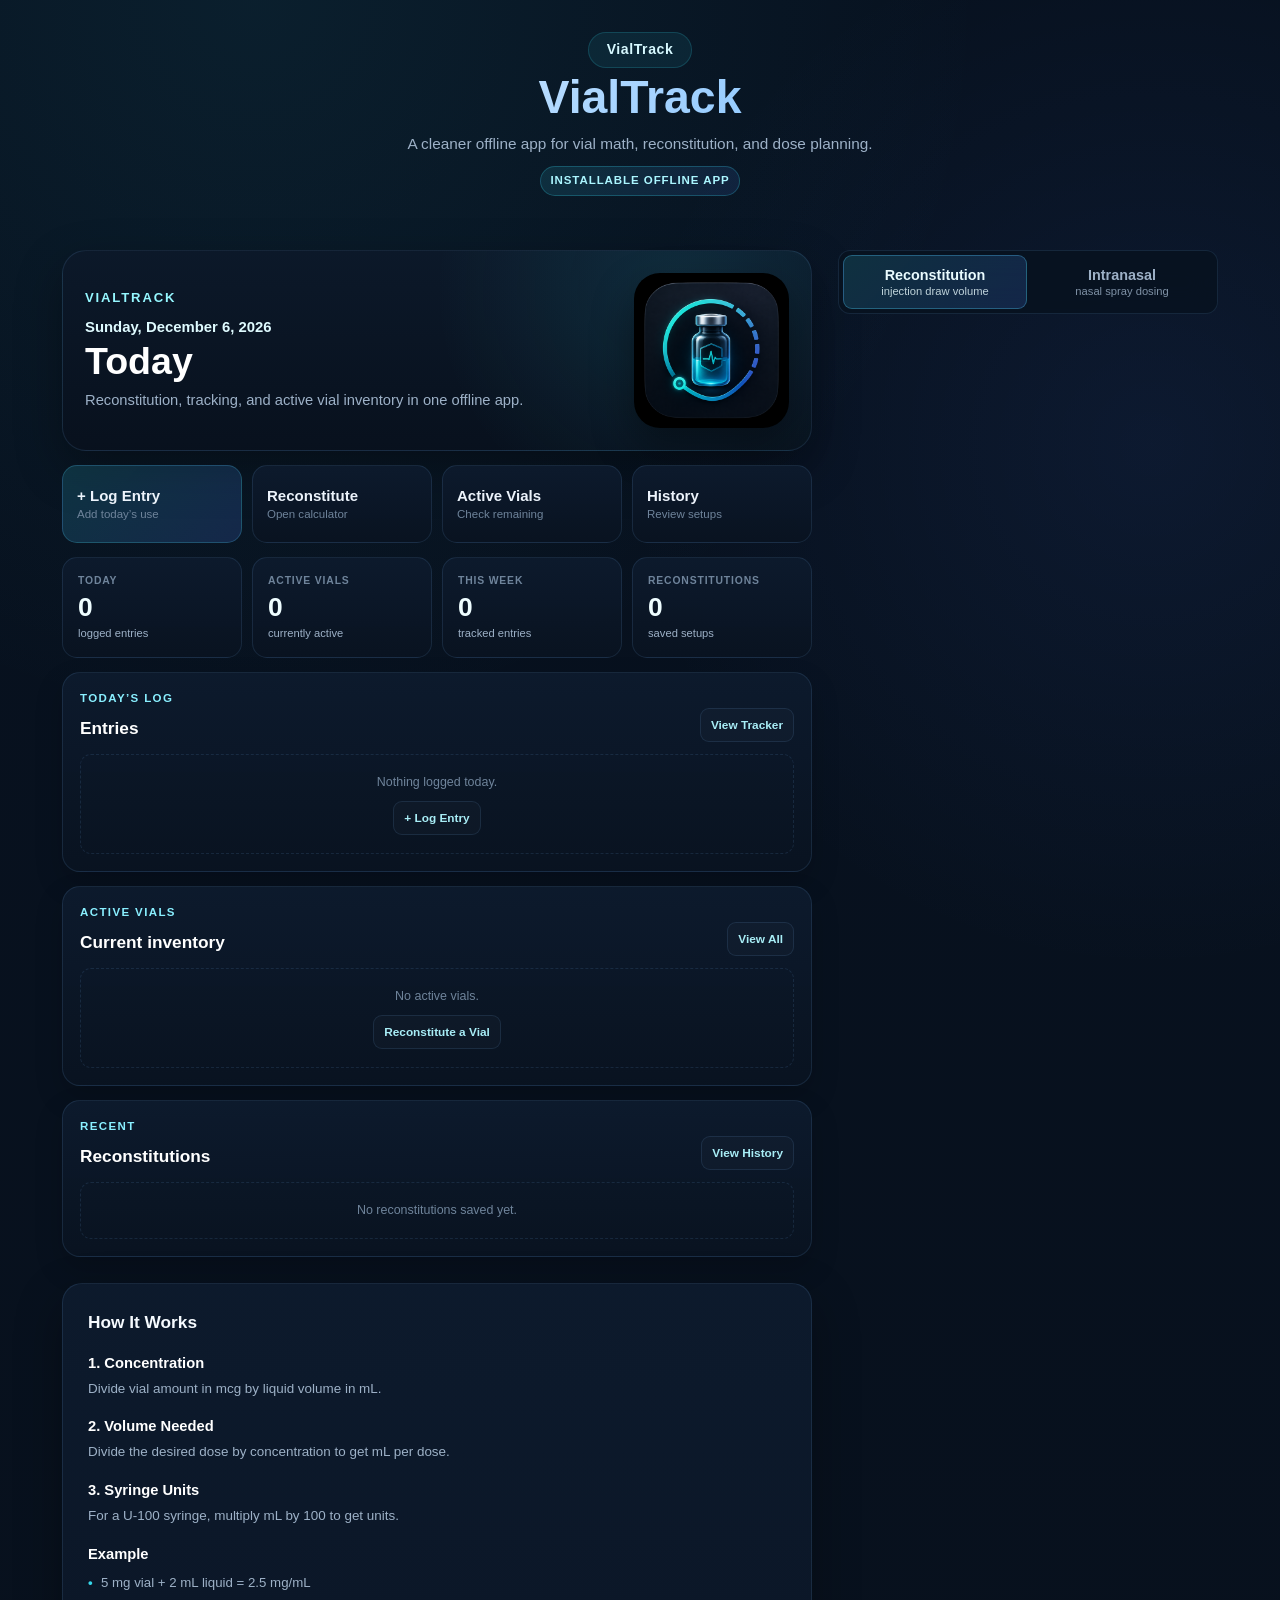
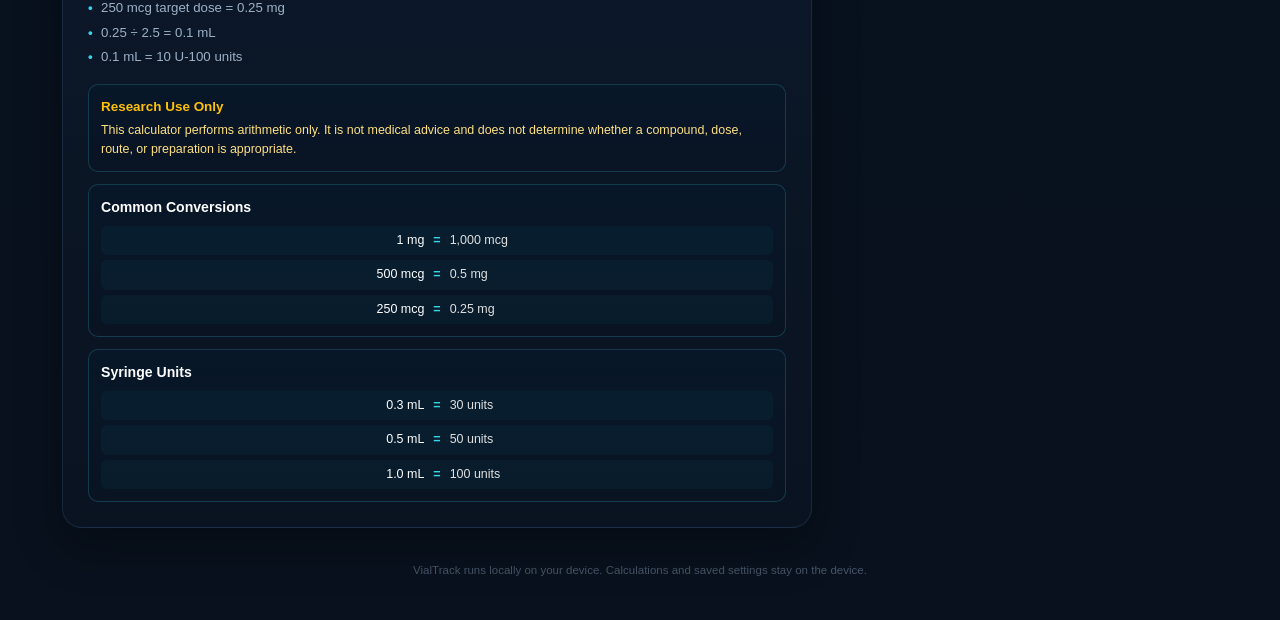
==== VialTrack.html @ d27c04f9 "Add files via upload" ====
<!DOCTYPE html>
<html lang="en">
<head>
<meta charset="UTF-8">
<meta name="viewport" content="width=device-width, initial-scale=1.0, viewport-fit=cover">

<meta name="theme-color" content="#0a0f1e">
<meta name="mobile-web-app-capable" content="yes">
<meta name="apple-mobile-web-app-capable" content="yes">
<meta name="apple-mobile-web-app-status-bar-style" content="black-translucent">
<meta name="apple-mobile-web-app-title" content="VialTrack">
<link rel="manifest" href="./manifest.json">
<link rel="apple-touch-icon" href="./icon-192.png">

<title>VialTrack</title>
<meta name="description" content="Offline peptide reconstitution and intranasal calculator.">
<style>
*{box-sizing:border-box;margin:0;padding:0}
:root{
  --bg:#0a0f1e;--panel:#0d1f35;--panel2:#0a1929;--border:rgba(255,255,255,.10);
  --cyan:#06b6d4;--text:#f1f5f9;--muted:#94a3b8;--muted2:#64748b;--orange:#ff6b35;
  --warn:#f59e0b;
}
body{
  font-family:-apple-system,BlinkMacSystemFont,"Segoe UI",Roboto,Arial,sans-serif;
  background:var(--bg);color:#fff;min-height:100vh;line-height:1.55;
}
.container{
  max-width:1200px;margin:0 auto;padding:22px;
  display:grid;grid-template-columns:minmax(0,1fr) 380px;gap:36px;align-items:start;
}
.header{grid-column:1/-1;text-align:center;margin:4px 0 2px}
.brand{font-size:1rem;font-weight:600;color:var(--orange);letter-spacing:.4px;margin-bottom:4px}
h1{
  font-size:2.35rem;line-height:1.1;margin-bottom:9px;
  background:linear-gradient(135deg,#e2e8f0,#94a3b8);
  -webkit-background-clip:text;background-clip:text;color:transparent;
}
.subtitle{font-size:.96rem;color:var(--muted)}
.offline-badge{
  display:inline-block;margin-top:10px;padding:5px 9px;border-radius:999px;
  border:1px solid rgba(6,182,212,.35);color:var(--cyan);font-size:.72rem;font-weight:700;
  letter-spacing:.08em;text-transform:uppercase;background:rgba(6,182,212,.07)
}
.tabbar,.subtabs{
  display:flex;background:var(--panel2);border:1px solid var(--border);border-radius:12px;
  padding:4px;gap:4px;margin-bottom:22px
}
.tab,.subtab{
  flex:1;border:0;border-radius:9px;background:transparent;color:#8e8e93;
  padding:11px 12px;font-weight:650;cursor:pointer;transition:.18s;font-size:.9rem;
}
.tab small{display:block;font-weight:400;font-size:.7rem;opacity:.8;margin-top:2px}
.tab.active,.subtab.active{
  background:rgba(6,182,212,.15);color:var(--cyan);border:1px solid rgba(6,182,212,.5);
  box-shadow:0 0 14px rgba(6,182,212,.16)
}
.tab:hover:not(.active),.subtab:hover:not(.active){background:rgba(6,182,212,.07);color:#fff}
.card{
  background:var(--panel);border:1px solid var(--border);border-radius:20px;padding:27px;
}
.sectionhead{display:flex;justify-content:space-between;align-items:center;margin-bottom:20px}
.sectiontitle{font-size:1.1rem;font-weight:750;letter-spacing:.06em}
.reset{
  border:1px solid #1e3a5f;background:transparent;color:#fff;border-radius:8px;
  padding:7px 12px;cursor:pointer;font-size:.82rem
}
.reset:hover{background:rgba(255,255,255,.06)}
.inputs{display:grid;grid-template-columns:repeat(auto-fit,minmax(175px,1fr));gap:12px;margin-bottom:18px}
.inputcard{
  background:var(--panel);border:1px solid var(--border);border-radius:12px;padding:14px 15px;
  transition:.18s
}
.inputcard:focus-within,.inputcard:hover{border-color:var(--cyan);background:#0d2340}
.label{
  display:block;font-size:.67rem;color:#8e8e93;font-weight:750;letter-spacing:.1em;
  text-transform:uppercase;margin-bottom:5px
}
.inrow{display:flex;gap:7px;align-items:baseline}
input[type=number]{
  width:100%;background:transparent;border:0;outline:0;color:var(--text);
  font-size:1.5rem;font-weight:650;min-width:0;font-variant-numeric:tabular-nums
}
input[type=number]::-webkit-inner-spin-button,input[type=number]::-webkit-outer-spin-button{-webkit-appearance:none;margin:0}
.unitlabel{font-size:.8rem;color:#8e8e93;font-weight:700;text-transform:uppercase;white-space:nowrap}
.hint{font-size:.67rem;color:#6e6e73;margin-top:5px}
.unitToggle{display:flex;gap:6px;margin-top:9px}
.unitBtn{
  flex:1;padding:6px 0;border:1px solid #1e3a5f;border-radius:8px;background:transparent;
  color:#64748b;font-size:.78rem;font-weight:750;letter-spacing:.07em;cursor:pointer
}
.unitBtn.active{
  background:rgba(6,182,212,.17);border-color:rgba(6,182,212,.55);color:var(--cyan)
}
.calc{
  width:100%;padding:14px;border-radius:14px;background:rgba(6,182,212,.12);
  border:1px solid rgba(6,182,212,.45);color:var(--cyan);font-size:1rem;font-weight:650;cursor:pointer
}
.calc:hover{background:rgba(6,182,212,.22);border-color:var(--cyan);color:#fff;box-shadow:0 0 22px rgba(6,182,212,.25)}
.syringe-select{margin:4px 0 17px}
.syringe-label{font-size:.67rem;font-weight:750;color:#8e8e93;letter-spacing:.1em;text-transform:uppercase;margin-bottom:9px}
.syringes{display:grid;grid-template-columns:repeat(3,1fr);gap:9px}
.syringe-choice{
  background:var(--panel2);border:1px solid #1e3a5f;border-radius:12px;padding:11px 8px 9px;
  color:#fff;cursor:pointer;text-align:center;transition:.18s
}
.syringe-choice.active{border-color:rgba(6,182,212,.62);background:rgba(6,182,212,.10);box-shadow:0 0 12px rgba(6,182,212,.12)}
.mini-syringe{height:30px;position:relative;margin-bottom:7px}
.mini-syringe:before{content:"";position:absolute;left:8%;right:8%;top:11px;height:8px;background:#d8dde6;border:1px solid #8e9aaa;border-radius:2px}
.mini-syringe:after{content:"";position:absolute;right:1%;top:14px;width:9%;height:2px;background:#7a8494}
.syringe-choice strong{display:block;font-size:.92rem}
.syringe-choice span{font-size:.68rem;color:var(--muted2);text-transform:uppercase;font-weight:650}
.results{
  display:none;background:var(--panel);border:1px solid var(--border);border-radius:18px;
  padding:27px 23px 23px;margin-top:21px
}
.drawbox{
  text-align:center;background:rgba(6,182,212,.07);border:1px solid rgba(6,182,212,.3);
  border-radius:14px;padding:20px;margin-bottom:17px;box-shadow:0 0 24px rgba(6,182,212,.06)
}
.drawlabel{font-size:.7rem;font-weight:750;letter-spacing:.17em;text-transform:uppercase;color:var(--cyan)}
.drawval{font-size:3.55rem;line-height:1.1;color:var(--cyan);font-weight:750;letter-spacing:-.03em;text-shadow:0 0 20px rgba(6,182,212,.33)}
.drawval small{font-size:1.25rem;opacity:.78}
.syringeWrap{margin:10px 0 18px}
.syringeCanvas{width:100%;height:125px;display:block}
.metrics{display:grid;grid-template-columns:repeat(3,1fr);gap:9px;margin:14px 0}
.metric{background:var(--panel2);border:1px solid var(--border);border-radius:13px;padding:15px 10px;text-align:center}
.metric .mlabel{font-size:.66rem;font-weight:750;color:#8e8e93;letter-spacing:.06em;text-transform:uppercase}
.metric .mval{font-size:1.72rem;line-height:1.1;font-weight:750;color:#fff;margin:5px 0 2px}
.metric .munit{font-size:.67rem;color:#6e6e73;font-weight:650}
.summary{text-align:center;color:#8e8e93;font-size:.84rem;margin:12px 0}
.recommend{text-align:center;padding:11px;border-radius:10px;background:rgba(6,182,212,.08);border:1px solid rgba(6,182,212,.25);color:var(--cyan);font-size:.84rem;font-weight:550}
.bigresult{
  display:none;text-align:center;margin-top:19px;padding:20px;border-radius:14px;
  background:rgba(6,182,212,.07);border:1px solid rgba(6,182,212,.25)
}
.bigresult .rlabel{font-size:.68rem;color:var(--cyan);font-weight:750;letter-spacing:.14em;text-transform:uppercase}
.bigresult .rval{font-size:3rem;color:var(--cyan);font-weight:750;line-height:1.1}
.bigresult .runit{font-size:1rem;color:var(--cyan);font-weight:650}
.bigresult .rsub{font-size:.83rem;color:#8e8e93;margin-top:6px}
.sidebar{
  background:var(--panel);border:1px solid var(--border);border-radius:20px;padding:25px;
  position:sticky;top:18px
}
.sidebar h2{font-size:1.08rem;margin-bottom:16px}
.step{margin-bottom:16px}
.step h3{font-size:.92rem;margin-bottom:4px}
.step p{font-size:.84rem;color:var(--muted)}
.example{margin-top:16px}
.example h3{font-size:.92rem;margin-bottom:8px}
.example li{list-style:none;color:var(--muted);font-size:.83rem;margin-bottom:4px;padding-left:13px;position:relative}
.example li:before{content:"•";position:absolute;left:0;color:var(--cyan);font-weight:bold}
.warning{background:rgba(245,158,11,.07);border:1px solid rgba(245,158,11,.2);border-radius:10px;padding:12px;margin-top:16px}
.warning strong{display:block;color:#ffc107;font-size:.84rem;margin-bottom:3px}
.warning p{color:#ffe082;font-size:.78rem}
.reference{margin-top:12px;background:rgba(6,182,212,.04);border:1px solid #1e3a5f;border-radius:10px;padding:12px}
.reference h4{font-size:.88rem;margin-bottom:7px}
.refrow{display:grid;grid-template-columns:1fr auto 1fr;gap:9px;padding:5px 8px;background:rgba(6,182,212,.05);border-radius:6px;font-size:.78rem;margin-top:5px}
.refrow span:first-child{text-align:right;color:#fff}.refrow span:nth-child(2){color:var(--cyan);font-weight:700}.refrow span:last-child{color:#e0e0e0}
.specs{background:var(--panel);border:1px solid var(--border);border-radius:16px;padding:18px 20px;margin-bottom:14px}
.specs h3{font-size:.96rem;margin-bottom:8px}.specs p{font-size:.8rem;color:var(--muted);margin-bottom:12px}
.specgrid{display:grid;grid-template-columns:repeat(4,1fr);gap:7px}
.spec{background:rgba(6,182,212,.06);border-radius:9px;padding:9px 6px;text-align:center}
.spec small{display:block;font-size:.59rem;text-transform:uppercase;color:var(--muted2);font-weight:700;letter-spacing:.06em}
.spec strong{font-size:.78rem;color:var(--text)}
.verify,.tips,.detail{border-radius:14px;padding:17px 19px;margin-top:14px}
.verify{background:rgba(245,158,11,.05);border:1px solid rgba(245,158,11,.18)}
.tips{background:var(--panel);border:1px solid #1e3a5f}.detail{background:var(--panel2);border:1px solid #1e3a5f}
.verify h3,.tips h3,.detail h3{font-size:.9rem;margin-bottom:8px}
.verify ol{padding-left:20px}.verify li,.tips li,.detail p,.detail li{font-size:.78rem;color:var(--muted);margin-bottom:5px}
.tips ul,.detail ul{padding-left:18px}
.hidden{display:none!important}
.footer{grid-column:1/-1;text-align:center;color:#475569;font-size:.72rem;padding:8px 0 18px}
.fade{animation:fade .25s ease}@keyframes fade{from{opacity:.55;transform:translateY(4px)}to{opacity:1;transform:none}}
@media(max-width:900px){
  .container{grid-template-columns:1fr;gap:18px;padding:15px}
  .sidebar{position:static}
  h1{font-size:1.95rem}
}
@media(max-width:560px){
  .card{padding:18px}.metrics{grid-template-columns:1fr 1fr}.specgrid{grid-template-columns:1fr 1fr}
  .drawval{font-size:2.8rem}.syringeCanvas{height:110px}.tab{font-size:.82rem;padding:9px 6px}
}

.installArea{
  grid-column:1/-1;
  display:flex;
  align-items:center;
  justify-content:center;
  gap:10px;
  margin:-2px 0 2px;
  flex-wrap:wrap;
}
.installButton{
  appearance:none;
  border:1px solid rgba(6,182,212,.55);
  background:rgba(6,182,212,.12);
  color:var(--cyan);
  border-radius:10px;
  padding:9px 14px;
  font-weight:750;
  font-size:.84rem;
  cursor:pointer;
}
.installButton:active{transform:scale(.98)}
.iosInstallHelp{
  width:100%;
  max-width:520px;
  text-align:center;
  color:var(--muted);
  font-size:.8rem;
  padding:8px 12px;
  border-radius:10px;
  background:rgba(255,255,255,.035);
  border:1px solid var(--border);
}
@media(display-mode:standalone){
  .installArea{display:none}
  body{padding-top:env(safe-area-inset-top);padding-bottom:env(safe-area-inset-bottom)}
}
@media(max-width:560px){
  body{overscroll-behavior-y:none}
  .container{
    padding:max(12px,env(safe-area-inset-top)) 12px max(18px,env(safe-area-inset-bottom));
    gap:12px;
  }
  .header{margin-top:0}
  .brand{font-size:.8rem}
  h1{font-size:1.72rem;margin-bottom:5px}
  .subtitle{font-size:.82rem;padding:0 8px}
  .offline-badge{margin-top:7px}
  .tabbar{position:sticky;top:0;z-index:20;margin:0 0 12px;background:#0a1929eF;backdrop-filter:blur(12px)}
  .tab{min-height:52px}
  .card{padding:14px;border-radius:16px}
  .sectionhead{margin-bottom:12px}
  .sectiontitle{font-size:.95rem}
  .inputs{grid-template-columns:1fr;gap:9px;margin-bottom:12px}
  .inputcard{padding:12px 13px}
  input[type=number]{font-size:1.72rem;min-height:38px}
  .unitToggle{margin-top:7px}
  .unitBtn{min-height:36px;font-size:.82rem}
  .syringe-select{margin-bottom:12px}
  .syringes{gap:6px}
  .syringe-choice{padding:9px 4px 8px;min-height:76px}
  .syringe-choice strong{font-size:.82rem}
  .syringe-choice span{font-size:.6rem}
  .mini-syringe{height:23px}
  .calc{
    position:sticky;
    bottom:max(8px,env(safe-area-inset-bottom));
    z-index:15;
    min-height:52px;
    font-size:1.02rem;
    box-shadow:0 12px 35px rgba(0,0,0,.34);
  }
  .results{padding:17px 12px 14px;margin-top:13px;border-radius:15px}
  .drawbox{padding:15px 8px;margin-bottom:10px}
  .drawval{font-size:3.2rem}
  .syringeWrap{margin:4px 0 10px;overflow:hidden}
  .syringeCanvas{height:96px;min-width:560px;transform:scale(.68);transform-origin:left center;width:147%}
  .metrics{grid-template-columns:1fr 1fr;gap:7px}
  .metric{padding:12px 6px}
  .metric .mval{font-size:1.45rem}
  .sidebar{padding:17px;border-radius:16px}
  .sidebar h2{font-size:1rem}
  .step{margin-bottom:12px}
  .step p,.example li{font-size:.79rem}
  .specgrid{grid-template-columns:1fr 1fr}
  .bigresult .rval{font-size:2.55rem}
}


:root{
  --bg:#07111f;
  --bg2:#0b1628;
  --panel:#0d1b2d;
  --panel2:#0c1728;
  --panel3:#101e31;
  --line:rgba(120,185,255,.12);
  --line2:rgba(73,226,255,.18);
  --text:#ecf3fb;
  --muted:#9db1c7;
  --muted2:#6f849b;
  --aqua:#35d7ea;
  --blue:#4f7fff;
  --blue2:#6a77ff;
  --cyan:#35d7ea;
  --teal:#21cfc3;
  --warn:#f7b548;
  --shadow:0 18px 48px rgba(0,0,0,.32);
}
body{
  background:
    radial-gradient(circle at 20% 0%, rgba(53,215,234,.07), transparent 30%),
    radial-gradient(circle at 90% 20%, rgba(79,127,255,.08), transparent 25%),
    linear-gradient(180deg,#07111f 0%, #08111d 100%);
}
.container{
  max-width:1200px;
  gap:26px;
}
.header{
  position:relative;
  padding-top:6px;
}
.brand{
  display:inline-flex;
  align-items:center;
  justify-content:center;
  min-width:104px;
  padding:6px 12px;
  border-radius:999px;
  background:rgba(53,215,234,.08);
  border:1px solid rgba(53,215,234,.18);
  color:#d7f9ff;
  font-size:.88rem;
  letter-spacing:.04em;
}
h1{
  background:linear-gradient(135deg,#f8fbff,#8ec8ff 65%, #7ce9ff);
  -webkit-background-clip:text;
  background-clip:text;
  color:transparent;
  font-size:2.9rem;
}
.subtitle{
  max-width:760px;
  margin:0 auto;
  color:var(--muted);
}
.offline-badge{
  background:linear-gradient(135deg, rgba(53,215,234,.12), rgba(79,127,255,.12));
  color:#abf6ff;
  border-color:rgba(53,215,234,.25);
}
.card,.sidebar,.specs,.verify,.tips,.detail,.results,.roadmapCard,.dashCard{
  background:linear-gradient(180deg, rgba(13,27,45,.96), rgba(10,19,33,.98));
  border:1px solid var(--line);
  box-shadow:var(--shadow);
}
.tabbar,.subtabs{
  background:rgba(8,18,31,.84);
  border:1px solid var(--line);
  backdrop-filter:blur(14px);
}
.tab,.subtab{
  color:var(--muted);
}
.tab.active,.subtab.active{
  background:linear-gradient(135deg, rgba(53,215,234,.16), rgba(79,127,255,.18));
  border-color:rgba(83,208,255,.32);
  color:#eafcff;
  box-shadow:none;
}
.tab:hover:not(.active),.subtab:hover:not(.active){background:rgba(255,255,255,.04)}
.inputcard,.metric,.spec{
  background:linear-gradient(180deg, rgba(10,23,40,.95), rgba(9,18,30,.95));
  border:1px solid var(--line);
}
.inputcard:focus-within,.inputcard:hover{
  border-color:rgba(53,215,234,.38);
  background:linear-gradient(180deg, rgba(12,30,50,.96), rgba(9,20,34,.98));
}
.calc,.heroBtn.primary{
  background:linear-gradient(135deg, rgba(53,215,234,.22), rgba(79,127,255,.22));
  border:1px solid rgba(82,196,255,.34);
  color:#e9fbff;
}
.calc:hover,.heroBtn.primary:hover{
  background:linear-gradient(135deg, rgba(53,215,234,.30), rgba(79,127,255,.30));
  box-shadow:0 0 0 1px rgba(83,223,255,.16), 0 16px 36px rgba(4,12,24,.38);
}
.drawbox,.bigresult,.recommend,.warning,.reference{
  background:linear-gradient(180deg, rgba(8,24,41,.92), rgba(10,20,35,.92));
  border-color:var(--line2);
}
.drawval,.bigresult .rval,.drawlabel,.bigresult .rlabel,.recommend{
  color:#93f4ff;
}
.homeHero{
  display:grid;
  grid-template-columns:1.4fr .9fr;
  gap:18px;
  align-items:center;
  background:linear-gradient(180deg, rgba(10,20,35,.86), rgba(8,17,30,.95));
  border:1px solid var(--line);
  border-radius:24px;
  padding:24px;
  box-shadow:var(--shadow);
}
.heroEyebrow{
  color:#95f7ff;
  font-size:.82rem;
  text-transform:uppercase;
  letter-spacing:.14em;
  font-weight:800;
  margin-bottom:8px;
}
.homeHero h2{
  font-size:2rem;
  line-height:1.08;
  margin:0 0 10px;
}
.homeHero p{
  color:var(--muted);
  font-size:.98rem;
  max-width:620px;
}
.heroActions{
  display:flex;
  gap:10px;
  flex-wrap:wrap;
  margin-top:16px;
}
.heroBtn{
  appearance:none;
  padding:12px 16px;
  border-radius:12px;
  background:rgba(255,255,255,.03);
  border:1px solid var(--line);
  color:var(--text);
  font-weight:700;
  cursor:pointer;
}
.heroBtn:hover{
  background:rgba(255,255,255,.06);
}
.heroIconWrap{
  display:flex;
  justify-content:center;
}
.heroIcon{
  width:min(320px, 72%);
  aspect-ratio:1/1;
  border-radius:28px;
  box-shadow:0 20px 60px rgba(0,0,0,.45);
}
.dashboardGrid{
  display:grid;
  grid-template-columns:repeat(3, minmax(0,1fr));
  gap:14px;
  margin-top:16px;
}
.dashCard{
  border-radius:18px;
  padding:18px 18px 16px;
}
.dashLabel{
  color:#89efff;
  font-size:.72rem;
  font-weight:800;
  letter-spacing:.12em;
  text-transform:uppercase;
  margin-bottom:7px;
}
.dashValue{
  font-size:1.08rem;
  font-weight:760;
  margin-bottom:6px;
}
.dashNote{
  color:var(--muted);
  font-size:.86rem;
}
.roadmapCard{
  margin-top:16px;
  border-radius:20px;
  padding:20px;
}
.roadmapHeader{
  display:flex;
  align-items:center;
  justify-content:space-between;
  gap:12px;
}
.roadmapHeader h3{
  margin:4px 0 0;
  font-size:1.25rem;
}
.roadmapPill{
  padding:8px 12px;
  border-radius:999px;
  background:linear-gradient(135deg, rgba(53,215,234,.13), rgba(79,127,255,.13));
  border:1px solid rgba(83,214,255,.22);
  color:#c7f8ff;
  font-weight:800;
}
.roadmapList{
  margin:16px 0 0;
  padding-left:18px;
  color:var(--muted);
}
.roadmapList li{margin-bottom:8px}
.appView.hidden{display:none!important}
.bottomNav{
  display:none;
}
.sectiontitle,.sidebar h2,.specs h3,.verify h3,.tips h3,.detail h3{
  color:#f6fbff;
}
@media(max-width:900px){
  .homeHero{
    grid-template-columns:1fr;
    text-align:left;
  }
  .heroIcon{width:min(300px,64vw)}
  .dashboardGrid{
    grid-template-columns:1fr;
  }
}
@media(max-width:560px){
  h1{font-size:2.15rem}
  .homeHero{
    padding:18px 16px;
    border-radius:18px;
  }
  .homeHero h2{font-size:1.45rem}
  .heroActions{
    flex-direction:column;
  }
  .heroBtn{
    min-height:48px;
  }
  .dashboardGrid{
    gap:10px;
  }
  .bottomNav{
    display:grid;
    grid-template-columns:repeat(3,1fr);
    gap:8px;
    position:fixed;
    left:12px;
    right:12px;
    bottom:max(10px, env(safe-area-inset-bottom));
    padding:10px;
    border-radius:18px;
    background:rgba(7,17,31,.88);
    border:1px solid var(--line);
    backdrop-filter:blur(16px);
    box-shadow:0 12px 36px rgba(0,0,0,.38);
    z-index:40;
  }
  .navBtn{
    min-height:44px;
    border-radius:12px;
    border:1px solid transparent;
    background:transparent;
    color:var(--muted);
    font-weight:700;
  }
  .navBtn.active{
    background:linear-gradient(135deg, rgba(53,215,234,.16), rgba(79,127,255,.16));
    border-color:rgba(83,214,255,.22);
    color:#eefcff;
  }
  .footer{
    padding-bottom:92px;
  }
}


.saveReconstitution{
  margin-top:18px;
  padding-top:18px;
  border-top:1px solid var(--line);
}
.saveHeader{
  display:flex;
  align-items:center;
  justify-content:space-between;
  gap:12px;
  margin-bottom:12px;
}
.saveHeader h3{
  font-size:1.04rem;
  margin:2px 0 0;
}
.saveGrid{
  display:grid;
  grid-template-columns:1fr 1fr;
  gap:10px;
  margin-bottom:10px;
}
.textInput{
  width:100%;
  border:0;
  outline:0;
  background:transparent;
  color:var(--text);
  font-size:1rem;
  font-weight:600;
  min-height:34px;
}
.textInput::placeholder{color:#5e738a}
.saveBtn{
  width:100%;
  min-height:48px;
  border-radius:12px;
  border:1px solid rgba(83,214,255,.30);
  background:linear-gradient(135deg, rgba(53,215,234,.20), rgba(79,127,255,.22));
  color:#effcff;
  font-weight:800;
  cursor:pointer;
}
.saveBtn:hover{
  background:linear-gradient(135deg, rgba(53,215,234,.28), rgba(79,127,255,.30));
}
.saveConfirmation{
  margin-top:9px;
  padding:10px 12px;
  border-radius:10px;
  background:rgba(33,207,195,.08);
  border:1px solid rgba(33,207,195,.18);
  color:#aef9ef;
  font-size:.82rem;
  text-align:center;
}
.historyHeader{
  display:flex;
  align-items:flex-end;
  justify-content:space-between;
  gap:18px;
  background:linear-gradient(180deg, rgba(10,20,35,.86), rgba(8,17,30,.95));
  border:1px solid var(--line);
  border-radius:22px;
  padding:22px;
  box-shadow:var(--shadow);
}
.historyHeader h2{
  font-size:1.8rem;
  margin:2px 0 6px;
}
.historyHeader p{
  color:var(--muted);
  max-width:680px;
  font-size:.9rem;
}
.historyActions{
  display:flex;
  gap:8px;
  flex-wrap:wrap;
}
.importLabel{
  display:inline-flex;
  align-items:center;
  justify-content:center;
  cursor:pointer;
}
.importLabel input{display:none}
.historyToolbar{
  display:grid;
  grid-template-columns:1fr 180px;
  gap:10px;
  margin:14px 0;
}
.historySearch,.historySelect{
  min-height:46px;
  border-radius:12px;
  border:1px solid var(--line);
  background:rgba(8,18,31,.86);
  color:var(--text);
  padding:0 14px;
  outline:none;
}
.historySearch:focus,.historySelect:focus{
  border-color:rgba(53,215,234,.32);
}
.historyList{
  display:grid;
  gap:11px;
}
.historyCard{
  background:linear-gradient(180deg, rgba(13,27,45,.96), rgba(10,19,33,.98));
  border:1px solid var(--line);
  border-radius:17px;
  padding:16px;
  box-shadow:0 12px 28px rgba(0,0,0,.20);
}
.historyCardTop{
  display:flex;
  align-items:flex-start;
  justify-content:space-between;
  gap:12px;
}
.historyName{
  font-size:1.08rem;
  font-weight:800;
  color:#f2fbff;
  margin-bottom:3px;
}
.historyDate{
  font-size:.75rem;
  color:var(--muted2);
}
.historyDose{
  font-size:1.25rem;
  font-weight:850;
  color:#95f7ff;
  white-space:nowrap;
}
.historyMeta{
  display:grid;
  grid-template-columns:repeat(4,minmax(0,1fr));
  gap:8px;
  margin-top:12px;
}
.historyStat{
  background:rgba(255,255,255,.025);
  border:1px solid rgba(255,255,255,.045);
  border-radius:10px;
  padding:10px;
}
.historyStat span{
  display:block;
  color:var(--muted2);
  font-size:.62rem;
  font-weight:800;
  letter-spacing:.07em;
  text-transform:uppercase;
  margin-bottom:3px;
}
.historyStat strong{
  font-size:.88rem;
  color:var(--text);
}
.historyNotes{
  margin-top:10px;
  color:var(--muted);
  font-size:.82rem;
  padding:9px 10px;
  border-radius:9px;
  background:rgba(255,255,255,.02);
}
.historyCardActions{
  display:flex;
  gap:8px;
  margin-top:12px;
}
.historyActionBtn{
  flex:1;
  min-height:40px;
  border-radius:10px;
  border:1px solid var(--line);
  background:rgba(255,255,255,.025);
  color:var(--text);
  font-weight:750;
  cursor:pointer;
}
.historyActionBtn.primary{
  background:linear-gradient(135deg, rgba(53,215,234,.13), rgba(79,127,255,.16));
  border-color:rgba(83,214,255,.22);
}
.historyActionBtn.danger{
  color:#ffb6b6;
}
.emptyState{
  text-align:center;
  padding:42px 18px;
  border:1px dashed rgba(120,185,255,.16);
  border-radius:18px;
  background:rgba(255,255,255,.015);
}
.emptyIcon{
  width:56px;
  height:56px;
  margin:0 auto 12px;
  border-radius:16px;
  display:grid;
  place-items:center;
  background:linear-gradient(135deg, rgba(53,215,234,.16), rgba(79,127,255,.18));
  border:1px solid rgba(83,214,255,.22);
  color:#c9f9ff;
  font-weight:900;
}
.emptyState h3{margin-bottom:5px}
.emptyState p{
  color:var(--muted);
  font-size:.86rem;
  margin-bottom:14px;
}
.historyShortcut{cursor:pointer}
.historyShortcut:hover{border-color:rgba(53,215,234,.22)}
@media(max-width:760px){
  .historyHeader{
    align-items:flex-start;
    flex-direction:column;
  }
  .historyActions{width:100%}
  .historyActions .heroBtn{flex:1}
  .historyToolbar{
    grid-template-columns:1fr;
  }
  .historyMeta{
    grid-template-columns:1fr 1fr;
  }
}
@media(max-width:560px){
  .saveGrid{grid-template-columns:1fr}
  .historyHeader{padding:17px 15px;border-radius:17px}
  .historyHeader h2{font-size:1.45rem}
  .historyCard{padding:14px}
  .historyMeta{grid-template-columns:1fr 1fr}
  .historyCardActions{flex-direction:column}
  .bottomNav{grid-template-columns:repeat(4,1fr)}
  .navBtn{font-size:.74rem;padding:0 4px}
}


.trackerHeader{
  display:flex;
  align-items:flex-end;
  justify-content:space-between;
  gap:18px;
  background:linear-gradient(180deg, rgba(10,20,35,.86), rgba(8,17,30,.95));
  border:1px solid var(--line);
  border-radius:22px;
  padding:22px;
  box-shadow:var(--shadow);
}
.trackerHeader h2{
  font-size:1.8rem;
  margin:2px 0 6px;
}
.trackerHeader p{
  color:var(--muted);
  max-width:680px;
  font-size:.9rem;
}
.trackerComposer{
  margin-top:14px;
  padding:18px;
  border-radius:18px;
  background:linear-gradient(180deg, rgba(13,27,45,.98), rgba(9,19,33,.98));
  border:1px solid rgba(83,214,255,.18);
  box-shadow:var(--shadow);
}
.composerHeader{
  display:flex;
  align-items:center;
  justify-content:space-between;
  gap:12px;
  margin-bottom:14px;
}
.composerHeader h3{
  margin:2px 0 0;
  font-size:1.15rem;
}
.iconTextBtn{
  min-height:38px;
  padding:0 12px;
  border-radius:10px;
  border:1px solid var(--line);
  background:rgba(255,255,255,.025);
  color:var(--muted);
  cursor:pointer;
}
.trackerFormGrid{
  display:grid;
  grid-template-columns:1.35fr .8fr .8fr .8fr;
  gap:10px;
}
.trackerNotesCard{
  grid-column:1/-1;
}
.dateTimeInput{
  min-height:38px;
  font-size:1rem!important;
}
.trackerComposerActions{
  display:flex;
  justify-content:flex-end;
  gap:8px;
  margin-top:12px;
}
.trackerControls{
  display:flex;
  align-items:center;
  justify-content:space-between;
  gap:12px;
  margin:14px 0;
}
.viewToggle{
  display:flex;
  gap:5px;
  padding:4px;
  background:rgba(8,18,31,.84);
  border:1px solid var(--line);
  border-radius:12px;
}
.viewToggleBtn{
  min-height:38px;
  padding:0 14px;
  border-radius:9px;
  border:1px solid transparent;
  background:transparent;
  color:var(--muted);
  font-weight:750;
  cursor:pointer;
}
.viewToggleBtn.active{
  background:linear-gradient(135deg, rgba(53,215,234,.14), rgba(79,127,255,.17));
  border-color:rgba(83,214,255,.18);
  color:#effcff;
}
.dateControls{
  display:flex;
  align-items:center;
  gap:6px;
}
.dateNavBtn,.todayBtn{
  min-height:40px;
  padding:0 12px;
  border-radius:10px;
  border:1px solid var(--line);
  background:rgba(8,18,31,.84);
  color:var(--text);
  cursor:pointer;
}
.dateNavBtn{
  width:40px;
  font-size:1.2rem;
}
.trackerDatePicker{
  min-height:40px;
  border-radius:10px;
  border:1px solid var(--line);
  background:rgba(8,18,31,.84);
  color:var(--text);
  padding:0 10px;
}
.trackerSummary{
  display:grid;
  grid-template-columns:repeat(3,minmax(0,1fr));
  gap:10px;
  margin-bottom:12px;
}
.trackerSummaryCard{
  background:linear-gradient(180deg, rgba(13,27,45,.96), rgba(10,19,33,.98));
  border:1px solid var(--line);
  border-radius:14px;
  padding:14px;
}
.trackerSummaryCard span{
  display:block;
  color:var(--muted2);
  text-transform:uppercase;
  font-size:.64rem;
  font-weight:800;
  letter-spacing:.08em;
  margin-bottom:4px;
}
.trackerSummaryCard strong{
  font-size:1.12rem;
  color:#effcff;
}
.dayLog{
  display:grid;
  gap:10px;
}
.dayHeader{
  display:flex;
  justify-content:space-between;
  align-items:center;
  gap:12px;
  margin:4px 0 8px;
}
.dayHeader h3{
  font-size:1.12rem;
}
.dayHeader span{
  color:var(--muted);
  font-size:.8rem;
}
.logCard{
  background:linear-gradient(180deg, rgba(13,27,45,.96), rgba(10,19,33,.98));
  border:1px solid var(--line);
  border-radius:15px;
  padding:14px;
}
.logCardTop{
  display:flex;
  justify-content:space-between;
  gap:12px;
  align-items:flex-start;
}
.logPeptide{
  font-size:1.02rem;
  font-weight:800;
  color:#f4fbff;
}
.logTime{
  margin-top:2px;
  color:var(--muted2);
  font-size:.74rem;
}
.logAmount{
  color:#94f7ff;
  font-weight:850;
  font-size:1.08rem;
  white-space:nowrap;
}
.logNotes{
  margin-top:9px;
  padding:8px 9px;
  border-radius:8px;
  background:rgba(255,255,255,.02);
  color:var(--muted);
  font-size:.8rem;
}
.logActions{
  display:flex;
  gap:7px;
  margin-top:10px;
}
.logActionBtn{
  min-height:35px;
  padding:0 12px;
  border-radius:9px;
  border:1px solid var(--line);
  background:rgba(255,255,255,.02);
  color:var(--text);
  font-size:.78rem;
  font-weight:750;
  cursor:pointer;
}
.logActionBtn.danger{
  color:#ffb9b9;
}
.weekGrid{
  display:grid;
  grid-template-columns:repeat(7,minmax(0,1fr));
  gap:8px;
}
.weekDay{
  min-width:0;
  background:linear-gradient(180deg, rgba(13,27,45,.94), rgba(10,19,33,.98));
  border:1px solid var(--line);
  border-radius:13px;
  padding:10px;
}
.weekDay.today{
  border-color:rgba(53,215,234,.35);
  box-shadow:inset 0 0 0 1px rgba(53,215,234,.06);
}
.weekDayHeader{
  margin-bottom:8px;
}
.weekDow{
  color:#91f2ff;
  font-size:.65rem;
  font-weight:850;
  letter-spacing:.08em;
  text-transform:uppercase;
}
.weekDate{
  color:var(--text);
  font-size:1.08rem;
  font-weight:800;
}
.weekEntry{
  padding:8px;
  border-radius:9px;
  background:rgba(255,255,255,.025);
  border:1px solid rgba(255,255,255,.035);
  margin-top:6px;
  cursor:pointer;
}
.weekEntryName{
  white-space:nowrap;
  overflow:hidden;
  text-overflow:ellipsis;
  font-size:.72rem;
  font-weight:750;
}
.weekEntryAmount{
  color:#a3f5ff;
  font-size:.68rem;
  margin-top:2px;
}
.weekEmpty{
  color:#52677e;
  font-size:.7rem;
  padding:7px 0;
}
.allLogGroup{
  margin-bottom:18px;
}
.trackerEmpty{
  text-align:center;
  padding:36px 18px;
  border:1px dashed rgba(120,185,255,.16);
  border-radius:18px;
  background:rgba(255,255,255,.015);
}
.trackerEmpty h3{margin-bottom:5px}
.trackerEmpty p{color:var(--muted);font-size:.84rem;margin-bottom:12px}
.trackerShortcut{cursor:pointer}
.trackerShortcut:hover{border-color:rgba(53,215,234,.22)}
@media(max-width:900px){
  .trackerFormGrid{grid-template-columns:1fr 1fr}
  .trackerNotesCard{grid-column:1/-1}
  .weekGrid{
    grid-template-columns:1fr;
  }
  .weekDay{
    display:grid;
    grid-template-columns:72px 1fr;
    gap:8px;
  }
  .weekDayHeader{margin:0}
}
@media(max-width:640px){
  .trackerHeader{
    flex-direction:column;
    align-items:flex-start;
    padding:17px 15px;
    border-radius:17px;
  }
  .trackerHeader .heroBtn{
    width:100%;
  }
  .trackerHeader h2{font-size:1.45rem}
  .trackerComposer{padding:14px}
  .trackerFormGrid{grid-template-columns:1fr}
  .trackerNotesCard{grid-column:auto}
  .trackerControls{
    flex-direction:column;
    align-items:stretch;
  }
  .viewToggle{width:100%}
  .viewToggleBtn{flex:1}
  .dateControls{
    width:100%;
  }
  .trackerDatePicker{flex:1;min-width:0}
  .trackerSummary{grid-template-columns:1fr}
  .bottomNav{grid-template-columns:repeat(5,1fr)}
  .navBtn{font-size:.67rem;padding:0 2px}
}


.saveButtonGrid{
  display:grid;
  grid-template-columns:1fr 1fr;
  gap:9px;
}
.secondarySave{
  background:rgba(255,255,255,.025);
  border-color:var(--line);
  color:var(--text);
}
.secondarySave:hover{
  background:rgba(255,255,255,.055);
}
.inventoryHeader{
  display:flex;
  align-items:flex-end;
  justify-content:space-between;
  gap:18px;
  background:linear-gradient(180deg, rgba(10,20,35,.86), rgba(8,17,30,.95));
  border:1px solid var(--line);
  border-radius:22px;
  padding:22px;
  box-shadow:var(--shadow);
}
.inventoryHeader h2{
  font-size:1.8rem;
  margin:2px 0 6px;
}
.inventoryHeader p{
  color:var(--muted);
  max-width:760px;
  font-size:.9rem;
}
.inventoryControls{
  display:flex;
  align-items:center;
  justify-content:space-between;
  gap:12px;
  margin:14px 0;
}
.inventoryLegend{
  color:var(--muted2);
  font-size:.76rem;
}
.inventoryList{
  display:grid;
  grid-template-columns:repeat(2,minmax(0,1fr));
  gap:12px;
}
.vialCard{
  background:linear-gradient(180deg, rgba(13,27,45,.98), rgba(9,19,33,.98));
  border:1px solid var(--line);
  border-radius:18px;
  padding:17px;
  box-shadow:0 13px 30px rgba(0,0,0,.22);
}
.vialCard.archived{
  opacity:.68;
}
.vialCardTop{
  display:flex;
  align-items:flex-start;
  justify-content:space-between;
  gap:12px;
}
.vialName{
  font-size:1.08rem;
  font-weight:850;
  color:#f4fbff;
}
.vialSub{
  color:var(--muted2);
  font-size:.74rem;
  margin-top:3px;
}
.vialStatus{
  padding:6px 9px;
  border-radius:999px;
  font-size:.66rem;
  font-weight:850;
  letter-spacing:.06em;
  text-transform:uppercase;
  background:rgba(33,207,195,.09);
  border:1px solid rgba(33,207,195,.16);
  color:#aef9ef;
}
.vialStatus.archived{
  background:rgba(255,255,255,.035);
  border-color:var(--line);
  color:var(--muted);
}
.vialRemainingBlock{
  margin-top:15px;
  padding:14px;
  border-radius:13px;
  background:linear-gradient(135deg, rgba(53,215,234,.08), rgba(79,127,255,.08));
  border:1px solid rgba(83,214,255,.12);
}
.vialRemainingLabel{
  color:var(--muted2);
  font-size:.64rem;
  font-weight:850;
  letter-spacing:.09em;
  text-transform:uppercase;
}
.vialRemainingValue{
  margin-top:2px;
  font-size:1.75rem;
  font-weight:900;
  color:#a2f7ff;
}
.vialProgress{
  height:8px;
  margin-top:10px;
  overflow:hidden;
  border-radius:999px;
  background:rgba(255,255,255,.055);
}
.vialProgressFill{
  height:100%;
  border-radius:999px;
  background:linear-gradient(90deg,#2ed5d3,#4f7fff);
}
.vialProgressMeta{
  display:flex;
  justify-content:space-between;
  gap:8px;
  margin-top:6px;
  color:var(--muted2);
  font-size:.68rem;
}
.vialStats{
  display:grid;
  grid-template-columns:repeat(2,minmax(0,1fr));
  gap:8px;
  margin-top:10px;
}
.vialStat{
  padding:9px;
  border-radius:10px;
  background:rgba(255,255,255,.022);
  border:1px solid rgba(255,255,255,.035);
}
.vialStat span{
  display:block;
  color:var(--muted2);
  font-size:.6rem;
  text-transform:uppercase;
  letter-spacing:.07em;
  font-weight:800;
  margin-bottom:3px;
}
.vialStat strong{
  color:var(--text);
  font-size:.84rem;
}
.vialNotes{
  margin-top:9px;
  color:var(--muted);
  font-size:.78rem;
}
.vialActions{
  display:flex;
  gap:8px;
  margin-top:12px;
}
.vialActionBtn{
  flex:1;
  min-height:39px;
  border-radius:10px;
  border:1px solid var(--line);
  background:rgba(255,255,255,.025);
  color:var(--text);
  font-weight:750;
  cursor:pointer;
}
.vialActionBtn.primary{
  background:linear-gradient(135deg, rgba(53,215,234,.12), rgba(79,127,255,.15));
  border-color:rgba(83,214,255,.18);
}
.vialActionBtn.warn{
  color:#f5d89a;
}
.inventoryShortcut{cursor:pointer}
.inventoryShortcut:hover{border-color:rgba(53,215,234,.22)}
.trackerVialSelect{
  min-height:38px;
  font-size:.92rem;
}
.vialRemainingHint{
  color:var(--muted2);
  font-size:.68rem;
  margin-top:5px;
}
.linkedVialBadge{
  display:inline-flex;
  align-items:center;
  gap:5px;
  margin-top:7px;
  padding:5px 7px;
  border-radius:8px;
  background:rgba(53,215,234,.06);
  border:1px solid rgba(53,215,234,.11);
  color:#9eeef8;
  font-size:.68rem;
  font-weight:700;
}
.historyActionBtn.activate{
  color:#9ef7ee;
}
@media(max-width:900px){
  .inventoryList{grid-template-columns:1fr}
}
@media(max-width:640px){
  .saveButtonGrid{grid-template-columns:1fr}
  .inventoryHeader{
    flex-direction:column;
    align-items:flex-start;
    padding:17px 15px;
    border-radius:17px;
  }
  .inventoryHeader .heroBtn{width:100%}
  .inventoryHeader h2{font-size:1.45rem}
  .inventoryControls{
    align-items:flex-start;
    flex-direction:column;
  }
  .vialRemainingValue{font-size:1.55rem}
}


.todayHero{
  display:grid;
  grid-template-columns:1.35fr .55fr;
  align-items:center;
  gap:18px;
  padding:22px;
  border-radius:24px;
  background:
    radial-gradient(circle at 82% 20%, rgba(53,215,234,.11), transparent 38%),
    linear-gradient(180deg, rgba(12,25,42,.98), rgba(8,17,30,.98));
  border:1px solid var(--line);
  box-shadow:var(--shadow);
}
.todayHeroText h2{
  font-size:2.35rem;
  line-height:1;
  margin:4px 0 8px;
}
.todayHeroText p{
  color:var(--muted);
  max-width:580px;
  font-size:.92rem;
}
.todayDate{
  color:#dffbff;
  font-size:.93rem;
  font-weight:700;
  margin-top:3px;
}
.todayHeroIcon{
  display:flex;
  justify-content:flex-end;
  align-items:center;
}
.todayHeroIcon .heroIcon{
  width:min(155px,100%);
  border-radius:26px;
  box-shadow:0 18px 42px rgba(0,0,0,.38);
}
.quickActions{
  display:grid;
  grid-template-columns:repeat(4,minmax(0,1fr));
  gap:10px;
  margin-top:14px;
}
.quickAction{
  min-height:78px;
  padding:13px 14px;
  text-align:left;
  border-radius:15px;
  border:1px solid var(--line);
  background:linear-gradient(180deg, rgba(13,27,45,.96), rgba(9,19,33,.98));
  color:var(--text);
  cursor:pointer;
}
.quickAction.primary{
  background:linear-gradient(135deg, rgba(53,215,234,.16), rgba(79,127,255,.18));
  border-color:rgba(83,214,255,.22);
}
.quickAction:hover{
  border-color:rgba(83,214,255,.23);
  transform:translateY(-1px);
}
.quickActionTitle{
  display:block;
  font-size:.94rem;
  font-weight:820;
}
.quickActionSub{
  display:block;
  color:var(--muted2);
  font-size:.72rem;
  margin-top:4px;
}
.todayStats{
  display:grid;
  grid-template-columns:repeat(4,minmax(0,1fr));
  gap:10px;
  margin-top:14px;
}
.todayStatCard{
  padding:15px;
  border-radius:15px;
  background:linear-gradient(180deg, rgba(13,27,45,.96), rgba(9,19,33,.98));
  border:1px solid var(--line);
  cursor:pointer;
}
.todayStatCard span{
  display:block;
  color:var(--muted2);
  font-size:.65rem;
  font-weight:850;
  letter-spacing:.08em;
  text-transform:uppercase;
}
.todayStatCard strong{
  display:block;
  color:#eefdff;
  font-size:1.65rem;
  line-height:1.1;
  margin-top:4px;
}
.todayStatCard small{
  display:block;
  color:var(--muted);
  font-size:.7rem;
  margin-top:3px;
}
.homeSection{
  margin-top:14px;
  padding:17px;
  border-radius:18px;
  background:linear-gradient(180deg, rgba(13,27,45,.96), rgba(9,19,33,.98));
  border:1px solid var(--line);
  box-shadow:0 12px 28px rgba(0,0,0,.17);
}
.homeSectionHeader{
  display:flex;
  align-items:flex-end;
  justify-content:space-between;
  gap:12px;
  margin-bottom:12px;
}
.homeSectionHeader h3{
  font-size:1.08rem;
  margin:2px 0 0;
}
.homeTextBtn{
  min-height:34px;
  padding:0 10px;
  border-radius:9px;
  border:1px solid var(--line);
  background:rgba(255,255,255,.02);
  color:#a8edf6;
  font-size:.74rem;
  font-weight:750;
  cursor:pointer;
}
.homeList{
  display:grid;
  gap:8px;
}
.homeEntry{
  display:flex;
  justify-content:space-between;
  align-items:center;
  gap:10px;
  padding:11px 12px;
  border-radius:11px;
  background:rgba(255,255,255,.024);
  border:1px solid rgba(255,255,255,.035);
  cursor:pointer;
}
.homeEntry:hover{background:rgba(255,255,255,.04)}
.homeEntryMain{
  min-width:0;
}
.homeEntryTitle{
  font-weight:780;
  font-size:.88rem;
  white-space:nowrap;
  overflow:hidden;
  text-overflow:ellipsis;
}
.homeEntrySub{
  color:var(--muted2);
  font-size:.7rem;
  margin-top:2px;
}
.homeEntryValue{
  color:#9af4ff;
  font-size:.84rem;
  font-weight:820;
  white-space:nowrap;
}
.homeEmptyMini{
  padding:18px 12px;
  text-align:center;
  color:var(--muted2);
  font-size:.78rem;
  border:1px dashed rgba(120,185,255,.12);
  border-radius:11px;
}
.homeEmptyMini button{
  margin-top:9px;
}
.homeVialGrid{
  display:grid;
  grid-template-columns:repeat(3,minmax(0,1fr));
  gap:8px;
}
.homeVialMini{
  padding:12px;
  border-radius:12px;
  background:rgba(255,255,255,.024);
  border:1px solid rgba(255,255,255,.04);
  cursor:pointer;
}
.homeVialMini:hover{border-color:rgba(83,214,255,.18)}
.homeVialMiniName{
  font-size:.84rem;
  font-weight:800;
  white-space:nowrap;
  overflow:hidden;
  text-overflow:ellipsis;
}
.homeVialMiniRemaining{
  color:#9af4ff;
  font-size:1.12rem;
  font-weight:900;
  margin-top:5px;
}
.homeVialMiniProgress{
  height:6px;
  margin-top:8px;
  border-radius:999px;
  overflow:hidden;
  background:rgba(255,255,255,.05);
}
.homeVialMiniProgress > div{
  height:100%;
  border-radius:999px;
  background:linear-gradient(90deg,#2ed5d3,#4f7fff);
}
.homeVialMiniSub{
  color:var(--muted2);
  font-size:.67rem;
  margin-top:6px;
}
@media(max-width:900px){
  .quickActions{grid-template-columns:1fr 1fr}
  .todayStats{grid-template-columns:1fr 1fr}
  .homeVialGrid{grid-template-columns:1fr}
}
@media(max-width:640px){
  .todayHero{
    grid-template-columns:1fr 88px;
    padding:17px 15px;
    border-radius:18px;
  }
  .todayHeroText h2{font-size:1.8rem}
  .todayHeroText p{font-size:.79rem}
  .todayHeroIcon .heroIcon{
    width:82px;
    border-radius:18px;
  }
  .quickActions{
    grid-template-columns:1fr 1fr;
    gap:8px;
  }
  .quickAction{
    min-height:70px;
    padding:11px;
  }
  .todayStats{
    grid-template-columns:1fr 1fr;
    gap:8px;
  }
  .todayStatCard{padding:12px}
  .todayStatCard strong{font-size:1.42rem}
  .homeSection{padding:14px}
}

</style>
</head>
<body>
<div class="container">
  <header class="header">
    <div class="brand">VialTrack</div>
    <h1>VialTrack</h1>
    <div class="subtitle">A cleaner offline app for vial math, reconstitution, and dose planning.</div>
    <div class="offline-badge">Installable Offline App</div>
  </header>

  <div id="installArea" class="installArea">
    <button id="installButton" class="installButton hidden" type="button">Install VialTrack</button>
    <button id="iosInstallButton" class="installButton hidden" type="button">Install on iPhone</button>
    <div id="iosInstallHelp" class="iosInstallHelp hidden">
      In Safari, tap Share, then choose <strong>Add to Home Screen</strong>.
    </div>
  </div>


  
  <section id="homePanel" class="homePanel appView">
    <div class="todayHero">
      <div class="todayHeroText">
        <div class="heroEyebrow">VialTrack</div>
        <div id="homeTodayDate" class="todayDate"></div>
        <h2>Today</h2>
        <p>Reconstitution, tracking, and active vial inventory in one offline app.</p>
      </div>
      <div class="todayHeroIcon">
        <img src="./icon-512.png" alt="VialTrack app icon" class="heroIcon">
      </div>
    </div>

    <div class="quickActions">
      <button class="quickAction primary" type="button" onclick="homeQuickLog()">
        <span class="quickActionTitle">+ Log Entry</span>
        <span class="quickActionSub">Add today’s use</span>
      </button>
      <button class="quickAction" type="button" onclick="showView('calculator')">
        <span class="quickActionTitle">Reconstitute</span>
        <span class="quickActionSub">Open calculator</span>
      </button>
      <button class="quickAction" type="button" onclick="showView('inventory')">
        <span class="quickActionTitle">Active Vials</span>
        <span class="quickActionSub">Check remaining</span>
      </button>
      <button class="quickAction" type="button" onclick="showView('history')">
        <span class="quickActionTitle">History</span>
        <span class="quickActionSub">Review setups</span>
      </button>
    </div>

    <div class="todayStats">
      <div class="todayStatCard" onclick="showView('tracker')">
        <span>Today</span>
        <strong id="homeTodayEntryCount">0</strong>
        <small>logged entries</small>
      </div>
      <div class="todayStatCard" onclick="showView('inventory')">
        <span>Active Vials</span>
        <strong id="homeActiveVialCount">0</strong>
        <small>currently active</small>
      </div>
      <div class="todayStatCard" onclick="showView('tracker')">
        <span>This Week</span>
        <strong id="homeWeekEntryCount">0</strong>
        <small>tracked entries</small>
      </div>
      <div class="todayStatCard" onclick="showView('history')">
        <span>Reconstitutions</span>
        <strong id="homeHistoryCount">0</strong>
        <small>saved setups</small>
      </div>
    </div>

    <div class="homeSection">
      <div class="homeSectionHeader">
        <div>
          <div class="dashLabel">Today’s Log</div>
          <h3>Entries</h3>
        </div>
        <button class="homeTextBtn" type="button" onclick="openTrackerToday()">View Tracker</button>
      </div>
      <div id="homeTodayEntries" class="homeList"></div>
    </div>

    <div class="homeSection">
      <div class="homeSectionHeader">
        <div>
          <div class="dashLabel">Active Vials</div>
          <h3>Current inventory</h3>
        </div>
        <button class="homeTextBtn" type="button" onclick="showView('inventory')">View All</button>
      </div>
      <div id="homeVialCards" class="homeVialGrid"></div>
    </div>

    <div class="homeSection">
      <div class="homeSectionHeader">
        <div>
          <div class="dashLabel">Recent</div>
          <h3>Reconstitutions</h3>
        </div>
        <button class="homeTextBtn" type="button" onclick="showView('history')">View History</button>
      </div>
      <div id="homeRecentHistory" class="homeList"></div>
    </div>
  </section>




  <section id="trackerPanel" class="trackerPanel appView hidden">
    <div class="trackerHeader">
      <div>
        <div class="heroEyebrow">Peptide Tracker</div>
        <h2>Daily and weekly log</h2>
        <p>Log what you used and when. Entries stay on this device unless you export a backup.</p>
      </div>
      <button class="heroBtn primary" type="button" onclick="openTrackerComposer()">+ Log Entry</button>
    </div>

    <div id="trackerComposer" class="trackerComposer hidden">
      <div class="composerHeader">
        <div>
          <div class="dashLabel">New Log Entry</div>
          <h3 id="trackerComposerTitle">Log peptide</h3>
        </div>
        <button class="iconTextBtn" type="button" onclick="closeTrackerComposer()">Close</button>
      </div>

      <input id="trackerEditingId" type="hidden" value="">

      <div class="trackerFormGrid">
        <div class="inputcard">
          <label class="label">Peptide / Vial</label>
          <input id="trackerPeptideName" class="textInput" type="text" list="trackerPeptideSuggestions" placeholder="Example: Retatrutide">
          <datalist id="trackerPeptideSuggestions"></datalist>
        </div>

        <div class="inputcard">
          <label class="label">Use From Active Vial</label>
          <select id="trackerActiveVialId" class="textInput trackerVialSelect" onchange="trackerVialChanged()">
            <option value="">Not linked to a vial</option>
          </select>
          <div id="trackerVialRemaining" class="vialRemainingHint">Optional. Linking an entry lets VialTrack calculate remaining quantity.</div>
        </div>

        <div class="inputcard">
          <label class="label">Amount</label>
          <div class="inrow">
            <input id="trackerAmount" type="number" min="0" step="0.01" value="2">
            <span id="trackerAmountDisplayUnit" class="unitlabel">MG</span>
          </div>
          <div class="unitToggle">
            <button class="unitBtn active" data-tracker-unit="mg" type="button" onclick="setTrackerUnit('mg',this)">MG</button>
            <button class="unitBtn" data-tracker-unit="mcg" type="button" onclick="setTrackerUnit('mcg',this)">MCG</button>
          </div>
          <input id="trackerAmountUnit" type="hidden" value="mg">
        </div>

        <div class="inputcard">
          <label class="label">Date</label>
          <input id="trackerDate" class="textInput dateTimeInput" type="date">
        </div>

        <div class="inputcard">
          <label class="label">Time</label>
          <input id="trackerTime" class="textInput dateTimeInput" type="time">
        </div>

        <div class="inputcard trackerNotesCard">
          <label class="label">Notes</label>
          <input id="trackerNotes" class="textInput" type="text" placeholder="Optional note">
        </div>
      </div>

      <div class="trackerComposerActions">
        <button class="heroBtn" type="button" onclick="closeTrackerComposer()">Cancel</button>
        <button id="trackerSaveButton" class="heroBtn primary" type="button" onclick="saveTrackerEntry()">Save Entry</button>
      </div>
    </div>

    <div class="trackerControls">
      <div class="viewToggle">
        <button id="trackerDayBtn" class="viewToggleBtn active" type="button" onclick="setTrackerView('day')">Day</button>
        <button id="trackerWeekBtn" class="viewToggleBtn" type="button" onclick="setTrackerView('week')">Week</button>
        <button id="trackerAllBtn" class="viewToggleBtn" type="button" onclick="setTrackerView('all')">All</button>
      </div>

      <div id="trackerDateControls" class="dateControls">
        <button class="dateNavBtn" type="button" onclick="shiftTrackerDate(-1)">‹</button>
        <input id="trackerSelectedDate" type="date" class="trackerDatePicker" onchange="renderTracker()">
        <button class="dateNavBtn" type="button" onclick="shiftTrackerDate(1)">›</button>
        <button class="todayBtn" type="button" onclick="trackerGoToday()">Today</button>
      </div>
    </div>

    <div id="trackerSummary" class="trackerSummary"></div>
    <div id="trackerContent"></div>
  </section>


  <section id="inventoryPanel" class="inventoryPanel appView hidden">
    <div class="inventoryHeader">
      <div>
        <div class="heroEyebrow">Active Vials</div>
        <h2>Inventory</h2>
        <p>Calculated remaining quantity is based on tracker entries linked to each vial. It does not account for unlogged use, transfer loss, priming, or waste.</p>
      </div>
      <button class="heroBtn primary" type="button" onclick="showView('calculator')">+ Reconstitute Vial</button>
    </div>

    <div class="inventoryControls">
      <div class="viewToggle">
        <button id="inventoryActiveBtn" class="viewToggleBtn active" type="button" onclick="setInventoryFilter('active')">Active</button>
        <button id="inventoryAllBtn" class="viewToggleBtn" type="button" onclick="setInventoryFilter('all')">All</button>
      </div>
      <div class="inventoryLegend">Remaining is calculated, not measured.</div>
    </div>

    <div id="inventorySummary" class="trackerSummary"></div>

    <div id="inventoryEmpty" class="emptyState hidden">
      <div class="emptyIcon">VT</div>
      <h3>No active vials yet</h3>
      <p>Run a reconstitution calculation and choose Save + Add to Vials, or add one from Reconstitution History.</p>
      <button class="heroBtn primary" type="button" onclick="showView('calculator')">Open Calculator</button>
    </div>

    <div id="inventoryList" class="inventoryList"></div>
  </section>

  <section id="historyPanel" class="historyPanel appView hidden">
    <div class="historyHeader">
      <div>
        <div class="heroEyebrow">Reconstitution History</div>
        <h2>Saved vial setups</h2>
        <p>Saved locally on this device. Reuse a prior setup to load it back into the calculator.</p>
      </div>
      <div class="historyActions">
        <button class="heroBtn" type="button" onclick="exportHistory()">Export</button>
        <label class="heroBtn importLabel">
          Import
          <input id="historyImportInput" type="file" accept="application/json,.json" onchange="importHistoryFile(event)">
        </label>
      </div>
    </div>

    <div class="historyToolbar">
      <input id="historySearch" class="historySearch" type="search" placeholder="Search peptide or notes" oninput="renderHistory()">
      <select id="historySort" class="historySelect" onchange="renderHistory()">
        <option value="newest">Newest first</option>
        <option value="oldest">Oldest first</option>
        <option value="name">Peptide name</option>
      </select>
    </div>

    <div id="historyEmpty" class="emptyState">
      <div class="emptyIcon">VT</div>
      <h3>No saved reconstitutions yet</h3>
      <p>Run a calculation, add a peptide name, and tap Save Reconstitution.</p>
      <button class="heroBtn primary" type="button" onclick="showView('calculator')">Open Calculator</button>
    </div>

    <div id="historyList" class="historyList"></div>
  </section>

  <nav class="bottomNav" aria-label="Primary">
    <button id="navHome" class="navBtn active" type="button" onclick="showView('home')">Home</button>
    <button id="navCalc" class="navBtn" type="button" onclick="showView('calculator')">Calc</button>
    <button id="navTracker" class="navBtn" type="button" onclick="showView('tracker')">Tracker</button>
    <button id="navInventory" class="navBtn" type="button" onclick="showView('inventory')">Vials</button>
    <button id="navHistory" class="navBtn" type="button" onclick="showView('history')">History</button>
  </nav>

  <main id="mainContent">

    <div class="tabbar">
      <button id="tabRecon" class="tab active" onclick="switchTab('recon')">Reconstitution<small>injection draw volume</small></button>
      <button id="tabNasal" class="tab" onclick="switchTab('nasal')">Intranasal<small>nasal spray dosing</small></button>
    </div>

    <section id="panelRecon" class="appView hidden">
      <div class="card">
        <div class="sectionhead"><span class="sectiontitle">INPUTS</span><button class="reset" onclick="resetRecon()">RESET</button></div>
        <div class="inputs">
          <div class="inputcard">
            <label class="label">Vial Size</label>
            <div class="inrow"><input id="vialAmount" type="number" min="0" step="0.1" value="20"><span id="vialDisplayUnit" class="unitlabel">MG</span></div>
            <div class="unitToggle"><button class="unitBtn active" data-group="vialUnit" onclick="setUnit('vialUnit','mg',this)">MG</button><button class="unitBtn" data-group="vialUnit" onclick="setUnit('vialUnit','mcg',this)">MCG</button></div>
            <input id="vialUnit" type="hidden" value="mg">
          </div>
          <div class="inputcard">
            <label class="label">BAC Water</label>
            <div class="inrow"><input id="waterVolume" type="number" min="0" step="0.1" value="2"><span class="unitlabel">ML</span></div>
          </div>
          <div class="inputcard">
            <label class="label">Target Dose</label>
            <div class="inrow"><input id="desiredDose" type="number" min="0" step="0.1" value="2"><span id="doseDisplayUnit" class="unitlabel">MG</span></div>
            <div class="unitToggle"><button class="unitBtn" data-group="doseUnit" onclick="setUnit('doseUnit','mcg',this)">MCG</button><button class="unitBtn active" data-group="doseUnit" onclick="setUnit('doseUnit','mg',this)">MG</button></div>
            <input id="doseUnit" type="hidden" value="mg">
          </div>
        </div>

        <div class="syringe-select">
          <div class="syringe-label">Syringe Size</div>
          <div class="syringes">
            <button class="syringe-choice" data-units="30" onclick="selectSyringe(30,this)"><div class="mini-syringe"></div><strong>0.3 mL</strong><span>30 units</span></button>
            <button class="syringe-choice" data-units="50" onclick="selectSyringe(50,this)"><div class="mini-syringe"></div><strong>0.5 mL</strong><span>50 units</span></button>
            <button class="syringe-choice active" data-units="100" onclick="selectSyringe(100,this)"><div class="mini-syringe"></div><strong>1.0 mL</strong><span>100 units</span></button>
          </div>
        </div>
        <button class="calc" onclick="calculateRecon()">Calculate Dosage</button>

        <div id="reconResults" class="results">
          <div class="drawbox">
            <div class="drawlabel">DRAW TO</div>
            <div class="drawval"><span id="drawUnits">—</span> <small>IU</small></div>
          </div>

          <div class="syringeWrap">
            <svg id="syringeSvg" class="syringeCanvas" viewBox="0 0 720 150" aria-label="Syringe visualization">
              <defs>
                <linearGradient id="barrelGrad" x1="0" y1="0" x2="0" y2="1">
                  <stop offset="0%" stop-color="#d8dde6"/><stop offset="100%" stop-color="#eef0f4"/>
                </linearGradient>
                <linearGradient id="fluidGrad" x1="0" y1="0" x2="0" y2="1">
                  <stop offset="0%" stop-color="#22d3ee"/><stop offset="100%" stop-color="#0891b2"/>
                </linearGradient>
              </defs>
              <rect x="22" y="56" width="30" height="30" rx="3" fill="#94a3b8"/>
              <rect x="52" y="66" width="82" height="10" fill="#64748b"/>
              <rect x="116" y="42" width="7" height="58" rx="1" fill="#94a3b8"/>
              <rect x="140" y="56" width="470" height="30" fill="url(#barrelGrad)" stroke="#c8cdd6" stroke-width="2"/>
              <rect id="fluid" x="610" y="58" width="0" height="26" fill="url(#fluidGrad)" opacity=".9"/>
              <g id="ticks"></g>
              <rect id="plunger" x="604" y="52" width="8" height="38" rx="1" fill="#64748b"/>
              <polygon points="610,56 630,67 630,75 610,86" fill="#eef0f4" stroke="#c8cdd6" stroke-width="1.2"/>
              <rect x="630" y="66" width="10" height="10" rx="1" fill="#94a3b8"/>
              <line x1="640" y1="71" x2="700" y2="71" stroke="#7a8494" stroke-width="2"/>
              <polygon points="700,69 710,71 700,73" fill="#7a8494"/>
              <line id="pointerLine" x1="610" y1="30" x2="610" y2="54" stroke="#06b6d4" stroke-width="2"/>
              <text id="pointerText" x="610" y="22" fill="#06b6d4" font-size="15" font-weight="700" text-anchor="middle">0 IU</text>
            </svg>
          </div>

          <div class="metrics">
            <div class="metric"><div class="mlabel">Concentration</div><div id="concVal" class="mval">—</div><div id="concUnit" class="munit">mg/mL</div></div>
            <div class="metric"><div class="mlabel">Total Doses</div><div id="totalDoses" class="mval">—</div><div class="munit">per vial</div></div>
            <div class="metric"><div class="mlabel">Per Injection</div><div id="perDose" class="mval">—</div><div id="perDoseUnit" class="munit">mcg</div></div>
          </div>
          <div id="summary" class="summary"></div>
          <div id="recommend" class="recommend"></div>

          <div class="saveReconstitution">
            <div class="saveHeader">
              <div>
                <div class="dashLabel">Save to VialTrack</div>
                <h3>Save this reconstitution</h3>
              </div>
            </div>
            <div class="saveGrid">
              <div class="inputcard">
                <label class="label">Peptide / Vial Name</label>
                <input id="savePeptideName" class="textInput" type="text" placeholder="Example: Retatrutide">
              </div>
              <div class="inputcard">
                <label class="label">Notes</label>
                <input id="saveReconstitutionNotes" class="textInput" type="text" placeholder="Optional note">
              </div>
            </div>
            <div class="saveButtonGrid">
              <button id="saveReconstitutionButton" class="saveBtn secondarySave" type="button" onclick="saveCurrentReconstitution(false)">Save History Only</button>
              <button id="saveAndActivateButton" class="saveBtn" type="button" onclick="saveCurrentReconstitution(true)">Save + Add to Vials</button>
            </div>
            <div id="saveConfirmation" class="saveConfirmation hidden"></div>
          </div>

        </div>
      </div>
    </section>

    <section id="panelNasal" class="appView hidden">
      <div class="specs">
        <h3>Standard Nasal Spray Pump Specs</h3>
        <p>Standard metered pumps commonly deliver about <strong style="color:#06b6d4">0.1 mL (100 µL)</strong> per actuation. Calibrate your actual device before relying on a calculated amount.</p>
        <div class="specgrid">
          <div class="spec"><small>Pump Volume</small><strong>0.1 mL/spray</strong></div>
          <div class="spec"><small>5 mL Bottle</small><strong>50 sprays</strong></div>
          <div class="spec"><small>10 mL Bottle</small><strong>100 sprays</strong></div>
          <div class="spec"><small>Both Nostrils</small><strong>0.2 mL/dose</strong></div>
        </div>
      </div>

      <div class="card">
        <div class="subtabs">
          <button id="subVial" class="subtab active" onclick="switchNasal('vial')">DIY Vial Version</button>
          <button id="subBottle" class="subtab" onclick="switchNasal('bottle')">Premixed Bottle Version</button>
        </div>

        <div id="nasalVial">
          <div class="sectionhead"><span class="sectiontitle">INPUTS</span><button class="reset" onclick="resetNasalVial()">RESET</button></div>
          <div class="inputs">
            <div class="inputcard">
              <label class="label">Vial Size</label>
              <div class="inrow"><input id="nasalMass" type="number" min="0" step="0.1" value="10"><span id="nasalMassDisplay" class="unitlabel">MG</span></div>
              <div class="unitToggle"><button class="unitBtn active" data-group="nasalMassUnit" onclick="setUnit('nasalMassUnit','mg',this)">MG</button><button class="unitBtn" data-group="nasalMassUnit" onclick="setUnit('nasalMassUnit','mcg',this)">MCG</button></div>
              <input id="nasalMassUnit" type="hidden" value="mg">
            </div>
            <div class="inputcard">
              <label class="label">Target Dose</label>
              <div class="inrow"><input id="nasalDose" type="number" min="0" step="0.1" value="250"><span id="nasalDoseDisplay" class="unitlabel">MCG</span></div>
              <div class="unitToggle"><button class="unitBtn active" data-group="nasalDoseUnit" onclick="setUnit('nasalDoseUnit','mcg',this)">MCG</button><button class="unitBtn" data-group="nasalDoseUnit" onclick="setUnit('nasalDoseUnit','mg',this)">MG</button></div>
              <input id="nasalDoseUnit" type="hidden" value="mcg">
            </div>
            <div class="inputcard">
              <label class="label">Spray Volume</label>
              <div class="inrow"><input id="nasalSprayVol" type="number" min="0.01" step="0.01" value="0.10"><span class="unitlabel">ML</span></div>
              <div class="hint">Common: 0.05–0.14 mL per spray</div>
            </div>
          </div>
          <button class="calc" onclick="calculateNasalVial()">Calculate — Vial Version</button>
          <div id="nasalVialResult" class="bigresult">
            <div class="rlabel">Recommended: Add</div><div id="nasalAddVol" class="rval">—</div><div class="runit">mL of liquid to vial</div>
            <div id="nasalVialSummary" class="rsub"></div>
          </div>
          <div id="nasalVialMetrics" class="metrics hidden">
            <div class="metric"><div class="mlabel">Concentration</div><div id="nasalConc" class="mval">—</div><div id="nasalConcUnit" class="munit">mcg/mL</div></div>
            <div class="metric"><div class="mlabel">Vol per Dose</div><div id="nasalVolDose" class="mval">—</div><div class="munit">mL</div></div>
            <div class="metric"><div class="mlabel">Total Doses</div><div id="nasalDoses" class="mval">—</div><div class="munit">per vial</div></div>
          </div>
        </div>

        <div id="nasalBottle" class="hidden">
          <div class="sectionhead"><span class="sectiontitle">INPUTS</span><button class="reset" onclick="resetBottle()">RESET</button></div>
          <div class="inputs">
            <div class="inputcard">
              <label class="label">Mass in Bottle</label>
              <div class="inrow"><input id="bottleMass" type="number" min="0" step="0.1" value="10"><span id="bottleMassDisplay" class="unitlabel">MG</span></div>
              <div class="unitToggle"><button class="unitBtn active" data-group="bottleMassUnit" onclick="setUnit('bottleMassUnit','mg',this)">MG</button><button class="unitBtn" data-group="bottleMassUnit" onclick="setUnit('bottleMassUnit','mcg',this)">MCG</button></div>
              <input id="bottleMassUnit" type="hidden" value="mg">
            </div>
            <div class="inputcard">
              <label class="label">Bottle Volume</label>
              <div class="inrow"><input id="bottleVolume" type="number" min="0" step="0.1" value="10"><span class="unitlabel">ML</span></div>
              <div class="hint">Common sizes: 10, 15, 30 mL</div>
            </div>
            <div class="inputcard">
              <label class="label">Spray Volume</label>
              <div class="inrow"><input id="bottleSprayVol" type="number" min="0.01" step="0.01" value="0.10"><span class="unitlabel">ML</span></div>
              <div class="hint">Common: 0.05–0.14 mL per spray</div>
            </div>
            <div class="inputcard">
              <label class="label">Sprays per Dose</label>
              <div class="inrow"><input id="spraysPerDose" type="number" min="1" step="1" value="1"><span class="unitlabel">sprays</span></div>
            </div>
          </div>
          <button class="calc" onclick="calculateBottle()">Calculate — Bottle Version</button>
          <div id="bottleResult" class="bigresult">
            <div class="rlabel">Dose per Administration</div><div id="bottleDose" class="rval">—</div>
            <div id="bottleSummary" class="rsub"></div>
          </div>
          <div id="bottleMetrics" class="metrics hidden">
            <div class="metric"><div class="mlabel">Total Doses</div><div id="bottleDoses" class="mval">—</div><div class="munit">available</div></div>
            <div class="metric"><div class="mlabel">Concentration</div><div id="bottleConc" class="mval">—</div><div id="bottleConcUnit" class="munit">mcg/mL</div></div>
            <div class="metric"><div class="mlabel">Dose per Spray</div><div id="dosePerSpray" class="mval">—</div><div id="dosePerSprayUnit" class="munit">mcg</div></div>
            <div class="metric"><div class="mlabel">Total Sprays</div><div id="totalSprays" class="mval">—</div><div class="munit">available</div></div>
          </div>
        </div>

        <div class="verify">
          <h3>How to Verify Your Spray Volume</h3>
          <ol>
            <li>Fill with a known volume of plain water.</li>
            <li>Prime the pump, then spray 10 actuations into a container.</li>
            <li>Measure the collected liquid accurately.</li>
            <li>Divide the measured volume by 10 for actual mL per spray.</li>
          </ol>
        </div>
        <div class="tips">
          <h3>Typical Spray Volumes</h3>
          <ul><li>Standard metered pump: about 0.10 mL</li><li>Fine mist: about 0.05–0.07 mL</li><li>Large actuator: about 0.12–0.14 mL</li></ul>
        </div>
      </div>
    </section>
  </main>

  <aside class="sidebar">
    <div id="infoRecon">
      <h2>How It Works</h2>
      <div class="step"><h3>1. Concentration</h3><p>Divide vial amount in mcg by liquid volume in mL.</p></div>
      <div class="step"><h3>2. Volume Needed</h3><p>Divide the desired dose by concentration to get mL per dose.</p></div>
      <div class="step"><h3>3. Syringe Units</h3><p>For a U-100 syringe, multiply mL by 100 to get units.</p></div>
      <div class="example"><h3>Example</h3><ul><li>5 mg vial + 2 mL liquid = 2.5 mg/mL</li><li>250 mcg target dose = 0.25 mg</li><li>0.25 ÷ 2.5 = 0.1 mL</li><li>0.1 mL = 10 U-100 units</li></ul></div>
      <div class="warning"><strong>Research Use Only</strong><p>This calculator performs arithmetic only. It is not medical advice and does not determine whether a compound, dose, route, or preparation is appropriate.</p></div>
      <div class="reference"><h4>Common Conversions</h4><div class="refrow"><span>1 mg</span><span>=</span><span>1,000 mcg</span></div><div class="refrow"><span>500 mcg</span><span>=</span><span>0.5 mg</span></div><div class="refrow"><span>250 mcg</span><span>=</span><span>0.25 mg</span></div></div>
      <div class="reference"><h4>Syringe Units</h4><div class="refrow"><span>0.3 mL</span><span>=</span><span>30 units</span></div><div class="refrow"><span>0.5 mL</span><span>=</span><span>50 units</span></div><div class="refrow"><span>1.0 mL</span><span>=</span><span>100 units</span></div></div>
    </div>
    <div id="infoNasal" class="hidden">
      <h2>Intranasal Math</h2>
      <div class="step"><h3>Vial Version</h3><p>Calculates the liquid volume needed so one spray equals the selected target dose.</p></div>
      <div class="step"><h3>Bottle Version</h3><p>Calculates concentration, dose per spray, dose per administration, and estimated total sprays.</p></div>
      <div class="warning"><strong>Research Use Only</strong><p>Pump output varies by device. Measure your actual spray volume before relying on any calculation.</p></div>
    </div>
  </aside>

  <div class="footer">VialTrack runs locally on your device. Calculations and saved settings stay on the device.</div>
</div>

<script>
let syringeMax = 100;

function q(id){return document.getElementById(id)}
function val(id){return parseFloat(q(id).value)}
function validPositive(n){return Number.isFinite(n)&&n>0}
function animate(el){el.classList.remove('fade');void el.offsetWidth;el.classList.add('fade')}


let currentView = 'home';
function showView(view){
  currentView = view;
  const home = q('homePanel');
  const recon = q('panelRecon');
  const tracker = q('trackerPanel');
  const inventory = q('inventoryPanel');
  const history = q('historyPanel');
  const nasal = q('panelNasal');
  if(home) home.classList.toggle('hidden', view !== 'home');
  if(recon) recon.classList.toggle('hidden', view !== 'calculator');
  if(tracker) tracker.classList.toggle('hidden', view !== 'tracker');
  if(inventory) inventory.classList.toggle('hidden', view !== 'inventory');
  if(history) history.classList.toggle('hidden', view !== 'history');
  if(nasal) nasal.classList.toggle('hidden', view !== 'nasal');

  const navMap = {home:'navHome', calculator:'navCalc', tracker:'navTracker', inventory:'navInventory', history:'navHistory'};
  ['navHome','navCalc','navTracker','navInventory','navHistory'].forEach(id => {
    const el = q(id);
    if(el) el.classList.toggle('active', id === navMap[view]);
  });

  if(view === 'calculator'){
    q('tabRecon').classList.add('active');
    q('tabNasal').classList.remove('active');
  }else if(view === 'nasal'){
    q('tabRecon').classList.remove('active');
    q('tabNasal').classList.add('active');
  }else if(view === 'history'){
    renderHistory();
  }else if(view === 'tracker'){
    prepareTracker();
  }else if(view === 'inventory'){
    renderInventory();
  }else if(view === 'home'){
    refreshHomeDashboard();
  }
}

function switchTab(tab){
  q('infoRecon').classList.toggle('hidden',tab!=='recon');
  q('infoNasal').classList.toggle('hidden',tab!=='nasal');
  q('tabRecon').classList.toggle('active',tab==='recon');
  q('tabNasal').classList.toggle('active',tab==='nasal');
  showView(tab==='recon' ? 'calculator' : 'nasal');
}
function switchNasal(mode){
  q('nasalVial').classList.toggle('hidden',mode!=='vial');
  q('nasalBottle').classList.toggle('hidden',mode!=='bottle');
  q('subVial').classList.toggle('active',mode==='vial');
  q('subBottle').classList.toggle('active',mode==='bottle');
}
function setUnit(hiddenId,unit,btn){
  q(hiddenId).value=unit;
  btn.parentElement.querySelectorAll('.unitBtn').forEach(b=>b.classList.remove('active'));
  btn.classList.add('active');
  const displayMap={
    vialUnit:'vialDisplayUnit',doseUnit:'doseDisplayUnit',
    nasalMassUnit:'nasalMassDisplay',nasalDoseUnit:'nasalDoseDisplay',
    bottleMassUnit:'bottleMassDisplay'
  };
  if(displayMap[hiddenId]) q(displayMap[hiddenId]).textContent=unit.toUpperCase();
  if(['vialUnit','doseUnit'].includes(hiddenId)) calculateRecon(false);
  if(['nasalMassUnit','nasalDoseUnit'].includes(hiddenId)) calculateNasalVial(false);
  if(hiddenId==='bottleMassUnit') calculateBottle(false);
}
function selectSyringe(maxU,btn){
  syringeMax=maxU;
  document.querySelectorAll('.syringe-choice').forEach(b=>b.classList.remove('active'));
  btn.classList.add('active');
  buildTicks();
  calculateRecon(false,true);
}
function setSyringeByUnits(maxU){
  syringeMax=maxU;
  document.querySelectorAll('.syringe-choice').forEach(b=>b.classList.toggle('active',Number(b.dataset.units)===maxU));
  buildTicks();
}
function buildTicks(){
  const g=q('ticks');g.innerHTML='';
  const left=140,right=610,NS='http://www.w3.org/2000/svg';
  const major=syringeMax===30?5:10;
  const minor=syringeMax===30?1:(syringeMax===50?2:5);
  for(let u=0;u<=syringeMax;u+=minor){
    const x=right-(u/syringeMax)*(right-left);
    const line=document.createElementNS(NS,'line');
    const maj=u%major===0;
    line.setAttribute('x1',x);line.setAttribute('x2',x);
    line.setAttribute('y1','56');line.setAttribute('y2',maj?'70':'64');
    line.setAttribute('stroke',maj?'#475569':'#94a3b8');
    line.setAttribute('stroke-width',maj?'1.4':'1');
    g.appendChild(line);
    if(maj){
      const t=document.createElementNS(NS,'text');
      t.setAttribute('x',x);t.setAttribute('y','108');t.setAttribute('font-size','14');
      t.setAttribute('font-weight','650');t.setAttribute('fill','#7a8494');t.setAttribute('text-anchor','middle');
      t.textContent=u;g.appendChild(t);
    }
  }
}
function updateSyringe(units){
  const left=140,right=610;
  const clamped=Math.max(0,Math.min(syringeMax,units));
  const x=right-(clamped/syringeMax)*(right-left);
  q('fluid').setAttribute('x',x);q('fluid').setAttribute('width',Math.max(0,right-x));
  q('plunger').setAttribute('x',x-4);
  q('pointerLine').setAttribute('x1',x);q('pointerLine').setAttribute('x2',x);
  q('pointerText').setAttribute('x',x);q('pointerText').textContent=units.toFixed(1)+' IU';
}

function resetRecon(){
  q('vialAmount').value=20;q('waterVolume').value=2;q('desiredDose').value=2;
  q('vialUnit').value='mg';q('doseUnit').value='mg';q('vialDisplayUnit').textContent='MG';q('doseDisplayUnit').textContent='MG';
  document.querySelectorAll('[data-group="vialUnit"]').forEach(b=>b.classList.toggle('active',b.textContent==='MG'));
  document.querySelectorAll('[data-group="doseUnit"]').forEach(b=>b.classList.toggle('active',b.textContent==='MG'));
  setSyringeByUnits(100);calculateRecon();
}
function calculateRecon(showAlerts=true,userSyringe=false){
  const vialAmt=val('vialAmount'),water=val('waterVolume'),dose=val('desiredDose');
  if(!validPositive(vialAmt)||!validPositive(water)||!validPositive(dose)){
    if(showAlerts) alert('Enter positive values for vial size, liquid volume, and target dose.');
    return;
  }
  const vialMcg=q('vialUnit').value==='mg'?vialAmt*1000:vialAmt;
  const doseMcg=q('doseUnit').value==='mg'?dose*1000:dose;
  const concMcgMl=vialMcg/water,concMgMl=concMcgMl/1000;
  const injMl=doseMcg/concMcgMl;
  const units=injMl*100;
  const doses=Math.floor(vialMcg/doseMcg);

  // Keep the currently selected syringe. Calculating a new dose must not
  // automatically switch syringe size.
  updateSyringe(units);
  q('drawUnits').textContent=units.toFixed(1);
  if(concMgMl>=1){q('concVal').textContent=concMgMl.toFixed(2);q('concUnit').textContent='mg/mL'}
  else{q('concVal').textContent=concMcgMl.toFixed(1);q('concUnit').textContent='mcg/mL'}
  q('totalDoses').textContent=doses;
  if(doseMcg>=1000){q('perDose').textContent=(doseMcg/1000).toFixed(2);q('perDoseUnit').textContent='mg'}
  else{q('perDose').textContent=Number.isInteger(doseMcg)?doseMcg:doseMcg.toFixed(1);q('perDoseUnit').textContent='mcg'}
  const ctxt=concMgMl>=1?concMgMl.toFixed(2)+' mg/mL':concMcgMl.toFixed(1)+' mcg/mL';
  q('summary').textContent='≈ '+injMl.toFixed(3)+' mL per dose · '+doses+' doses per vial · concentration '+ctxt;
  if(units>100){
    q('recommend').textContent='Check inputs: the calculated draw is '+units.toFixed(1)+' U ('+injMl.toFixed(3)+' mL), which exceeds a single 1.0 mL / 100-unit U-100 syringe.';
  }else if(syringeMax<units){
    q('recommend').textContent='Selected syringe is too small: calculated draw is '+units.toFixed(1)+' U, but this syringe holds '+syringeMax+' U. Select a larger syringe.';
  }else{
    q('recommend').textContent=units<=30?'Recommended display: 0.3 mL syringe (30-unit)':units<=50?'Recommended display: 0.5 mL syringe (50-unit)':'Recommended display: 1.0 mL syringe (100-unit)';
  }
  q('reconResults').style.display='block';animate(q('reconResults'));
}

function resetNasalVial(){
  q('nasalMass').value=10;q('nasalDose').value=250;q('nasalSprayVol').value=.10;
  q('nasalMassUnit').value='mg';q('nasalDoseUnit').value='mcg';
  q('nasalMassDisplay').textContent='MG';q('nasalDoseDisplay').textContent='MCG';
  document.querySelectorAll('[data-group="nasalMassUnit"]').forEach(b=>b.classList.toggle('active',b.textContent==='MG'));
  document.querySelectorAll('[data-group="nasalDoseUnit"]').forEach(b=>b.classList.toggle('active',b.textContent==='MCG'));
  q('nasalVialResult').style.display='none';q('nasalVialMetrics').classList.add('hidden');
}
function calculateNasalVial(showAlerts=true){
  const mass=val('nasalMass'),dose=val('nasalDose'),spray=val('nasalSprayVol');
  if(!validPositive(mass)||!validPositive(dose)||!validPositive(spray)){
    if(showAlerts)alert('Enter positive values for vial size, target dose, and spray volume.');return;
  }
  const massMcg=q('nasalMassUnit').value==='mg'?mass*1000:mass;
  const doseMcg=q('nasalDoseUnit').value==='mg'?dose*1000:dose;
  const concNeeded=doseMcg/spray;
  const addVol=massMcg/concNeeded;
  const total=Math.floor(massMcg/doseMcg);
  const concMgMl=concNeeded/1000;
  q('nasalAddVol').textContent=addVol.toFixed(2);
  q('nasalVialSummary').textContent='1 spray per dose · '+total+' total doses';
  if(concMgMl>=1){q('nasalConc').textContent=concMgMl.toFixed(2);q('nasalConcUnit').textContent='mg/mL'}
  else{q('nasalConc').textContent=concNeeded.toFixed(0);q('nasalConcUnit').textContent='mcg/mL'}
  q('nasalVolDose').textContent=spray.toFixed(3);q('nasalDoses').textContent=total;
  q('nasalVialResult').style.display='block';q('nasalVialMetrics').classList.remove('hidden');animate(q('nasalVialResult'));
}

function resetBottle(){
  q('bottleMass').value=10;q('bottleVolume').value=10;q('bottleSprayVol').value=.10;q('spraysPerDose').value=1;
  q('bottleMassUnit').value='mg';q('bottleMassDisplay').textContent='MG';
  document.querySelectorAll('[data-group="bottleMassUnit"]').forEach(b=>b.classList.toggle('active',b.textContent==='MG'));
  q('bottleResult').style.display='none';q('bottleMetrics').classList.add('hidden');
}
function calculateBottle(showAlerts=true){
  const mass=val('bottleMass'),bottleVol=val('bottleVolume'),sprayVol=val('bottleSprayVol'),sprays=Math.max(1,parseInt(q('spraysPerDose').value)||1);
  if(!validPositive(mass)||!validPositive(bottleVol)||!validPositive(sprayVol)){
    if(showAlerts)alert('Enter positive values for mass, bottle volume, and spray volume.');return;
  }
  const massMcg=q('bottleMassUnit').value==='mg'?mass*1000:mass;
  const conc=massMcg/bottleVol,concMg=conc/1000;
  const perSpray=conc*sprayVol,perAdmin=perSpray*sprays;
  const totalSprays=Math.floor(bottleVol/sprayVol),totalDoses=Math.floor(totalSprays/sprays);
  q('bottleDose').textContent=perAdmin>=1000?(perAdmin/1000).toFixed(2)+' mg':perAdmin.toFixed(2)+' mcg';
  q('bottleSummary').textContent=sprays+' spray'+(sprays>1?'s':'')+' × '+perSpray.toFixed(2)+' mcg/spray';
  q('bottleDoses').textContent=totalDoses;
  if(concMg>=1){q('bottleConc').textContent=concMg.toFixed(2);q('bottleConcUnit').textContent='mg/mL'}
  else{q('bottleConc').textContent=conc.toFixed(2);q('bottleConcUnit').textContent='mcg/mL'}
  if(perSpray>=1000){q('dosePerSpray').textContent=(perSpray/1000).toFixed(2);q('dosePerSprayUnit').textContent='mg'}
  else{q('dosePerSpray').textContent=perSpray.toFixed(2);q('dosePerSprayUnit').textContent='mcg'}
  q('totalSprays').textContent=totalSprays;
  q('bottleResult').style.display='block';q('bottleMetrics').classList.remove('hidden');animate(q('bottleResult'));
}

['vialAmount','waterVolume','desiredDose'].forEach(id=>q(id).addEventListener('input',()=>calculateRecon(false)));
['nasalMass','nasalDose','nasalSprayVol'].forEach(id=>q(id).addEventListener('input',()=>calculateNasalVial(false)));
['bottleMass','bottleVolume','bottleSprayVol','spraysPerDose'].forEach(id=>q(id).addEventListener('input',()=>calculateBottle(false)));

buildTicks();calculateRecon(false,true);showView('home');
</script>


<script>
const VT_DB_NAME = 'VialTrackDB';
const VT_DB_VERSION = 3;
const VT_HISTORY_STORE = 'reconstitutions';
let vtDbPromise = null;

function openVialTrackDB(){
  if(vtDbPromise) return vtDbPromise;
  vtDbPromise = new Promise((resolve,reject)=>{
    const req = indexedDB.open(VT_DB_NAME, VT_DB_VERSION);
    req.onupgradeneeded = () => {
      const db = req.result;
      if(!db.objectStoreNames.contains(VT_HISTORY_STORE)){
        const store = db.createObjectStore(VT_HISTORY_STORE, {keyPath:'id', autoIncrement:true});
        store.createIndex('createdAt','createdAt',{unique:false});
        store.createIndex('peptideName','peptideName',{unique:false});
      }
      if(!db.objectStoreNames.contains('trackerLogs')){
        const logStore = db.createObjectStore('trackerLogs', {keyPath:'id', autoIncrement:true});
        logStore.createIndex('date','date',{unique:false});
        logStore.createIndex('peptideName','peptideName',{unique:false});
        logStore.createIndex('createdAt','createdAt',{unique:false});
      }
      if(!db.objectStoreNames.contains('activeVials')){
        const vialStore = db.createObjectStore('activeVials', {keyPath:'id', autoIncrement:true});
        vialStore.createIndex('status','status',{unique:false});
        vialStore.createIndex('peptideName','peptideName',{unique:false});
        vialStore.createIndex('createdAt','createdAt',{unique:false});
        vialStore.createIndex('historyId','historyId',{unique:false});
      }
    };
    req.onsuccess = () => resolve(req.result);
    req.onerror = () => reject(req.error);
  });
  return vtDbPromise;
}

async function addHistoryRecord(record){
  const db = await openVialTrackDB();
  return new Promise((resolve,reject)=>{
    const tx = db.transaction(VT_HISTORY_STORE,'readwrite');
    const req = tx.objectStore(VT_HISTORY_STORE).add(record);
    req.onsuccess = () => resolve(req.result);
    req.onerror = () => reject(req.error);
  });
}

async function getAllHistoryRecords(){
  const db = await openVialTrackDB();
  return new Promise((resolve,reject)=>{
    const tx = db.transaction(VT_HISTORY_STORE,'readonly');
    const req = tx.objectStore(VT_HISTORY_STORE).getAll();
    req.onsuccess = () => resolve(req.result || []);
    req.onerror = () => reject(req.error);
  });
}

async function getHistoryRecord(id){
  const db = await openVialTrackDB();
  return new Promise((resolve,reject)=>{
    const tx = db.transaction(VT_HISTORY_STORE,'readonly');
    const req = tx.objectStore(VT_HISTORY_STORE).get(Number(id));
    req.onsuccess = () => resolve(req.result || null);
    req.onerror = () => reject(req.error);
  });
}

async function deleteHistoryRecord(id){
  const db = await openVialTrackDB();
  return new Promise((resolve,reject)=>{
    const tx = db.transaction(VT_HISTORY_STORE,'readwrite');
    const req = tx.objectStore(VT_HISTORY_STORE).delete(Number(id));
    req.onsuccess = () => resolve();
    req.onerror = () => reject(req.error);
  });
}

async function clearHistoryRecords(){
  const db = await openVialTrackDB();
  return new Promise((resolve,reject)=>{
    const tx = db.transaction(VT_HISTORY_STORE,'readwrite');
    const req = tx.objectStore(VT_HISTORY_STORE).clear();
    req.onsuccess = () => resolve();
    req.onerror = () => reject(req.error);
  });
}

async function saveCurrentReconstitution(activateVial=false){
  const vialAmt = val('vialAmount');
  const water = val('waterVolume');
  const dose = val('desiredDose');

  if(!validPositive(vialAmt) || !validPositive(water) || !validPositive(dose)){
    alert('Enter valid vial, BAC water, and target dose values first.');
    return;
  }

  calculateRecon(false,true);

  const vialUnit = q('vialUnit').value;
  const doseUnit = q('doseUnit').value;
  const vialMcg = vialUnit === 'mg' ? vialAmt * 1000 : vialAmt;
  const doseMcg = doseUnit === 'mg' ? dose * 1000 : dose;
  const concMcgMl = vialMcg / water;
  const injMl = doseMcg / concMcgMl;
  const units = injMl * 100;

  const peptideName = (q('savePeptideName').value || '').trim() || 'Unnamed vial';
  const notes = (q('saveReconstitutionNotes').value || '').trim();

  const record = {
    createdAt: new Date().toISOString(),
    peptideName,
    notes,
    vialAmount: vialAmt,
    vialUnit,
    waterVolumeMl: water,
    targetDose: dose,
    targetDoseUnit: doseUnit,
    syringeUnits: syringeMax,
    concentrationMcgMl: concMcgMl,
    drawMl: injMl,
    drawUnits: units
  };

  try{
    const historyId = await addHistoryRecord(record);
    if(activateVial){
      await activateHistoryRecord(historyId);
      q('saveConfirmation').textContent = peptideName + ' saved and added to Active Vials.';
    }else{
      q('saveConfirmation').textContent = peptideName + ' saved to Reconstitution History.';
    }
    q('saveConfirmation').classList.remove('hidden');
    setTimeout(()=>q('saveConfirmation').classList.add('hidden'), 2600);
    updateHomeHistoryCount();
    updateHomeActiveVialCount();
    refreshHomeDashboard();
  }catch(err){
    alert('Could not save this record on the device.');
  }
}

function fmtNumber(n, max=2){
  if(!Number.isFinite(Number(n))) return '—';
  return Number(n).toLocaleString(undefined,{maximumFractionDigits:max});
}

function formatRecordDate(iso){
  try{
    return new Date(iso).toLocaleString(undefined,{
      month:'short', day:'numeric', year:'numeric', hour:'numeric', minute:'2-digit'
    });
  }catch(e){ return iso || ''; }
}

function escHtml(v){
  return String(v ?? '')
    .replaceAll('&','&amp;')
    .replaceAll('<','&lt;')
    .replaceAll('>','&gt;')
    .replaceAll('"','&quot;')
    .replaceAll("'",'&#039;');
}

async function renderHistory(){
  const list = q('historyList');
  const empty = q('historyEmpty');
  if(!list || !empty) return;

  let records = [];
  try{
    records = await getAllHistoryRecords();
  }catch(err){
    list.innerHTML = '<div class="emptyState"><h3>History unavailable</h3><p>This browser could not open local history storage.</p></div>';
    empty.classList.add('hidden');
    return;
  }

  const search = (q('historySearch')?.value || '').trim().toLowerCase();
  if(search){
    records = records.filter(r =>
      String(r.peptideName || '').toLowerCase().includes(search) ||
      String(r.notes || '').toLowerCase().includes(search)
    );
  }

  const sort = q('historySort')?.value || 'newest';
  if(sort === 'oldest'){
    records.sort((a,b)=>String(a.createdAt).localeCompare(String(b.createdAt)));
  }else if(sort === 'name'){
    records.sort((a,b)=>String(a.peptideName || '').localeCompare(String(b.peptideName || '')));
  }else{
    records.sort((a,b)=>String(b.createdAt).localeCompare(String(a.createdAt)));
  }

  empty.classList.toggle('hidden', records.length > 0);
  list.innerHTML = records.map(r => {
    const concMg = Number(r.concentrationMcgMl)/1000;
    const concText = concMg >= 1
      ? fmtNumber(concMg,2) + ' mg/mL'
      : fmtNumber(r.concentrationMcgMl,0) + ' mcg/mL';

    const doseText = fmtNumber(r.targetDose,3) + ' ' + escHtml(r.targetDoseUnit);
    const vialText = fmtNumber(r.vialAmount,3) + ' ' + escHtml(r.vialUnit);

    return `
      <article class="historyCard">
        <div class="historyCardTop">
          <div>
            <div class="historyName">${escHtml(r.peptideName || 'Unnamed vial')}</div>
            <div class="historyDate">${escHtml(formatRecordDate(r.createdAt))}</div>
          </div>
          <div class="historyDose">${doseText}</div>
        </div>

        <div class="historyMeta">
          <div class="historyStat"><span>Vial</span><strong>${vialText}</strong></div>
          <div class="historyStat"><span>BAC Water</span><strong>${fmtNumber(r.waterVolumeMl,3)} mL</strong></div>
          <div class="historyStat"><span>Concentration</span><strong>${concText}</strong></div>
          <div class="historyStat"><span>Draw</span><strong>${fmtNumber(r.drawUnits,1)} U</strong></div>
        </div>

        ${r.notes ? `<div class="historyNotes">${escHtml(r.notes)}</div>` : ''}

        <div class="historyCardActions">
          <button class="historyActionBtn primary" type="button" onclick="reuseHistoryRecord(${Number(r.id)})">Reuse Setup</button>
          <button class="historyActionBtn activate" type="button" onclick="activateHistoryRecord(${Number(r.id)},true)">Add to Vials</button>
          <button class="historyActionBtn danger" type="button" onclick="removeHistoryRecord(${Number(r.id)})">Delete</button>
        </div>
      </article>
    `;
  }).join('');

  updateHomeHistoryCount();
}

async function reuseHistoryRecord(id){
  const r = await getHistoryRecord(id);
  if(!r) return;

  q('vialAmount').value = r.vialAmount;
  q('waterVolume').value = r.waterVolumeMl;
  q('desiredDose').value = r.targetDose;
  q('vialUnit').value = r.vialUnit;
  q('doseUnit').value = r.targetDoseUnit;
  q('vialDisplayUnit').textContent = String(r.vialUnit).toUpperCase();
  q('doseDisplayUnit').textContent = String(r.targetDoseUnit).toUpperCase();

  document.querySelectorAll('[data-group="vialUnit"]').forEach(
    b=>b.classList.toggle('active', b.textContent.trim().toLowerCase()===String(r.vialUnit).toLowerCase())
  );
  document.querySelectorAll('[data-group="doseUnit"]').forEach(
    b=>b.classList.toggle('active', b.textContent.trim().toLowerCase()===String(r.targetDoseUnit).toLowerCase())
  );

  if([30,50,100].includes(Number(r.syringeUnits))){
    setSyringeByUnits(Number(r.syringeUnits));
  }

  q('savePeptideName').value = r.peptideName || '';
  q('saveReconstitutionNotes').value = r.notes || '';

  calculateRecon(false,true);
  showView('calculator');
  window.scrollTo({top:0, behavior:'smooth'});
}

async function removeHistoryRecord(id){
  if(!confirm('Delete this saved reconstitution?')) return;
  await deleteHistoryRecord(id);
  renderHistory();
}

async function updateHomeHistoryCount(){
  const el = q('homeHistoryCount');
  if(!el) return;
  try{
    const records = await getAllHistoryRecords();
    el.textContent = records.length;
  }catch(e){
    el.textContent = '0';
  }
}

async function exportHistory(){
  const records = await getAllHistoryRecords();
  let trackerLogs = [];
  let activeVials = [];
  try{ trackerLogs = await getAllTrackerLogs(); }catch(e){}
  try{ activeVials = await getAllActiveVials(); }catch(e){}
  const payload = {
    app:'VialTrack',
    version:'v6',
    exportedAt:new Date().toISOString(),
    reconstitutions:records,
    activeVials,
    trackerLogs
  };
  const blob = new Blob([JSON.stringify(payload,null,2)],{type:'application/json'});
  const url = URL.createObjectURL(blob);
  const a = document.createElement('a');
  const stamp = new Date().toISOString().slice(0,10);
  a.href = url;
  a.download = 'VialTrack-Backup-' + stamp + '.json';
  document.body.appendChild(a);
  a.click();
  a.remove();
  setTimeout(()=>URL.revokeObjectURL(url), 1500);
}

async function importHistoryFile(event){
  const file = event.target.files?.[0];
  if(!file) return;
  try{
    const text = await file.text();
    const data = JSON.parse(text);
    const records = Array.isArray(data) ? data : data.reconstitutions;
    if(!Array.isArray(records)) throw new Error('No reconstitutions array');

    for(const raw of records){
      const record = {...raw};
      delete record.id;
      if(!record.createdAt) record.createdAt = new Date().toISOString();
      await addHistoryRecord(record);
    }

    const vialIdMap = new Map();
    let importedVials = 0;
    if(Array.isArray(data.activeVials)){
      for(const raw of data.activeVials){
        const vial = {...raw};
        const oldId = Number(vial.id || 0);
        delete vial.id;
        if(!vial.createdAt) vial.createdAt = new Date().toISOString();
        const newId = await addActiveVial(vial);
        if(oldId) vialIdMap.set(oldId,newId);
        importedVials++;
      }
    }

    let importedLogs = 0;
    if(Array.isArray(data.trackerLogs)){
      for(const raw of data.trackerLogs){
        const log = {...raw};
        delete log.id;
        if(log.activeVialId && vialIdMap.has(Number(log.activeVialId))){
          log.activeVialId = vialIdMap.get(Number(log.activeVialId));
        }else if(log.activeVialId && importedVials){
          log.activeVialId = null;
        }
        if(!log.createdAt) log.createdAt = new Date().toISOString();
        await addTrackerLog(log);
        importedLogs++;
      }
    }

    event.target.value = '';
    await renderHistory();
    await updateHomeWeekEntryCount();
    await updateHomeActiveVialCount();
    await refreshHomeDashboard();
    alert(records.length + ' reconstitution record' + (records.length===1?'':'s') +
      (importedVials ? ', ' + importedVials + ' vial' + (importedVials===1?'':'s') : '') +
      (importedLogs ? ', and ' + importedLogs + ' tracker entr' + (importedLogs===1?'y':'ies') : '') +
      ' imported.');
  }catch(err){
    event.target.value = '';
    alert('That file could not be imported as VialTrack history.');
  }
}

window.addEventListener('DOMContentLoaded', ()=>{
  updateHomeHistoryCount();
});
</script>



<script>
const VT_VIAL_STORE = 'activeVials';
let inventoryFilter = 'active';

async function addActiveVial(record){
  const db = await openVialTrackDB();
  return new Promise((resolve,reject)=>{
    const tx = db.transaction(VT_VIAL_STORE,'readwrite');
    const req = tx.objectStore(VT_VIAL_STORE).add(record);
    req.onsuccess = ()=>resolve(req.result);
    req.onerror = ()=>reject(req.error);
  });
}

async function updateActiveVial(record){
  const db = await openVialTrackDB();
  return new Promise((resolve,reject)=>{
    const tx = db.transaction(VT_VIAL_STORE,'readwrite');
    const req = tx.objectStore(VT_VIAL_STORE).put(record);
    req.onsuccess = ()=>resolve(req.result);
    req.onerror = ()=>reject(req.error);
  });
}

async function getActiveVial(id){
  const db = await openVialTrackDB();
  return new Promise((resolve,reject)=>{
    const tx = db.transaction(VT_VIAL_STORE,'readonly');
    const req = tx.objectStore(VT_VIAL_STORE).get(Number(id));
    req.onsuccess = ()=>resolve(req.result || null);
    req.onerror = ()=>reject(req.error);
  });
}

async function getAllActiveVials(){
  const db = await openVialTrackDB();
  return new Promise((resolve,reject)=>{
    const tx = db.transaction(VT_VIAL_STORE,'readonly');
    const req = tx.objectStore(VT_VIAL_STORE).getAll();
    req.onsuccess = ()=>resolve(req.result || []);
    req.onerror = ()=>reject(req.error);
  });
}

function amountToMcg(amount,unit){
  const n = Number(amount)||0;
  return String(unit).toLowerCase()==='mg' ? n*1000 : n;
}

function mcgDisplay(mcg){
  const n = Number(mcg)||0;
  if(Math.abs(n) >= 1000) return fmtNumber(n/1000,3) + ' mg';
  return fmtNumber(n,1) + ' mcg';
}

async function vialUsageMap(){
  const logs = await getAllTrackerLogs();
  const map = new Map();
  logs.forEach(log=>{
    const vialId = Number(log.activeVialId || 0);
    if(!vialId) return;
    map.set(vialId, (map.get(vialId)||0) + amountToMcg(log.amount,log.amountUnit));
  });
  return map;
}

async function activateHistoryRecord(historyId, openInventory=false){
  const history = await getHistoryRecord(historyId);
  if(!history){
    alert('That reconstitution record could not be found.');
    return;
  }

  const all = await getAllActiveVials();
  const existing = all.find(v=>Number(v.historyId)===Number(historyId) && v.status==='active');
  if(existing){
    if(openInventory){
      showView('inventory');
      setTimeout(()=>document.getElementById('vial-'+existing.id)?.scrollIntoView({behavior:'smooth',block:'center'}),100);
    }
    return existing.id;
  }

  const totalMcg = amountToMcg(history.vialAmount,history.vialUnit);
  const record = {
    historyId:Number(historyId),
    peptideName:history.peptideName || 'Unnamed vial',
    notes:history.notes || '',
    createdAt:new Date().toISOString(),
    reconstitutedAt:history.createdAt || new Date().toISOString(),
    vialAmount:Number(history.vialAmount)||0,
    vialUnit:history.vialUnit || 'mg',
    totalMcg,
    waterVolumeMl:Number(history.waterVolumeMl)||0,
    concentrationMcgMl:Number(history.concentrationMcgMl)||0,
    status:'active'
  };

  const id = await addActiveVial(record);
  await updateHomeActiveVialCount();
  await populateTrackerActiveVials();
  await refreshHomeDashboard();

  if(openInventory){
    showView('inventory');
  }
  return id;
}

async function setVialStatus(id,status){
  const vial = await getActiveVial(id);
  if(!vial) return;
  vial.status = status;
  vial.updatedAt = new Date().toISOString();
  await updateActiveVial(vial);
  await renderInventory();
  await updateHomeActiveVialCount();
  await populateTrackerActiveVials();
  await refreshHomeDashboard();
}

function setInventoryFilter(filter){
  inventoryFilter = filter;
  q('inventoryActiveBtn')?.classList.toggle('active',filter==='active');
  q('inventoryAllBtn')?.classList.toggle('active',filter==='all');
  renderInventory();
}

async function updateHomeActiveVialCount(){
  const el = q('homeActiveVialCount');
  if(!el) return;
  try{
    const vials = await getAllActiveVials();
    el.textContent = vials.filter(v=>v.status==='active').length;
  }catch(e){
    el.textContent = '0';
  }
}

async function renderInventory(){
  const list = q('inventoryList');
  const empty = q('inventoryEmpty');
  if(!list || !empty) return;

  let vials = [];
  let usage = new Map();
  try{
    vials = await getAllActiveVials();
    usage = await vialUsageMap();
  }catch(e){
    list.innerHTML = '<div class="emptyState"><h3>Inventory unavailable</h3><p>Local storage could not be opened.</p></div>';
    empty.classList.add('hidden');
    return;
  }

  vials.sort((a,b)=>String(b.reconstitutedAt||b.createdAt).localeCompare(String(a.reconstitutedAt||a.createdAt)));
  const activeVials = vials.filter(v=>v.status==='active');
  const shown = inventoryFilter==='active' ? activeVials : vials;

  const linkedLogs = Array.from(usage.values()).filter(v=>v>0).length;
  q('inventorySummary').innerHTML = `
    <div class="trackerSummaryCard"><span>Active Vials</span><strong>${activeVials.length}</strong></div>
    <div class="trackerSummaryCard"><span>Archived</span><strong>${vials.filter(v=>v.status==='archived').length}</strong></div>
    <div class="trackerSummaryCard"><span>Vials With Linked Use</span><strong>${linkedLogs}</strong></div>
  `;

  empty.classList.toggle('hidden', shown.length>0);
  list.innerHTML = shown.map(v=>{
    const used = usage.get(Number(v.id)) || 0;
    const total = Number(v.totalMcg)||0;
    const remaining = total-used;
    const pct = total>0 ? Math.max(0,Math.min(100,(remaining/total)*100)) : 0;
    const concentration = Number(v.concentrationMcgMl)||0;
    const concentrationText = concentration>=1000
      ? fmtNumber(concentration/1000,2)+' mg/mL'
      : fmtNumber(concentration,0)+' mcg/mL';
    const status = v.status || 'active';

    return `
      <article id="vial-${Number(v.id)}" class="vialCard ${status==='archived'?'archived':''}">
        <div class="vialCardTop">
          <div>
            <div class="vialName">${escHtml(v.peptideName || 'Unnamed vial')}</div>
            <div class="vialSub">Reconstituted ${escHtml(formatRecordDate(v.reconstitutedAt || v.createdAt))}</div>
          </div>
          <div class="vialStatus ${status==='archived'?'archived':''}">${escHtml(status)}</div>
        </div>

        <div class="vialRemainingBlock">
          <div class="vialRemainingLabel">Calculated Remaining</div>
          <div class="vialRemainingValue">${mcgDisplay(remaining)}</div>
          <div class="vialProgress"><div class="vialProgressFill" style="width:${pct.toFixed(1)}%"></div></div>
          <div class="vialProgressMeta">
            <span>${fmtNumber(pct,0)}% remaining</span>
            <span>${mcgDisplay(used)} logged</span>
          </div>
        </div>

        <div class="vialStats">
          <div class="vialStat"><span>Original</span><strong>${mcgDisplay(total)}</strong></div>
          <div class="vialStat"><span>BAC Water</span><strong>${fmtNumber(v.waterVolumeMl,3)} mL</strong></div>
          <div class="vialStat"><span>Concentration</span><strong>${concentrationText}</strong></div>
          <div class="vialStat"><span>Linked Use</span><strong>${mcgDisplay(used)}</strong></div>
        </div>

        ${v.notes ? `<div class="vialNotes">${escHtml(v.notes)}</div>` : ''}

        <div class="vialActions">
          ${status==='active'
            ? `<button class="vialActionBtn primary" type="button" onclick="logFromVial(${Number(v.id)})">Log Use</button>
               <button class="vialActionBtn warn" type="button" onclick="setVialStatus(${Number(v.id)},'archived')">Archive</button>`
            : `<button class="vialActionBtn primary" type="button" onclick="setVialStatus(${Number(v.id)},'active')">Restore</button>`}
        </div>
      </article>
    `;
  }).join('');
}

async function populateTrackerActiveVials(selectedId=null){
  const select = q('trackerActiveVialId');
  if(!select) return;
  let vials = [];
  let usage = new Map();
  try{
    vials = (await getAllActiveVials()).filter(v=>v.status==='active');
    usage = await vialUsageMap();
  }catch(e){}

  const current = selectedId!==null ? String(selectedId||'') : String(select.value||'');
  select.innerHTML = '<option value="">Not linked to a vial</option>' +
    vials.map(v=>{
      const used = usage.get(Number(v.id))||0;
      const remaining = (Number(v.totalMcg)||0)-used;
      return `<option value="${Number(v.id)}">${escHtml(v.peptideName)} · ${mcgDisplay(remaining)} remaining</option>`;
    }).join('');

  if(Array.from(select.options).some(o=>o.value===current)){
    select.value = current;
  }
  trackerVialChanged(false);
}

async function trackerVialChanged(updateName=true){
  const select = q('trackerActiveVialId');
  const hint = q('trackerVialRemaining');
  const id = Number(select?.value||0);

  if(!id){
    if(hint) hint.textContent = 'Optional. Linking an entry lets VialTrack calculate remaining quantity.';
    return;
  }

  const vial = await getActiveVial(id);
  if(!vial) return;
  const usage = await vialUsageMap();
  const remaining = (Number(vial.totalMcg)||0) - (usage.get(id)||0);

  if(updateName && q('trackerPeptideName')){
    q('trackerPeptideName').value = vial.peptideName || '';
  }
  if(hint){
    hint.textContent = 'Calculated remaining before this entry: ' + mcgDisplay(remaining);
  }
}

async function logFromVial(id){
  showView('tracker');
  await prepareTracker();
  await openTrackerComposer();
  await populateTrackerActiveVials(id);
  q('trackerActiveVialId').value = String(id);
  await trackerVialChanged(true);
}

window.addEventListener('DOMContentLoaded',()=>{
  updateHomeActiveVialCount();
});
</script>

<script>
const VT_TRACKER_STORE = 'trackerLogs';
let trackerViewMode = 'day';

function localDateString(dateObj = new Date()){
  const y = dateObj.getFullYear();
  const m = String(dateObj.getMonth()+1).padStart(2,'0');
  const d = String(dateObj.getDate()).padStart(2,'0');
  return `${y}-${m}-${d}`;
}

function currentTimeString(){
  const d = new Date();
  return `${String(d.getHours()).padStart(2,'0')}:${String(d.getMinutes()).padStart(2,'0')}`;
}

function trackerDateObj(dateString){
  const [y,m,d] = String(dateString).split('-').map(Number);
  return new Date(y, (m||1)-1, d||1);
}

function startOfWeek(dateObj){
  const d = new Date(dateObj);
  const day = d.getDay();
  const diff = day === 0 ? -6 : 1-day;
  d.setDate(d.getDate()+diff);
  d.setHours(0,0,0,0);
  return d;
}

function addDays(dateObj,n){
  const d = new Date(dateObj);
  d.setDate(d.getDate()+n);
  return d;
}

function formatShortDate(dateString){
  const d = trackerDateObj(dateString);
  return d.toLocaleDateString(undefined,{weekday:'short',month:'short',day:'numeric'});
}

function formatLongDate(dateString){
  const d = trackerDateObj(dateString);
  return d.toLocaleDateString(undefined,{weekday:'long',month:'long',day:'numeric',year:'numeric'});
}

function formatLogTime(t){
  if(!t) return '';
  const [h,m] = String(t).split(':').map(Number);
  const d = new Date();
  d.setHours(h||0,m||0,0,0);
  return d.toLocaleTimeString(undefined,{hour:'numeric',minute:'2-digit'});
}

async function addTrackerLog(record){
  const db = await openVialTrackDB();
  return new Promise((resolve,reject)=>{
    const tx = db.transaction(VT_TRACKER_STORE,'readwrite');
    const req = tx.objectStore(VT_TRACKER_STORE).add(record);
    req.onsuccess = ()=>resolve(req.result);
    req.onerror = ()=>reject(req.error);
  });
}

async function updateTrackerLog(record){
  const db = await openVialTrackDB();
  return new Promise((resolve,reject)=>{
    const tx = db.transaction(VT_TRACKER_STORE,'readwrite');
    const req = tx.objectStore(VT_TRACKER_STORE).put(record);
    req.onsuccess = ()=>resolve(req.result);
    req.onerror = ()=>reject(req.error);
  });
}

async function getTrackerLog(id){
  const db = await openVialTrackDB();
  return new Promise((resolve,reject)=>{
    const tx = db.transaction(VT_TRACKER_STORE,'readonly');
    const req = tx.objectStore(VT_TRACKER_STORE).get(Number(id));
    req.onsuccess = ()=>resolve(req.result || null);
    req.onerror = ()=>reject(req.error);
  });
}

async function getAllTrackerLogs(){
  const db = await openVialTrackDB();
  return new Promise((resolve,reject)=>{
    const tx = db.transaction(VT_TRACKER_STORE,'readonly');
    const req = tx.objectStore(VT_TRACKER_STORE).getAll();
    req.onsuccess = ()=>resolve(req.result || []);
    req.onerror = ()=>reject(req.error);
  });
}

async function deleteTrackerLog(id){
  const db = await openVialTrackDB();
  return new Promise((resolve,reject)=>{
    const tx = db.transaction(VT_TRACKER_STORE,'readwrite');
    const req = tx.objectStore(VT_TRACKER_STORE).delete(Number(id));
    req.onsuccess = ()=>resolve();
    req.onerror = ()=>reject(req.error);
  });
}

async function populateTrackerPeptideSuggestions(){
  const dl = q('trackerPeptideSuggestions');
  if(!dl) return;
  let names = new Set();
  try{
    (await getAllHistoryRecords()).forEach(r=>{
      if(r.peptideName) names.add(String(r.peptideName).trim());
    });
    (await getAllTrackerLogs()).forEach(r=>{
      if(r.peptideName) names.add(String(r.peptideName).trim());
    });
  }catch(e){}
  dl.innerHTML = Array.from(names)
    .filter(Boolean)
    .sort((a,b)=>a.localeCompare(b))
    .map(n=>`<option value="${escHtml(n)}"></option>`)
    .join('');
}

function setTrackerUnit(unit,btn){
  q('trackerAmountUnit').value = unit;
  q('trackerAmountDisplayUnit').textContent = unit.toUpperCase();
  document.querySelectorAll('[data-tracker-unit]').forEach(b=>b.classList.remove('active'));
  btn.classList.add('active');
}

function applyTrackerUnit(unit){
  q('trackerAmountUnit').value = unit;
  q('trackerAmountDisplayUnit').textContent = unit.toUpperCase();
  document.querySelectorAll('[data-tracker-unit]').forEach(
    b=>b.classList.toggle('active', b.dataset.trackerUnit===unit)
  );
}

function resetTrackerComposer(){
  q('trackerEditingId').value = '';
  q('trackerComposerTitle').textContent = 'Log peptide';
  q('trackerSaveButton').textContent = 'Save Entry';
  q('trackerPeptideName').value = '';
  q('trackerActiveVialId').value = '';
  q('trackerAmount').value = 2;
  applyTrackerUnit('mg');
  q('trackerDate').value = q('trackerSelectedDate')?.value || localDateString();
  q('trackerTime').value = currentTimeString();
  q('trackerNotes').value = '';
}

async function openTrackerComposer(id=null){
  await populateTrackerPeptideSuggestions();
  await populateTrackerActiveVials();
  q('trackerComposer').classList.remove('hidden');

  if(id){
    const r = await getTrackerLog(id);
    if(!r) return;
    q('trackerEditingId').value = r.id;
    q('trackerComposerTitle').textContent = 'Edit log entry';
    q('trackerSaveButton').textContent = 'Save Changes';
    q('trackerPeptideName').value = r.peptideName || '';
    q('trackerAmount').value = r.amount;
    applyTrackerUnit(r.amountUnit || 'mg');
    q('trackerDate').value = r.date || localDateString();
    q('trackerTime').value = r.time || '';
    q('trackerNotes').value = r.notes || '';
    await populateTrackerActiveVials(r.activeVialId || '');
    q('trackerActiveVialId').value = r.activeVialId ? String(r.activeVialId) : '';
    await trackerVialChanged(false);
  }else{
    resetTrackerComposer();
  }

  q('trackerComposer').scrollIntoView({behavior:'smooth',block:'start'});
}

function closeTrackerComposer(){
  q('trackerComposer').classList.add('hidden');
  q('trackerEditingId').value = '';
}

async function saveTrackerEntry(){
  const peptideName = (q('trackerPeptideName').value || '').trim();
  const amount = parseFloat(q('trackerAmount').value);
  const amountUnit = q('trackerAmountUnit').value;
  const date = q('trackerDate').value;
  const time = q('trackerTime').value;
  const notes = (q('trackerNotes').value || '').trim();
  const activeVialId = Number(q('trackerActiveVialId').value || 0) || null;
  const editingId = Number(q('trackerEditingId').value || 0);

  if(!peptideName){
    alert('Enter a peptide or vial name.');
    return;
  }
  if(!Number.isFinite(amount) || amount <= 0){
    alert('Enter a positive amount.');
    return;
  }
  if(!date){
    alert('Choose a date.');
    return;
  }

  if(activeVialId){
    const vial = await getActiveVial(activeVialId);
    if(vial){
      const usage = await vialUsageMap();
      let usedMcg = usage.get(activeVialId) || 0;

      if(editingId){
        const existingLog = await getTrackerLog(editingId);
        if(existingLog && Number(existingLog.activeVialId)===activeVialId){
          usedMcg -= amountToMcg(existingLog.amount,existingLog.amountUnit);
        }
      }

      const remainingMcg = (Number(vial.totalMcg)||0) - usedMcg;
      const entryMcg = amountToMcg(amount,amountUnit);

      if(entryMcg > remainingMcg + 0.0001){
        const proceed = confirm(
          'This entry is larger than the calculated remaining amount for this vial (' +
          mcgDisplay(remainingMcg) +
          '). VialTrack inventory is only an estimate based on linked logs. Save anyway?'
        );
        if(!proceed) return;
      }
    }
  }

  const record = {
    peptideName,
    amount,
    amountUnit,
    date,
    time,
    notes,
    activeVialId,
    activeVialName: activeVialId ? (await getActiveVial(activeVialId))?.peptideName || '' : '',
    createdAt:new Date().toISOString(),
    updatedAt:new Date().toISOString()
  };

  try{
    if(editingId){
      const existing = await getTrackerLog(editingId);
      record.id = editingId;
      record.createdAt = existing?.createdAt || record.createdAt;
      await updateTrackerLog(record);
    }else{
      await addTrackerLog(record);
    }
    q('trackerSelectedDate').value = date;
    closeTrackerComposer();
    await renderTracker();
    await updateHomeWeekEntryCount();
    await updateHomeActiveVialCount();
    await refreshHomeDashboard();
    if(currentView==='inventory') await renderInventory();
  }catch(e){
    alert('Could not save this tracker entry.');
  }
}

async function removeTrackerEntry(id){
  if(!confirm('Delete this tracker entry?')) return;
  await deleteTrackerLog(id);
  await renderTracker();
  await updateHomeWeekEntryCount();
  await updateHomeActiveVialCount();
  await refreshHomeDashboard();
  await populateTrackerActiveVials();
  await refreshHomeDashboard();
}

function setTrackerView(mode){
  trackerViewMode = mode;
  ['day','week','all'].forEach(m=>{
    const id = m==='day'?'trackerDayBtn':m==='week'?'trackerWeekBtn':'trackerAllBtn';
    q(id)?.classList.toggle('active',m===mode);
  });
  q('trackerDateControls')?.classList.toggle('hidden', mode==='all');
  renderTracker();
}

function trackerGoToday(){
  q('trackerSelectedDate').value = localDateString();
  renderTracker();
}

function shiftTrackerDate(direction){
  const input = q('trackerSelectedDate');
  const base = trackerDateObj(input.value || localDateString());
  const amount = trackerViewMode === 'week' ? 7 : 1;
  input.value = localDateString(addDays(base,direction*amount));
  renderTracker();
}

function logCardHtml(r){
  return `
    <article class="logCard">
      <div class="logCardTop">
        <div>
          <div class="logPeptide">${escHtml(r.peptideName)}</div>
          <div class="logTime">${escHtml(formatLogTime(r.time))}</div>
        </div>
        <div class="logAmount">${fmtNumber(r.amount,3)} ${escHtml(r.amountUnit)}</div>
      </div>
      ${r.activeVialId ? `<div class="linkedVialBadge">Linked vial · ${escHtml(r.activeVialName || r.peptideName)}</div>` : ''}
      ${r.notes ? `<div class="logNotes">${escHtml(r.notes)}</div>` : ''}
      <div class="logActions">
        <button class="logActionBtn" type="button" onclick="openTrackerComposer(${Number(r.id)})">Edit</button>
        <button class="logActionBtn danger" type="button" onclick="removeTrackerEntry(${Number(r.id)})">Delete</button>
      </div>
    </article>
  `;
}

function summarizeLogs(logs){
  const unique = new Set(logs.map(r=>String(r.peptideName||'').toLowerCase()).filter(Boolean));
  const mgEquivalent = logs.reduce((sum,r)=>{
    const amount = Number(r.amount)||0;
    return sum + (r.amountUnit==='mcg' ? amount/1000 : amount);
  },0);
  return {entries:logs.length, unique:unique.size, mgEquivalent};
}

function renderTrackerSummary(logs,label){
  const s = summarizeLogs(logs);
  q('trackerSummary').innerHTML = `
    <div class="trackerSummaryCard"><span>${escHtml(label)}</span><strong>${s.entries} entr${s.entries===1?'y':'ies'}</strong></div>
    <div class="trackerSummaryCard"><span>Peptides</span><strong>${s.unique}</strong></div>
    <div class="trackerSummaryCard"><span>Logged Amount</span><strong>${fmtNumber(s.mgEquivalent,3)} mg eq.</strong></div>
  `;
}

async function renderTracker(){
  const content = q('trackerContent');
  if(!content) return;
  let logs = [];
  try{
    logs = await getAllTrackerLogs();
  }catch(e){
    content.innerHTML = '<div class="trackerEmpty"><h3>Tracker unavailable</h3><p>Local storage could not be opened.</p></div>';
    return;
  }

  logs.sort((a,b)=>{
    const ad = `${a.date||''}T${a.time||'00:00'}`;
    const bd = `${b.date||''}T${b.time||'00:00'}`;
    return bd.localeCompare(ad);
  });

  const selected = q('trackerSelectedDate').value || localDateString();

  if(trackerViewMode === 'day'){
    const dayLogs = logs.filter(r=>r.date===selected);
    renderTrackerSummary(dayLogs,'Selected Day');

    if(!dayLogs.length){
      content.innerHTML = `
        <div class="trackerEmpty">
          <h3>No entries for ${escHtml(formatShortDate(selected))}</h3>
          <p>Add a log entry for this day.</p>
          <button class="heroBtn primary" type="button" onclick="openTrackerComposer()">+ Log Entry</button>
        </div>`;
      return;
    }

    content.innerHTML = `
      <div class="dayHeader">
        <h3>${escHtml(formatLongDate(selected))}</h3>
        <span>${dayLogs.length} entr${dayLogs.length===1?'y':'ies'}</span>
      </div>
      <div class="dayLog">${dayLogs.map(logCardHtml).join('')}</div>`;
    return;
  }

  if(trackerViewMode === 'week'){
    const base = trackerDateObj(selected);
    const weekStart = startOfWeek(base);
    const weekDates = Array.from({length:7},(_,i)=>localDateString(addDays(weekStart,i)));
    const weekLogs = logs.filter(r=>weekDates.includes(r.date));
    renderTrackerSummary(weekLogs,'Selected Week');

    const today = localDateString();
    content.innerHTML = `
      <div class="weekGrid">
        ${weekDates.map(ds=>{
          const d = trackerDateObj(ds);
          const entries = weekLogs.filter(r=>r.date===ds).sort((a,b)=>String(a.time||'').localeCompare(String(b.time||'')));
          return `
            <div class="weekDay ${ds===today?'today':''}">
              <div class="weekDayHeader">
                <div class="weekDow">${d.toLocaleDateString(undefined,{weekday:'short'})}</div>
                <div class="weekDate">${d.getDate()}</div>
              </div>
              <div>
                ${entries.length
                  ? entries.map(r=>`
                    <div class="weekEntry" onclick="openTrackerComposer(${Number(r.id)})">
                      <div class="weekEntryName">${escHtml(r.peptideName)}</div>
                      <div class="weekEntryAmount">${fmtNumber(r.amount,3)} ${escHtml(r.amountUnit)}</div>
                    </div>`).join('')
                  : '<div class="weekEmpty">No entries</div>'}
              </div>
            </div>`;
        }).join('')}
      </div>`;
    return;
  }

  // All history
  renderTrackerSummary(logs,'All History');
  if(!logs.length){
    content.innerHTML = `
      <div class="trackerEmpty">
        <h3>No tracker entries yet</h3>
        <p>Your daily and weekly log will appear here.</p>
        <button class="heroBtn primary" type="button" onclick="openTrackerComposer()">+ Log Entry</button>
      </div>`;
    return;
  }

  const grouped = {};
  logs.forEach(r=>{
    if(!grouped[r.date]) grouped[r.date]=[];
    grouped[r.date].push(r);
  });
  content.innerHTML = Object.keys(grouped)
    .sort((a,b)=>b.localeCompare(a))
    .map(ds=>`
      <section class="allLogGroup">
        <div class="dayHeader">
          <h3>${escHtml(formatLongDate(ds))}</h3>
          <span>${grouped[ds].length} entr${grouped[ds].length===1?'y':'ies'}</span>
        </div>
        <div class="dayLog">${grouped[ds].map(logCardHtml).join('')}</div>
      </section>`)
    .join('');
}

async function prepareTracker(){
  if(!q('trackerSelectedDate').value){
    q('trackerSelectedDate').value = localDateString();
  }
  await populateTrackerPeptideSuggestions();
  await populateTrackerActiveVials();
  await renderTracker();
}

async function updateHomeWeekEntryCount(){
  const el = q('homeWeekEntryCount');
  if(!el) return;
  try{
    const logs = await getAllTrackerLogs();
    const start = startOfWeek(new Date());
    const dates = Array.from({length:7},(_,i)=>localDateString(addDays(start,i)));
    el.textContent = logs.filter(r=>dates.includes(r.date)).length;
  }catch(e){
    el.textContent = '0';
  }
}

window.addEventListener('DOMContentLoaded',()=>{
  const selected = q('trackerSelectedDate');
  if(selected && !selected.value) selected.value = localDateString();
  updateHomeWeekEntryCount();
});
</script>


<script>
async function homeQuickLog(){
  showView('tracker');
  await prepareTracker();
  q('trackerSelectedDate').value = localDateString();
  await openTrackerComposer();
  q('trackerDate').value = localDateString();
}

async function openTrackerToday(){
  showView('tracker');
  q('trackerSelectedDate').value = localDateString();
  setTrackerView('day');
  await renderTracker();
}

async function refreshHomeDashboard(){
  const dateEl = q('homeTodayDate');
  if(dateEl){
    dateEl.textContent = new Date().toLocaleDateString(undefined,{
      weekday:'long', month:'long', day:'numeric', year:'numeric'
    });
  }

  let logs = [];
  let vials = [];
  let history = [];
  let usage = new Map();

  try{ logs = await getAllTrackerLogs(); }catch(e){}
  try{ vials = await getAllActiveVials(); }catch(e){}
  try{ history = await getAllHistoryRecords(); }catch(e){}
  try{ usage = await vialUsageMap(); }catch(e){}

  const today = localDateString();
  const todayLogs = logs
    .filter(r=>r.date===today)
    .sort((a,b)=>String(a.time||'').localeCompare(String(b.time||'')));

  const weekStart = startOfWeek(new Date());
  const weekDates = Array.from({length:7},(_,i)=>localDateString(addDays(weekStart,i)));
  const weekLogs = logs.filter(r=>weekDates.includes(r.date));

  const activeVials = vials
    .filter(v=>v.status==='active')
    .sort((a,b)=>String(b.reconstitutedAt||b.createdAt).localeCompare(String(a.reconstitutedAt||a.createdAt)));

  history.sort((a,b)=>String(b.createdAt||'').localeCompare(String(a.createdAt||'')));

  if(q('homeTodayEntryCount')) q('homeTodayEntryCount').textContent = todayLogs.length;
  if(q('homeWeekEntryCount')) q('homeWeekEntryCount').textContent = weekLogs.length;
  if(q('homeActiveVialCount')) q('homeActiveVialCount').textContent = activeVials.length;
  if(q('homeHistoryCount')) q('homeHistoryCount').textContent = history.length;

  const todayContainer = q('homeTodayEntries');
  if(todayContainer){
    if(!todayLogs.length){
      todayContainer.innerHTML = `
        <div class="homeEmptyMini">
          Nothing logged today.
          <br>
          <button class="homeTextBtn" type="button" onclick="homeQuickLog()">+ Log Entry</button>
        </div>`;
    }else{
      todayContainer.innerHTML = todayLogs.map(r=>`
        <div class="homeEntry" onclick="openTrackerComposer(${Number(r.id)});showView('tracker')">
          <div class="homeEntryMain">
            <div class="homeEntryTitle">${escHtml(r.peptideName)}</div>
            <div class="homeEntrySub">${escHtml(formatLogTime(r.time))}${r.activeVialId?' · linked vial':''}</div>
          </div>
          <div class="homeEntryValue">${fmtNumber(r.amount,3)} ${escHtml(r.amountUnit)}</div>
        </div>
      `).join('');
    }
  }

  const vialContainer = q('homeVialCards');
  if(vialContainer){
    if(!activeVials.length){
      vialContainer.innerHTML = `
        <div class="homeEmptyMini" style="grid-column:1/-1">
          No active vials.
          <br>
          <button class="homeTextBtn" type="button" onclick="showView('calculator')">Reconstitute a Vial</button>
        </div>`;
    }else{
      vialContainer.innerHTML = activeVials.slice(0,3).map(v=>{
        const used = usage.get(Number(v.id)) || 0;
        const total = Number(v.totalMcg)||0;
        const remaining = total-used;
        const pct = total>0 ? Math.max(0,Math.min(100,(remaining/total)*100)) : 0;
        return `
          <div class="homeVialMini" onclick="showView('inventory');setTimeout(()=>document.getElementById('vial-${Number(v.id)}')?.scrollIntoView({behavior:'smooth',block:'center'}),80)">
            <div class="homeVialMiniName">${escHtml(v.peptideName || 'Unnamed vial')}</div>
            <div class="homeVialMiniRemaining">${mcgDisplay(remaining)}</div>
            <div class="homeVialMiniProgress"><div style="width:${pct.toFixed(1)}%"></div></div>
            <div class="homeVialMiniSub">${fmtNumber(pct,0)}% calculated remaining</div>
          </div>
        `;
      }).join('');
    }
  }

  const recentContainer = q('homeRecentHistory');
  if(recentContainer){
    if(!history.length){
      recentContainer.innerHTML = `
        <div class="homeEmptyMini">
          No reconstitutions saved yet.
        </div>`;
    }else{
      recentContainer.innerHTML = history.slice(0,3).map(r=>{
        const conc = Number(r.concentrationMcgMl)||0;
        const concText = conc>=1000 ? fmtNumber(conc/1000,2)+' mg/mL' : fmtNumber(conc,0)+' mcg/mL';
        return `
          <div class="homeEntry" onclick="reuseHistoryRecord(${Number(r.id)})">
            <div class="homeEntryMain">
              <div class="homeEntryTitle">${escHtml(r.peptideName || 'Unnamed vial')}</div>
              <div class="homeEntrySub">${escHtml(formatRecordDate(r.createdAt))} · ${fmtNumber(r.waterVolumeMl,3)} mL BAC</div>
            </div>
            <div class="homeEntryValue">${concText}</div>
          </div>
        `;
      }).join('');
    }
  }
}

window.addEventListener('DOMContentLoaded',()=>{
  refreshHomeDashboard();
});
</script>

<script>
(function(){
  const STATE_KEY = 'vialTrackState_v7';
  let deferredInstallPrompt = null;

  function byId(id){ return document.getElementById(id); }

  function syncUnitButtons(group, unit){
    document.querySelectorAll('[data-group="'+group+'"]').forEach(function(btn){
      btn.classList.toggle('active', btn.textContent.trim().toLowerCase() === unit);
    });
    const displays = {
      vialUnit:'vialDisplayUnit',
      doseUnit:'doseDisplayUnit',
      nasalMassUnit:'nasalMassDisplay',
      nasalDoseUnit:'nasalDoseDisplay',
      bottleMassUnit:'bottleMassDisplay'
    };
    if(displays[group] && byId(displays[group])){
      byId(displays[group]).textContent = unit.toUpperCase();
    }
  }

  function collectState(){
    const ids = [
      'vialAmount','waterVolume','desiredDose','vialUnit','doseUnit',
      'nasalMass','nasalDose','nasalSprayVol','nasalMassUnit','nasalDoseUnit',
      'bottleMass','bottleVolume','bottleSprayVol','spraysPerDose','bottleMassUnit'
    ];
    const state = {};
    ids.forEach(function(id){
      const el = byId(id);
      if(el) state[id] = el.value;
    });
    state.syringeMax = typeof syringeMax !== 'undefined' ? syringeMax : 100;
    state.currentView = typeof currentView !== 'undefined' ? currentView : 'home';
    return state;
  }

  function saveState(){
    try { localStorage.setItem(STATE_KEY, JSON.stringify(collectState())); } catch(e) {}
  }

  function restoreState(){
    let state;
    try { state = JSON.parse(localStorage.getItem(STATE_KEY) || 'null'); } catch(e) { state = null; }
    if(!state) return false;

    Object.keys(state).forEach(function(id){
      if(id === 'syringeMax' || id === 'currentView') return;
      const el = byId(id);
      if(el && state[id] !== undefined && state[id] !== null) el.value = state[id];
    });

    ['vialUnit','doseUnit','nasalMassUnit','nasalDoseUnit','bottleMassUnit'].forEach(function(group){
      const el = byId(group);
      if(el) syncUnitButtons(group, el.value);
    });

    if(state.syringeMax && [30,50,100].includes(Number(state.syringeMax))){
      setSyringeByUnits(Number(state.syringeMax));
    }

    calculateRecon(false, true);
    if(state.currentView && ['home','calculator','tracker','inventory','history','nasal'].includes(state.currentView)){
      showView(state.currentView);
    }
    return true;
  }

  // Save any calculator input change.
  document.querySelectorAll('input').forEach(function(el){
    el.addEventListener('change', saveState);
    el.addEventListener('input', saveState);
  });
  document.querySelectorAll('.unitBtn,.syringe-choice,.reset').forEach(function(el){
    el.addEventListener('click', function(){ setTimeout(saveState, 0); });
  });

  // Restore saved state on subsequent launches.
  if(!restoreState()){ showView('home'); }

  // PWA service worker.
  if('serviceWorker' in navigator && location.protocol !== 'file:'){
    window.addEventListener('load', function(){
      navigator.serviceWorker.register('./sw.js').catch(function(){});
    });
  }

  // Android/Chromium installation.
  window.addEventListener('beforeinstallprompt', function(e){
    e.preventDefault();
    deferredInstallPrompt = e;
    const btn = byId('installButton');
    if(btn) btn.classList.remove('hidden');
  });

  const installBtn = byId('installButton');
  if(installBtn){
    installBtn.addEventListener('click', async function(){
      if(!deferredInstallPrompt) return;
      deferredInstallPrompt.prompt();
      try { await deferredInstallPrompt.userChoice; } catch(e) {}
      deferredInstallPrompt = null;
      installBtn.classList.add('hidden');
    });
  }

  window.addEventListener('appinstalled', function(){
    if(installBtn) installBtn.classList.add('hidden');
  });

  // iPhone/iPad installation guidance.
  const isIOS = /iphone|ipad|ipod/i.test(navigator.userAgent);
  const isStandalone = window.matchMedia('(display-mode: standalone)').matches || window.navigator.standalone === true;
  const iosBtn = byId('iosInstallButton');
  const iosHelp = byId('iosInstallHelp');
  if(isIOS && !isStandalone && iosBtn){
    iosBtn.classList.remove('hidden');
    iosBtn.addEventListener('click', function(){
      if(iosHelp) iosHelp.classList.toggle('hidden');
    });
  }
})();
</script>

</body>
</html>
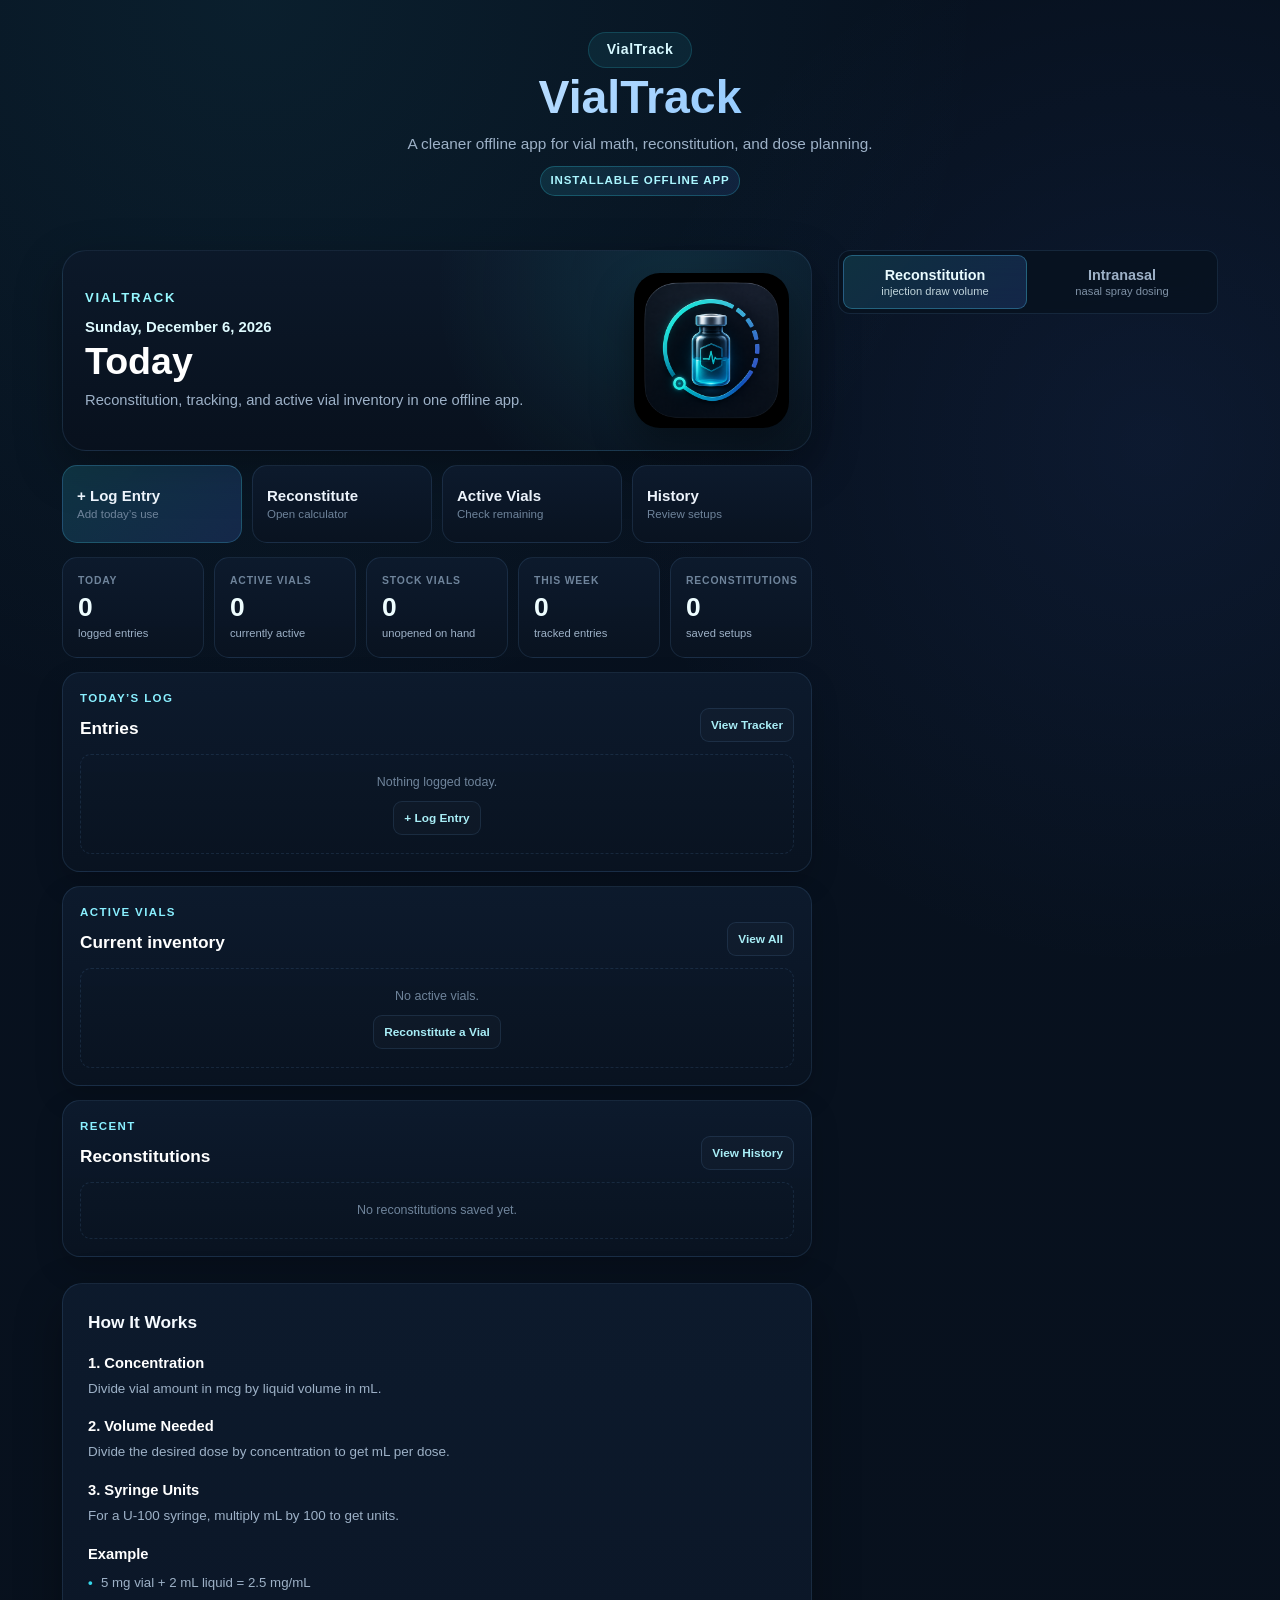
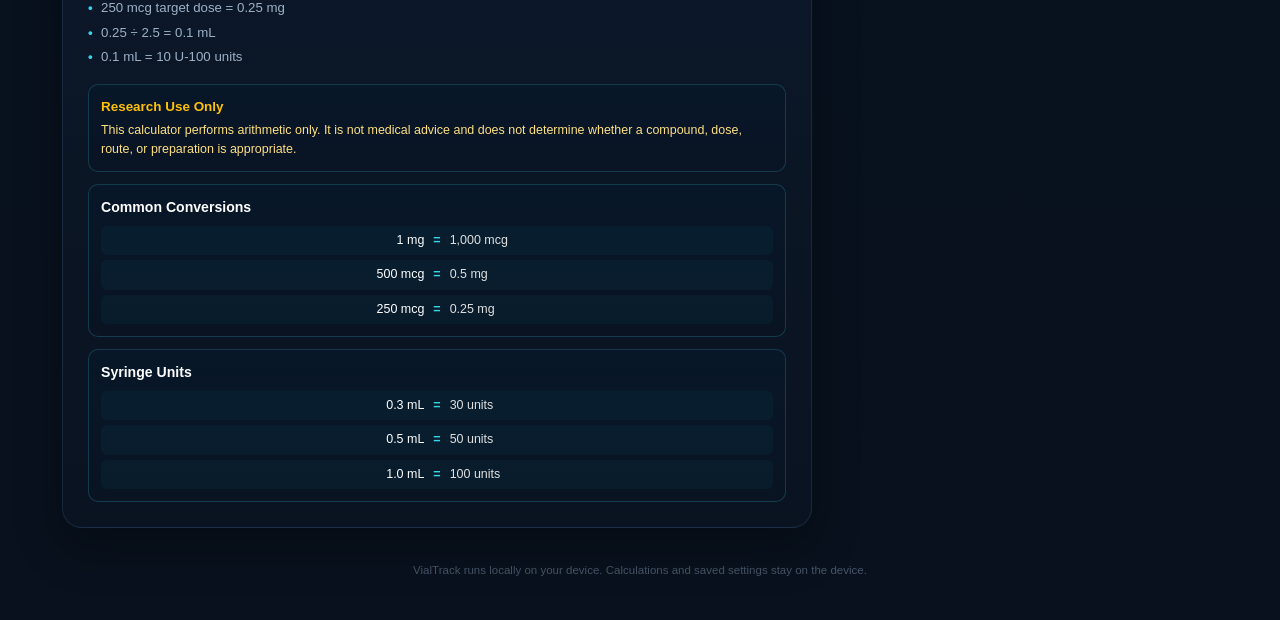
==== commit 0dbadd55: "VialTrack v8 Peptide calculator with added tracking features" ====
--- a/VialTrack.html
+++ b/VialTrack.html
@@ -1446,7 +1446,7 @@
 }
 .todayStats{
   display:grid;
-  grid-template-columns:repeat(4,minmax(0,1fr));
+  grid-template-columns:repeat(5,minmax(0,1fr));
   gap:10px;
   margin-top:14px;
 }
@@ -1632,6 +1632,33 @@
   .todayStatCard strong{font-size:1.42rem}
   .homeSection{padding:14px}
 }
+
+
+.inventoryHeaderActions{display:flex;gap:8px;flex-wrap:wrap;justify-content:flex-end}
+.stockFormGrid{display:grid;grid-template-columns:1.4fr .8fr .7fr .9fr;gap:10px}
+.stockNotesCard{grid-column:1/-1}
+.stockCard{background:linear-gradient(180deg,rgba(13,27,45,.98),rgba(9,19,33,.98));border:1px solid var(--line);border-radius:18px;padding:17px;box-shadow:0 13px 30px rgba(0,0,0,.22)}
+.stockCardTop{display:flex;align-items:flex-start;justify-content:space-between;gap:12px}
+.stockName{font-size:1.08rem;font-weight:850;color:#f4fbff}
+.stockSub{color:var(--muted2);font-size:.74rem;margin-top:3px}
+.stockQtyBadge{min-width:66px;text-align:center;padding:8px 10px;border-radius:12px;background:linear-gradient(135deg,rgba(53,215,234,.11),rgba(79,127,255,.12));border:1px solid rgba(83,214,255,.16)}
+.stockQtyBadge strong{display:block;color:#a7f8ff;font-size:1.25rem;line-height:1}
+.stockQtyBadge span{display:block;color:var(--muted2);font-size:.58rem;font-weight:800;text-transform:uppercase;letter-spacing:.07em;margin-top:3px}
+.stockStats{display:grid;grid-template-columns:repeat(3,minmax(0,1fr));gap:8px;margin-top:12px}
+.stockStat{padding:9px;border-radius:10px;background:rgba(255,255,255,.022);border:1px solid rgba(255,255,255,.035)}
+.stockStat span{display:block;color:var(--muted2);font-size:.6rem;text-transform:uppercase;letter-spacing:.07em;font-weight:800;margin-bottom:3px}
+.stockStat strong{color:var(--text);font-size:.84rem;word-break:break-word}
+.stockNotes{margin-top:9px;color:var(--muted);font-size:.78rem}
+.stockActions{display:flex;gap:8px;margin-top:12px;flex-wrap:wrap}
+.stockActionBtn{flex:1;min-width:105px;min-height:39px;border-radius:10px;border:1px solid var(--line);background:rgba(255,255,255,.025);color:var(--text);font-weight:750;cursor:pointer}
+.stockActionBtn.primary{background:linear-gradient(135deg,rgba(53,215,234,.12),rgba(79,127,255,.15));border-color:rgba(83,214,255,.18)}
+.stockActionBtn.danger{color:#ffb9b9}
+.stockActionBtn:disabled{opacity:.4;cursor:not-allowed}
+.pendingStockNotice{margin-bottom:12px;padding:11px 12px;border-radius:12px;background:linear-gradient(135deg,rgba(53,215,234,.08),rgba(79,127,255,.08));border:1px solid rgba(83,214,255,.16);color:#c7f8ff;font-size:.82rem}
+.pendingStockNotice strong{color:#f1fdff}
+.pendingStockNotice button{float:right;border:0;background:transparent;color:var(--muted);cursor:pointer;font-weight:700}
+@media(max-width:900px){.stockFormGrid{grid-template-columns:1fr 1fr}.stockNotesCard{grid-column:1/-1}}
+@media(max-width:640px){.inventoryHeaderActions{width:100%}.inventoryHeaderActions .heroBtn{flex:1}.stockFormGrid{grid-template-columns:1fr}.stockNotesCard{grid-column:auto}.stockStats{grid-template-columns:1fr 1fr}.stockActions{flex-direction:column}.stockActionBtn{width:100%}}
 
 </style>
 </head>
@@ -1697,6 +1724,11 @@
         <strong id="homeActiveVialCount">0</strong>
         <small>currently active</small>
       </div>
+      <div class="todayStatCard" onclick="showView('inventory')">
+        <span>Stock Vials</span>
+        <strong id="homeStockVialCount">0</strong>
+        <small>unopened on hand</small>
+      </div>
       <div class="todayStatCard" onclick="showView('tracker')">
         <span>This Week</span>
         <strong id="homeWeekEntryCount">0</strong>
@@ -1837,35 +1869,124 @@
   </section>
 
 
+  
   <section id="inventoryPanel" class="inventoryPanel appView hidden">
     <div class="inventoryHeader">
       <div>
-        <div class="heroEyebrow">Active Vials</div>
+        <div class="heroEyebrow">Vial Inventory</div>
         <h2>Inventory</h2>
-        <p>Calculated remaining quantity is based on tracker entries linked to each vial. It does not account for unlogged use, transfer loss, priming, or waste.</p>
+        <p>Track unopened stock and active reconstituted vials. Remaining active-vial quantity is calculated from linked tracker entries.</p>
       </div>
-      <button class="heroBtn primary" type="button" onclick="showView('calculator')">+ Reconstitute Vial</button>
+      <div class="inventoryHeaderActions">
+        <button class="heroBtn" type="button" onclick="openAddActiveVial()">+ Add Active Vial</button>
+        <button class="heroBtn primary" type="button" onclick="openStockComposer()">+ Add Stock</button>
+      </div>
+    </div>
+
+    <div id="stockComposer" class="trackerComposer hidden">
+      <div class="composerHeader">
+        <div><div class="dashLabel">Stock Inventory</div><h3 id="stockComposerTitle">Add unopened vials</h3></div>
+        <button class="iconTextBtn" type="button" onclick="closeStockComposer()">Close</button>
+      </div>
+      <input id="stockEditingId" type="hidden" value="">
+      <div class="stockFormGrid">
+        <div class="inputcard">
+          <label class="label">Peptide / Vial Name</label>
+          <input id="stockPeptideName" class="textInput" type="text" placeholder="Example: Retatrutide">
+        </div>
+        <div class="inputcard">
+          <label class="label">Vial Strength</label>
+          <div class="inrow"><input id="stockStrength" type="number" min="0" step="0.1" value="20"><span id="stockStrengthDisplayUnit" class="unitlabel">MG</span></div>
+          <div class="unitToggle">
+            <button class="unitBtn active" data-stock-unit="mg" type="button" onclick="setStockUnit('mg',this)">MG</button>
+            <button class="unitBtn" data-stock-unit="mcg" type="button" onclick="setStockUnit('mcg',this)">MCG</button>
+          </div>
+          <input id="stockStrengthUnit" type="hidden" value="mg">
+        </div>
+        <div class="inputcard">
+          <label class="label">Quantity</label>
+          <div class="inrow"><input id="stockQuantity" type="number" min="0" step="1" value="1"><span class="unitlabel">VIALS</span></div>
+        </div>
+        <div class="inputcard">
+          <label class="label">Date Received</label>
+          <input id="stockReceivedDate" class="textInput dateTimeInput" type="date">
+        </div>
+        <div class="inputcard">
+          <label class="label">Source / Vendor</label>
+          <input id="stockSource" class="textInput" type="text" placeholder="Optional">
+        </div>
+        <div class="inputcard">
+          <label class="label">Lot / Batch</label>
+          <input id="stockLot" class="textInput" type="text" placeholder="Optional">
+        </div>
+        <div class="inputcard stockNotesCard">
+          <label class="label">Notes</label>
+          <input id="stockNotes" class="textInput" type="text" placeholder="Optional note">
+        </div>
+      </div>
+      <div class="trackerComposerActions">
+        <button class="heroBtn" type="button" onclick="closeStockComposer()">Cancel</button>
+        <button id="stockSaveButton" class="heroBtn primary" type="button" onclick="saveStockItem()">Save Stock</button>
+      </div>
+    </div>
+
+    <div id="manualActiveComposer" class="trackerComposer hidden">
+      <div class="composerHeader">
+        <div><div class="dashLabel">Active Vial</div><h3>Add an already-reconstituted vial</h3></div>
+        <button class="iconTextBtn" type="button" onclick="closeManualActiveVial()">Close</button>
+      </div>
+      <div class="stockFormGrid">
+        <div class="inputcard">
+          <label class="label">Peptide / Vial Name</label>
+          <input id="manualActiveName" class="textInput" type="text" placeholder="Example: Retatrutide">
+        </div>
+        <div class="inputcard">
+          <label class="label">Vial Strength</label>
+          <div class="inrow"><input id="manualActiveStrength" type="number" min="0" step="0.1" value="20"><span id="manualActiveStrengthDisplayUnit" class="unitlabel">MG</span></div>
+          <div class="unitToggle">
+            <button class="unitBtn active" data-manual-active-unit="mg" type="button" onclick="setManualActiveUnit('mg',this)">MG</button>
+            <button class="unitBtn" data-manual-active-unit="mcg" type="button" onclick="setManualActiveUnit('mcg',this)">MCG</button>
+          </div>
+          <input id="manualActiveStrengthUnit" type="hidden" value="mg">
+        </div>
+        <div class="inputcard">
+          <label class="label">BAC Water</label>
+          <div class="inrow"><input id="manualActiveWater" type="number" min="0" step="0.1" value="2"><span class="unitlabel">ML</span></div>
+        </div>
+        <div class="inputcard">
+          <label class="label">Reconstituted Date</label>
+          <input id="manualActiveDate" class="textInput dateTimeInput" type="date">
+        </div>
+        <div class="inputcard stockNotesCard">
+          <label class="label">Notes</label>
+          <input id="manualActiveNotes" class="textInput" type="text" placeholder="Optional note">
+        </div>
+      </div>
+      <div class="trackerComposerActions">
+        <button class="heroBtn" type="button" onclick="closeManualActiveVial()">Cancel</button>
+        <button class="heroBtn primary" type="button" onclick="saveManualActiveVial()">Add Active Vial</button>
+      </div>
     </div>
 
     <div class="inventoryControls">
       <div class="viewToggle">
-        <button id="inventoryActiveBtn" class="viewToggleBtn active" type="button" onclick="setInventoryFilter('active')">Active</button>
+        <button id="inventoryStockBtn" class="viewToggleBtn active" type="button" onclick="setInventoryFilter('stock')">Stock</button>
+        <button id="inventoryActiveBtn" class="viewToggleBtn" type="button" onclick="setInventoryFilter('active')">Active</button>
         <button id="inventoryAllBtn" class="viewToggleBtn" type="button" onclick="setInventoryFilter('all')">All</button>
       </div>
-      <div class="inventoryLegend">Remaining is calculated, not measured.</div>
+      <div class="inventoryLegend">Stock = unopened vials. Active = reconstituted vials.</div>
     </div>
 
     <div id="inventorySummary" class="trackerSummary"></div>
-
     <div id="inventoryEmpty" class="emptyState hidden">
       <div class="emptyIcon">VT</div>
-      <h3>No active vials yet</h3>
-      <p>Run a reconstitution calculation and choose Save + Add to Vials, or add one from Reconstitution History.</p>
-      <button class="heroBtn primary" type="button" onclick="showView('calculator')">Open Calculator</button>
+      <h3>No inventory yet</h3>
+      <p>Add unopened stock or an active vial to get started.</p>
+      <button class="heroBtn primary" type="button" onclick="openStockComposer()">+ Add Stock</button>
     </div>
-
     <div id="inventoryList" class="inventoryList"></div>
   </section>
+
 
   <section id="historyPanel" class="historyPanel appView hidden">
     <div class="historyHeader">
@@ -1989,6 +2110,7 @@
           <div id="summary" class="summary"></div>
           <div id="recommend" class="recommend"></div>
 
+          <div id="pendingStockNotice" class="pendingStockNotice hidden"></div>
           <div class="saveReconstitution">
             <div class="saveHeader">
               <div>
@@ -2367,7 +2489,7 @@
 
 <script>
 const VT_DB_NAME = 'VialTrackDB';
-const VT_DB_VERSION = 3;
+const VT_DB_VERSION = 4;
 const VT_HISTORY_STORE = 'reconstitutions';
 let vtDbPromise = null;
 
@@ -2395,6 +2517,11 @@
         vialStore.createIndex('createdAt','createdAt',{unique:false});
         vialStore.createIndex('historyId','historyId',{unique:false});
       }
+      if(!db.objectStoreNames.contains('stockInventory')){
+        const stockStore = db.createObjectStore('stockInventory', {keyPath:'id', autoIncrement:true});
+        stockStore.createIndex('peptideName','peptideName',{unique:false});
+        stockStore.createIndex('createdAt','createdAt',{unique:false});
+      }
     };
     req.onsuccess = () => resolve(req.result);
     req.onerror = () => reject(req.error);
@@ -2493,8 +2620,10 @@
   try{
     const historyId = await addHistoryRecord(record);
     if(activateVial){
-      await activateHistoryRecord(historyId);
-      q('saveConfirmation').textContent = peptideName + ' saved and added to Active Vials.';
+      let sourceStockId = null;
+      if(pendingStockId) sourceStockId = await consumePendingStock();
+      await activateHistoryRecord(historyId,false,sourceStockId);
+      q('saveConfirmation').textContent = peptideName + ' saved and added to Active Vials.' + (sourceStockId ? ' Stock reduced by 1 vial.' : '');
     }else{
       q('saveConfirmation').textContent = peptideName + ' saved to Reconstitution History.';
     }
@@ -2654,13 +2783,16 @@
   const records = await getAllHistoryRecords();
   let trackerLogs = [];
   let activeVials = [];
+  let stockInventory = [];
   try{ trackerLogs = await getAllTrackerLogs(); }catch(e){}
   try{ activeVials = await getAllActiveVials(); }catch(e){}
+  try{ stockInventory = await getAllStockItems(); }catch(e){}
   const payload = {
     app:'VialTrack',
-    version:'v6',
+    version:'v8',
     exportedAt:new Date().toISOString(),
     reconstitutions:records,
+    stockInventory,
     activeVials,
     trackerLogs
   };
@@ -2692,6 +2824,20 @@
       await addHistoryRecord(record);
     }
 
+    const stockIdMap = new Map();
+    let importedStock = 0;
+    if(Array.isArray(data.stockInventory)){
+      for(const raw of data.stockInventory){
+        const stock = {...raw};
+        const oldStockId = Number(stock.id || 0);
+        delete stock.id;
+        if(!stock.createdAt) stock.createdAt = new Date().toISOString();
+        const newStockId = await addStockItem(stock);
+        if(oldStockId) stockIdMap.set(oldStockId,newStockId);
+        importedStock++;
+      }
+    }
+
     const vialIdMap = new Map();
     let importedVials = 0;
     if(Array.isArray(data.activeVials)){
@@ -2699,6 +2845,11 @@
         const vial = {...raw};
         const oldId = Number(vial.id || 0);
         delete vial.id;
+        if(vial.sourceStockId && stockIdMap.has(Number(vial.sourceStockId))){
+          vial.sourceStockId = stockIdMap.get(Number(vial.sourceStockId));
+        }else if(vial.sourceStockId){
+          vial.sourceStockId = null;
+        }
         if(!vial.createdAt) vial.createdAt = new Date().toISOString();
         const newId = await addActiveVial(vial);
         if(oldId) vialIdMap.set(oldId,newId);
@@ -2726,9 +2877,11 @@
     await renderHistory();
     await updateHomeWeekEntryCount();
     await updateHomeActiveVialCount();
+    await updateHomeStockVialCount();
     await refreshHomeDashboard();
     alert(records.length + ' reconstitution record' + (records.length===1?'':'s') +
-      (importedVials ? ', ' + importedVials + ' vial' + (importedVials===1?'':'s') : '') +
+      (importedStock ? ', ' + importedStock + ' stock item' + (importedStock===1?'':'s') : '') +
+      (importedVials ? ', ' + importedVials + ' active vial' + (importedVials===1?'':'s') : '') +
       (importedLogs ? ', and ' + importedLogs + ' tracker entr' + (importedLogs===1?'y':'ies') : '') +
       ' imported.');
   }catch(err){
@@ -2746,281 +2899,258 @@
 
 <script>
 const VT_VIAL_STORE = 'activeVials';
-let inventoryFilter = 'active';
+const VT_STOCK_STORE = 'stockInventory';
+let inventoryFilter = 'stock';
+let pendingStockId = null;
 
 async function addActiveVial(record){
   const db = await openVialTrackDB();
   return new Promise((resolve,reject)=>{
     const tx = db.transaction(VT_VIAL_STORE,'readwrite');
     const req = tx.objectStore(VT_VIAL_STORE).add(record);
-    req.onsuccess = ()=>resolve(req.result);
-    req.onerror = ()=>reject(req.error);
+    req.onsuccess = ()=>resolve(req.result); req.onerror = ()=>reject(req.error);
   });
 }
-
 async function updateActiveVial(record){
   const db = await openVialTrackDB();
   return new Promise((resolve,reject)=>{
     const tx = db.transaction(VT_VIAL_STORE,'readwrite');
     const req = tx.objectStore(VT_VIAL_STORE).put(record);
-    req.onsuccess = ()=>resolve(req.result);
-    req.onerror = ()=>reject(req.error);
+    req.onsuccess = ()=>resolve(req.result); req.onerror = ()=>reject(req.error);
   });
 }
-
 async function getActiveVial(id){
   const db = await openVialTrackDB();
   return new Promise((resolve,reject)=>{
     const tx = db.transaction(VT_VIAL_STORE,'readonly');
     const req = tx.objectStore(VT_VIAL_STORE).get(Number(id));
-    req.onsuccess = ()=>resolve(req.result || null);
-    req.onerror = ()=>reject(req.error);
+    req.onsuccess = ()=>resolve(req.result || null); req.onerror = ()=>reject(req.error);
   });
 }
-
 async function getAllActiveVials(){
   const db = await openVialTrackDB();
   return new Promise((resolve,reject)=>{
     const tx = db.transaction(VT_VIAL_STORE,'readonly');
     const req = tx.objectStore(VT_VIAL_STORE).getAll();
-    req.onsuccess = ()=>resolve(req.result || []);
-    req.onerror = ()=>reject(req.error);
+    req.onsuccess = ()=>resolve(req.result || []); req.onerror = ()=>reject(req.error);
   });
 }
+async function addStockItem(record){
+  const db = await openVialTrackDB();
+  return new Promise((resolve,reject)=>{
+    const tx = db.transaction(VT_STOCK_STORE,'readwrite');
+    const req = tx.objectStore(VT_STOCK_STORE).add(record);
+    req.onsuccess = ()=>resolve(req.result); req.onerror = ()=>reject(req.error);
+  });
+}
+async function updateStockItem(record){
+  const db = await openVialTrackDB();
+  return new Promise((resolve,reject)=>{
+    const tx = db.transaction(VT_STOCK_STORE,'readwrite');
+    const req = tx.objectStore(VT_STOCK_STORE).put(record);
+    req.onsuccess = ()=>resolve(req.result); req.onerror = ()=>reject(req.error);
+  });
+}
+async function getStockItem(id){
+  const db = await openVialTrackDB();
+  return new Promise((resolve,reject)=>{
+    const tx = db.transaction(VT_STOCK_STORE,'readonly');
+    const req = tx.objectStore(VT_STOCK_STORE).get(Number(id));
+    req.onsuccess = ()=>resolve(req.result || null); req.onerror = ()=>reject(req.error);
+  });
+}
+async function getAllStockItems(){
+  const db = await openVialTrackDB();
+  return new Promise((resolve,reject)=>{
+    const tx = db.transaction(VT_STOCK_STORE,'readonly');
+    const req = tx.objectStore(VT_STOCK_STORE).getAll();
+    req.onsuccess = ()=>resolve(req.result || []); req.onerror = ()=>reject(req.error);
+  });
+}
+async function deleteStockItem(id){
+  const db = await openVialTrackDB();
+  return new Promise((resolve,reject)=>{
+    const tx = db.transaction(VT_STOCK_STORE,'readwrite');
+    const req = tx.objectStore(VT_STOCK_STORE).delete(Number(id));
+    req.onsuccess = ()=>resolve(); req.onerror = ()=>reject(req.error);
+  });
+}
 
 function amountToMcg(amount,unit){
-  const n = Number(amount)||0;
+  const n=Number(amount)||0;
   return String(unit).toLowerCase()==='mg' ? n*1000 : n;
 }
-
 function mcgDisplay(mcg){
-  const n = Number(mcg)||0;
-  if(Math.abs(n) >= 1000) return fmtNumber(n/1000,3) + ' mg';
-  return fmtNumber(n,1) + ' mcg';
-}
-
+  const n=Number(mcg)||0;
+  return Math.abs(n)>=1000 ? fmtNumber(n/1000,3)+' mg' : fmtNumber(n,1)+' mcg';
+}
 async function vialUsageMap(){
-  const logs = await getAllTrackerLogs();
-  const map = new Map();
+  const logs=await getAllTrackerLogs(); const map=new Map();
   logs.forEach(log=>{
-    const vialId = Number(log.activeVialId || 0);
-    if(!vialId) return;
-    map.set(vialId, (map.get(vialId)||0) + amountToMcg(log.amount,log.amountUnit));
+    const id=Number(log.activeVialId||0); if(!id)return;
+    map.set(id,(map.get(id)||0)+amountToMcg(log.amount,log.amountUnit));
   });
   return map;
 }
 
-async function activateHistoryRecord(historyId, openInventory=false){
-  const history = await getHistoryRecord(historyId);
-  if(!history){
-    alert('That reconstitution record could not be found.');
-    return;
-  }
-
-  const all = await getAllActiveVials();
-  const existing = all.find(v=>Number(v.historyId)===Number(historyId) && v.status==='active');
-  if(existing){
-    if(openInventory){
-      showView('inventory');
-      setTimeout(()=>document.getElementById('vial-'+existing.id)?.scrollIntoView({behavior:'smooth',block:'center'}),100);
-    }
-    return existing.id;
-  }
-
-  const totalMcg = amountToMcg(history.vialAmount,history.vialUnit);
-  const record = {
-    historyId:Number(historyId),
-    peptideName:history.peptideName || 'Unnamed vial',
-    notes:history.notes || '',
-    createdAt:new Date().toISOString(),
-    reconstitutedAt:history.createdAt || new Date().toISOString(),
-    vialAmount:Number(history.vialAmount)||0,
-    vialUnit:history.vialUnit || 'mg',
-    totalMcg,
-    waterVolumeMl:Number(history.waterVolumeMl)||0,
-    concentrationMcgMl:Number(history.concentrationMcgMl)||0,
-    status:'active'
-  };
-
-  const id = await addActiveVial(record);
-  await updateHomeActiveVialCount();
-  await populateTrackerActiveVials();
-  await refreshHomeDashboard();
-
-  if(openInventory){
-    showView('inventory');
-  }
-  return id;
-}
-
+function setStockUnit(unit,btn){
+  q('stockStrengthUnit').value=unit; q('stockStrengthDisplayUnit').textContent=unit.toUpperCase();
+  document.querySelectorAll('[data-stock-unit]').forEach(b=>b.classList.remove('active')); btn.classList.add('active');
+}
+function applyStockUnit(unit){
+  q('stockStrengthUnit').value=unit; q('stockStrengthDisplayUnit').textContent=unit.toUpperCase();
+  document.querySelectorAll('[data-stock-unit]').forEach(b=>b.classList.toggle('active',b.dataset.stockUnit===unit));
+}
+function openStockComposer(id=null){
+  q('stockComposer').classList.remove('hidden'); q('manualActiveComposer').classList.add('hidden');
+  if(!id){
+    q('stockEditingId').value=''; q('stockComposerTitle').textContent='Add unopened vials'; q('stockSaveButton').textContent='Save Stock';
+    q('stockPeptideName').value=''; q('stockStrength').value=20; applyStockUnit('mg'); q('stockQuantity').value=1;
+    q('stockReceivedDate').value=localDateString(); q('stockSource').value=''; q('stockLot').value=''; q('stockNotes').value='';
+  }else loadStockForEdit(id);
+  q('stockComposer').scrollIntoView({behavior:'smooth',block:'start'});
+}
+async function loadStockForEdit(id){
+  const s=await getStockItem(id); if(!s)return;
+  q('stockEditingId').value=s.id; q('stockComposerTitle').textContent='Edit stock item'; q('stockSaveButton').textContent='Save Changes';
+  q('stockPeptideName').value=s.peptideName||''; q('stockStrength').value=s.strength; applyStockUnit(s.strengthUnit||'mg');
+  q('stockQuantity').value=s.quantity; q('stockReceivedDate').value=s.receivedDate||''; q('stockSource').value=s.source||'';
+  q('stockLot').value=s.lot||''; q('stockNotes').value=s.notes||'';
+}
+function closeStockComposer(){q('stockComposer').classList.add('hidden');q('stockEditingId').value='';}
+async function saveStockItem(){
+  const peptideName=(q('stockPeptideName').value||'').trim(), strength=parseFloat(q('stockStrength').value),
+    strengthUnit=q('stockStrengthUnit').value, quantity=Math.floor(parseFloat(q('stockQuantity').value)),
+    receivedDate=q('stockReceivedDate').value, source=(q('stockSource').value||'').trim(),
+    lot=(q('stockLot').value||'').trim(), notes=(q('stockNotes').value||'').trim(),
+    editingId=Number(q('stockEditingId').value||0);
+  if(!peptideName){alert('Enter a peptide or vial name.');return;}
+  if(!Number.isFinite(strength)||strength<=0){alert('Enter a positive vial strength.');return;}
+  if(!Number.isFinite(quantity)||quantity<0){alert('Enter a valid vial quantity.');return;}
+  const record={peptideName,strength,strengthUnit,quantity,receivedDate,source,lot,notes,createdAt:new Date().toISOString(),updatedAt:new Date().toISOString()};
+  if(editingId){const existing=await getStockItem(editingId);record.id=editingId;record.createdAt=existing?.createdAt||record.createdAt;await updateStockItem(record);}
+  else await addStockItem(record);
+  closeStockComposer(); await renderInventory(); await updateHomeStockVialCount(); await refreshHomeDashboard();
+}
+async function removeStockItem(id){
+  if(!confirm('Delete this stock inventory item?'))return;
+  await deleteStockItem(id); await renderInventory(); await updateHomeStockVialCount(); await refreshHomeDashboard();
+}
+
+function setManualActiveUnit(unit,btn){
+  q('manualActiveStrengthUnit').value=unit;q('manualActiveStrengthDisplayUnit').textContent=unit.toUpperCase();
+  document.querySelectorAll('[data-manual-active-unit]').forEach(b=>b.classList.remove('active'));btn.classList.add('active');
+}
+function openAddActiveVial(){
+  q('manualActiveComposer').classList.remove('hidden'); q('stockComposer').classList.add('hidden');
+  q('manualActiveName').value=''; q('manualActiveStrength').value=20; q('manualActiveStrengthUnit').value='mg';
+  q('manualActiveStrengthDisplayUnit').textContent='MG';
+  document.querySelectorAll('[data-manual-active-unit]').forEach(b=>b.classList.toggle('active',b.dataset.manualActiveUnit==='mg'));
+  q('manualActiveWater').value=2;q('manualActiveDate').value=localDateString();q('manualActiveNotes').value='';
+  q('manualActiveComposer').scrollIntoView({behavior:'smooth',block:'start'});
+}
+function closeManualActiveVial(){q('manualActiveComposer').classList.add('hidden');}
+async function saveManualActiveVial(){
+  const peptideName=(q('manualActiveName').value||'').trim(), strength=parseFloat(q('manualActiveStrength').value),
+    strengthUnit=q('manualActiveStrengthUnit').value, water=parseFloat(q('manualActiveWater').value),
+    date=q('manualActiveDate').value||localDateString(), notes=(q('manualActiveNotes').value||'').trim();
+  if(!peptideName){alert('Enter a peptide or vial name.');return;}
+  if(!Number.isFinite(strength)||strength<=0||!Number.isFinite(water)||water<=0){alert('Enter valid vial strength and BAC water values.');return;}
+  const totalMcg=amountToMcg(strength,strengthUnit), concentrationMcgMl=totalMcg/water, iso=new Date(date+'T12:00:00').toISOString();
+  await addActiveVial({historyId:null,peptideName,notes,createdAt:new Date().toISOString(),reconstitutedAt:iso,vialAmount:strength,vialUnit:strengthUnit,totalMcg,waterVolumeMl:water,concentrationMcgMl,status:'active',sourceStockId:null,manualActive:true});
+  closeManualActiveVial(); inventoryFilter='active'; setInventoryFilter('active');
+  await updateHomeActiveVialCount(); await refreshHomeDashboard();
+}
+
+async function activateHistoryRecord(historyId,openInventory=false,sourceStockId=null){
+  const h=await getHistoryRecord(historyId); if(!h){alert('That reconstitution record could not be found.');return;}
+  const all=await getAllActiveVials();
+  const existing=all.find(v=>Number(v.historyId)===Number(historyId)&&v.status==='active');
+  if(existing){if(openInventory){showView('inventory');setTimeout(()=>document.getElementById('vial-'+existing.id)?.scrollIntoView({behavior:'smooth',block:'center'}),100);}return existing.id;}
+  const totalMcg=amountToMcg(h.vialAmount,h.vialUnit);
+  const id=await addActiveVial({historyId:Number(historyId),peptideName:h.peptideName||'Unnamed vial',notes:h.notes||'',createdAt:new Date().toISOString(),reconstitutedAt:h.createdAt||new Date().toISOString(),vialAmount:Number(h.vialAmount)||0,vialUnit:h.vialUnit||'mg',totalMcg,waterVolumeMl:Number(h.waterVolumeMl)||0,concentrationMcgMl:Number(h.concentrationMcgMl)||0,status:'active',sourceStockId:sourceStockId?Number(sourceStockId):null});
+  await updateHomeActiveVialCount(); await populateTrackerActiveVials(); await refreshHomeDashboard();
+  if(openInventory)showView('inventory'); return id;
+}
 async function setVialStatus(id,status){
-  const vial = await getActiveVial(id);
-  if(!vial) return;
-  vial.status = status;
-  vial.updatedAt = new Date().toISOString();
-  await updateActiveVial(vial);
-  await renderInventory();
-  await updateHomeActiveVialCount();
-  await populateTrackerActiveVials();
-  await refreshHomeDashboard();
-}
-
+  const v=await getActiveVial(id);if(!v)return;v.status=status;v.updatedAt=new Date().toISOString();await updateActiveVial(v);
+  await renderInventory();await updateHomeActiveVialCount();await populateTrackerActiveVials();await refreshHomeDashboard();
+}
 function setInventoryFilter(filter){
-  inventoryFilter = filter;
-  q('inventoryActiveBtn')?.classList.toggle('active',filter==='active');
-  q('inventoryAllBtn')?.classList.toggle('active',filter==='all');
+  inventoryFilter=filter;
+  q('inventoryStockBtn')?.classList.toggle('active',filter==='stock');q('inventoryActiveBtn')?.classList.toggle('active',filter==='active');q('inventoryAllBtn')?.classList.toggle('active',filter==='all');
   renderInventory();
 }
-
 async function updateHomeActiveVialCount(){
-  const el = q('homeActiveVialCount');
-  if(!el) return;
-  try{
-    const vials = await getAllActiveVials();
-    el.textContent = vials.filter(v=>v.status==='active').length;
-  }catch(e){
-    el.textContent = '0';
-  }
+  const el=q('homeActiveVialCount');if(!el)return;
+  try{el.textContent=(await getAllActiveVials()).filter(v=>v.status==='active').length}catch(e){el.textContent='0'}
+}
+async function updateHomeStockVialCount(){
+  const el=q('homeStockVialCount');if(!el)return;
+  try{el.textContent=(await getAllStockItems()).reduce((sum,s)=>sum+Math.max(0,Number(s.quantity)||0),0)}catch(e){el.textContent='0'}
+}
+
+async function startReconstitutionFromStock(id){
+  const s=await getStockItem(id);if(!s||Number(s.quantity)<=0){alert('There are no unopened vials remaining in this stock item.');return;}
+  pendingStockId=Number(id); q('vialAmount').value=s.strength;q('vialUnit').value=s.strengthUnit||'mg';q('vialDisplayUnit').textContent=String(s.strengthUnit||'mg').toUpperCase();
+  document.querySelectorAll('[data-group="vialUnit"]').forEach(b=>b.classList.toggle('active',b.textContent.trim().toLowerCase()===String(s.strengthUnit||'mg').toLowerCase()));
+  q('waterVolume').value=2; q('desiredDose').value=2; q('doseUnit').value='mg'; q('doseDisplayUnit').textContent='MG';
+  document.querySelectorAll('[data-group="doseUnit"]').forEach(b=>b.classList.toggle('active',b.textContent.trim().toLowerCase()==='mg'));
+  setSyringeByUnits(100);
+  q('savePeptideName').value=s.peptideName||'';q('saveReconstitutionNotes').value=s.notes||'';showPendingStockNotice(s);calculateRecon(false,true);showView('calculator');window.scrollTo({top:0,behavior:'smooth'});
+}
+function showPendingStockNotice(s){
+  const n=q('pendingStockNotice');if(!n)return;
+  n.innerHTML=`<button type="button" onclick="cancelPendingStock()">Cancel</button><strong>Using stock:</strong> ${escHtml(s.peptideName)} · ${fmtNumber(s.strength,3)} ${escHtml(s.strengthUnit)} · ${Math.max(0,Number(s.quantity)||0)} vial(s) currently on hand. Saving as an active vial will reduce stock by 1.`;
+  n.classList.remove('hidden');
+}
+function cancelPendingStock(){pendingStockId=null;q('pendingStockNotice')?.classList.add('hidden');}
+async function consumePendingStock(){
+  if(!pendingStockId)return null;const s=await getStockItem(pendingStockId);if(!s||Number(s.quantity)<=0)return null;
+  s.quantity=Math.max(0,Number(s.quantity)-1);s.updatedAt=new Date().toISOString();await updateStockItem(s);
+  const id=pendingStockId;pendingStockId=null;q('pendingStockNotice')?.classList.add('hidden');await updateHomeStockVialCount();return id;
 }
 
 async function renderInventory(){
-  const list = q('inventoryList');
-  const empty = q('inventoryEmpty');
-  if(!list || !empty) return;
-
-  let vials = [];
-  let usage = new Map();
-  try{
-    vials = await getAllActiveVials();
-    usage = await vialUsageMap();
-  }catch(e){
-    list.innerHTML = '<div class="emptyState"><h3>Inventory unavailable</h3><p>Local storage could not be opened.</p></div>';
-    empty.classList.add('hidden');
-    return;
-  }
-
+  const list=q('inventoryList'),empty=q('inventoryEmpty');if(!list||!empty)return;
+  let stock=[],vials=[],usage=new Map();
+  try{stock=await getAllStockItems();vials=await getAllActiveVials();usage=await vialUsageMap();}catch(e){list.innerHTML='<div class="emptyState"><h3>Inventory unavailable</h3><p>Local storage could not be opened.</p></div>';empty.classList.add('hidden');return;}
+  stock.sort((a,b)=>String(b.receivedDate||b.createdAt).localeCompare(String(a.receivedDate||a.createdAt)));
   vials.sort((a,b)=>String(b.reconstitutedAt||b.createdAt).localeCompare(String(a.reconstitutedAt||a.createdAt)));
-  const activeVials = vials.filter(v=>v.status==='active');
-  const shown = inventoryFilter==='active' ? activeVials : vials;
-
-  const linkedLogs = Array.from(usage.values()).filter(v=>v>0).length;
-  q('inventorySummary').innerHTML = `
-    <div class="trackerSummaryCard"><span>Active Vials</span><strong>${activeVials.length}</strong></div>
-    <div class="trackerSummaryCard"><span>Archived</span><strong>${vials.filter(v=>v.status==='archived').length}</strong></div>
-    <div class="trackerSummaryCard"><span>Vials With Linked Use</span><strong>${linkedLogs}</strong></div>
-  `;
-
-  empty.classList.toggle('hidden', shown.length>0);
-  list.innerHTML = shown.map(v=>{
-    const used = usage.get(Number(v.id)) || 0;
-    const total = Number(v.totalMcg)||0;
-    const remaining = total-used;
-    const pct = total>0 ? Math.max(0,Math.min(100,(remaining/total)*100)) : 0;
-    const concentration = Number(v.concentrationMcgMl)||0;
-    const concentrationText = concentration>=1000
-      ? fmtNumber(concentration/1000,2)+' mg/mL'
-      : fmtNumber(concentration,0)+' mcg/mL';
-    const status = v.status || 'active';
-
-    return `
-      <article id="vial-${Number(v.id)}" class="vialCard ${status==='archived'?'archived':''}">
-        <div class="vialCardTop">
-          <div>
-            <div class="vialName">${escHtml(v.peptideName || 'Unnamed vial')}</div>
-            <div class="vialSub">Reconstituted ${escHtml(formatRecordDate(v.reconstitutedAt || v.createdAt))}</div>
-          </div>
-          <div class="vialStatus ${status==='archived'?'archived':''}">${escHtml(status)}</div>
-        </div>
-
-        <div class="vialRemainingBlock">
-          <div class="vialRemainingLabel">Calculated Remaining</div>
-          <div class="vialRemainingValue">${mcgDisplay(remaining)}</div>
-          <div class="vialProgress"><div class="vialProgressFill" style="width:${pct.toFixed(1)}%"></div></div>
-          <div class="vialProgressMeta">
-            <span>${fmtNumber(pct,0)}% remaining</span>
-            <span>${mcgDisplay(used)} logged</span>
-          </div>
-        </div>
-
-        <div class="vialStats">
-          <div class="vialStat"><span>Original</span><strong>${mcgDisplay(total)}</strong></div>
-          <div class="vialStat"><span>BAC Water</span><strong>${fmtNumber(v.waterVolumeMl,3)} mL</strong></div>
-          <div class="vialStat"><span>Concentration</span><strong>${concentrationText}</strong></div>
-          <div class="vialStat"><span>Linked Use</span><strong>${mcgDisplay(used)}</strong></div>
-        </div>
-
-        ${v.notes ? `<div class="vialNotes">${escHtml(v.notes)}</div>` : ''}
-
-        <div class="vialActions">
-          ${status==='active'
-            ? `<button class="vialActionBtn primary" type="button" onclick="logFromVial(${Number(v.id)})">Log Use</button>
-               <button class="vialActionBtn warn" type="button" onclick="setVialStatus(${Number(v.id)},'archived')">Archive</button>`
-            : `<button class="vialActionBtn primary" type="button" onclick="setVialStatus(${Number(v.id)},'active')">Restore</button>`}
-        </div>
-      </article>
-    `;
-  }).join('');
+  const active=vials.filter(v=>v.status==='active'), totalStock=stock.reduce((sum,s)=>sum+Math.max(0,Number(s.quantity)||0),0);
+  q('inventorySummary').innerHTML=`<div class="trackerSummaryCard"><span>Unopened Stock</span><strong>${totalStock} vial${totalStock===1?'':'s'}</strong></div><div class="trackerSummaryCard"><span>Active Vials</span><strong>${active.length}</strong></div><div class="trackerSummaryCard"><span>Archived Active</span><strong>${vials.filter(v=>v.status==='archived').length}</strong></div>`;
+  const parts=[];
+  if(inventoryFilter==='stock'||inventoryFilter==='all'){
+    stock.forEach(s=>parts.push(`<article class="stockCard"><div class="stockCardTop"><div><div class="stockName">${escHtml(s.peptideName||'Unnamed vial')}</div><div class="stockSub">${fmtNumber(s.strength,3)} ${escHtml(s.strengthUnit)} per vial${s.receivedDate?' · received '+escHtml(formatShortDate(s.receivedDate)):''}</div></div><div class="stockQtyBadge"><strong>${Math.max(0,Number(s.quantity)||0)}</strong><span>vials</span></div></div><div class="stockStats"><div class="stockStat"><span>Strength</span><strong>${fmtNumber(s.strength,3)} ${escHtml(s.strengthUnit)}</strong></div><div class="stockStat"><span>Source</span><strong>${escHtml(s.source||'—')}</strong></div><div class="stockStat"><span>Lot / Batch</span><strong>${escHtml(s.lot||'—')}</strong></div></div>${s.notes?`<div class="stockNotes">${escHtml(s.notes)}</div>`:''}<div class="stockActions"><button class="stockActionBtn primary" type="button" onclick="startReconstitutionFromStock(${Number(s.id)})" ${Number(s.quantity)<=0?'disabled':''}>Reconstitute 1</button><button class="stockActionBtn" type="button" onclick="openStockComposer(${Number(s.id)})">Edit</button><button class="stockActionBtn danger" type="button" onclick="removeStockItem(${Number(s.id)})">Delete</button></div></article>`));
+  }
+  if(inventoryFilter==='active'||inventoryFilter==='all'){
+    const shown=inventoryFilter==='active'?active:active.concat(vials.filter(v=>v.status==='archived'));
+    shown.forEach(v=>{
+      const used=usage.get(Number(v.id))||0,total=Number(v.totalMcg)||0,remaining=total-used,pct=total>0?Math.max(0,Math.min(100,(remaining/total)*100)):0,concentration=Number(v.concentrationMcgMl)||0;
+      const conc=concentration>=1000?fmtNumber(concentration/1000,2)+' mg/mL':fmtNumber(concentration,0)+' mcg/mL',status=v.status||'active';
+      parts.push(`<article id="vial-${Number(v.id)}" class="vialCard ${status==='archived'?'archived':''}"><div class="vialCardTop"><div><div class="vialName">${escHtml(v.peptideName||'Unnamed vial')}</div><div class="vialSub">Reconstituted ${escHtml(formatRecordDate(v.reconstitutedAt||v.createdAt))}</div></div><div class="vialStatus ${status==='archived'?'archived':''}">${escHtml(status)}</div></div><div class="vialRemainingBlock"><div class="vialRemainingLabel">Calculated Remaining</div><div class="vialRemainingValue">${mcgDisplay(remaining)}</div><div class="vialProgress"><div class="vialProgressFill" style="width:${pct.toFixed(1)}%"></div></div><div class="vialProgressMeta"><span>${fmtNumber(pct,0)}% remaining</span><span>${mcgDisplay(used)} logged</span></div></div><div class="vialStats"><div class="vialStat"><span>Original</span><strong>${mcgDisplay(total)}</strong></div><div class="vialStat"><span>BAC Water</span><strong>${fmtNumber(v.waterVolumeMl,3)} mL</strong></div><div class="vialStat"><span>Concentration</span><strong>${conc}</strong></div><div class="vialStat"><span>Linked Use</span><strong>${mcgDisplay(used)}</strong></div></div>${v.notes?`<div class="vialNotes">${escHtml(v.notes)}</div>`:''}<div class="vialActions">${status==='active'?`<button class="vialActionBtn primary" type="button" onclick="logFromVial(${Number(v.id)})">Log Use</button><button class="vialActionBtn warn" type="button" onclick="setVialStatus(${Number(v.id)},'archived')">Archive</button>`:`<button class="vialActionBtn primary" type="button" onclick="setVialStatus(${Number(v.id)},'active')">Restore</button>`}</div></article>`);
+    });
+  }
+  empty.classList.toggle('hidden',parts.length>0);list.innerHTML=parts.join('');
 }
 
 async function populateTrackerActiveVials(selectedId=null){
-  const select = q('trackerActiveVialId');
-  if(!select) return;
-  let vials = [];
-  let usage = new Map();
-  try{
-    vials = (await getAllActiveVials()).filter(v=>v.status==='active');
-    usage = await vialUsageMap();
-  }catch(e){}
-
-  const current = selectedId!==null ? String(selectedId||'') : String(select.value||'');
-  select.innerHTML = '<option value="">Not linked to a vial</option>' +
-    vials.map(v=>{
-      const used = usage.get(Number(v.id))||0;
-      const remaining = (Number(v.totalMcg)||0)-used;
-      return `<option value="${Number(v.id)}">${escHtml(v.peptideName)} · ${mcgDisplay(remaining)} remaining</option>`;
-    }).join('');
-
-  if(Array.from(select.options).some(o=>o.value===current)){
-    select.value = current;
-  }
-  trackerVialChanged(false);
-}
-
+  const select=q('trackerActiveVialId');if(!select)return;let vials=[],usage=new Map();
+  try{vials=(await getAllActiveVials()).filter(v=>v.status==='active');usage=await vialUsageMap();}catch(e){}
+  const current=selectedId!==null?String(selectedId||''):String(select.value||'');
+  select.innerHTML='<option value="">Not linked to a vial</option>'+vials.map(v=>{const remaining=(Number(v.totalMcg)||0)-(usage.get(Number(v.id))||0);return `<option value="${Number(v.id)}">${escHtml(v.peptideName)} · ${mcgDisplay(remaining)} remaining</option>`}).join('');
+  if(Array.from(select.options).some(o=>o.value===current))select.value=current;trackerVialChanged(false);
+}
 async function trackerVialChanged(updateName=true){
-  const select = q('trackerActiveVialId');
-  const hint = q('trackerVialRemaining');
-  const id = Number(select?.value||0);
-
-  if(!id){
-    if(hint) hint.textContent = 'Optional. Linking an entry lets VialTrack calculate remaining quantity.';
-    return;
-  }
-
-  const vial = await getActiveVial(id);
-  if(!vial) return;
-  const usage = await vialUsageMap();
-  const remaining = (Number(vial.totalMcg)||0) - (usage.get(id)||0);
-
-  if(updateName && q('trackerPeptideName')){
-    q('trackerPeptideName').value = vial.peptideName || '';
-  }
-  if(hint){
-    hint.textContent = 'Calculated remaining before this entry: ' + mcgDisplay(remaining);
-  }
-}
-
+  const select=q('trackerActiveVialId'),hint=q('trackerVialRemaining'),id=Number(select?.value||0);
+  if(!id){if(hint)hint.textContent='Optional. Linking an entry lets VialTrack calculate remaining quantity.';return;}
+  const vial=await getActiveVial(id);if(!vial)return;const usage=await vialUsageMap(),remaining=(Number(vial.totalMcg)||0)-(usage.get(id)||0);
+  if(updateName&&q('trackerPeptideName'))q('trackerPeptideName').value=vial.peptideName||'';if(hint)hint.textContent='Calculated remaining before this entry: '+mcgDisplay(remaining);
+}
 async function logFromVial(id){
-  showView('tracker');
-  await prepareTracker();
-  await openTrackerComposer();
-  await populateTrackerActiveVials(id);
-  q('trackerActiveVialId').value = String(id);
-  await trackerVialChanged(true);
-}
-
-window.addEventListener('DOMContentLoaded',()=>{
-  updateHomeActiveVialCount();
-});
+  showView('tracker');await prepareTracker();await openTrackerComposer();await populateTrackerActiveVials(id);q('trackerActiveVialId').value=String(id);await trackerVialChanged(true);
+}
+window.addEventListener('DOMContentLoaded',()=>{updateHomeActiveVialCount();updateHomeStockVialCount();});
 </script>
 
 <script>
@@ -3524,11 +3654,13 @@
 
   let logs = [];
   let vials = [];
+  let stock = [];
   let history = [];
   let usage = new Map();
 
   try{ logs = await getAllTrackerLogs(); }catch(e){}
   try{ vials = await getAllActiveVials(); }catch(e){}
+  try{ stock = await getAllStockItems(); }catch(e){}
   try{ history = await getAllHistoryRecords(); }catch(e){}
   try{ usage = await vialUsageMap(); }catch(e){}
 
@@ -3550,6 +3682,7 @@
   if(q('homeTodayEntryCount')) q('homeTodayEntryCount').textContent = todayLogs.length;
   if(q('homeWeekEntryCount')) q('homeWeekEntryCount').textContent = weekLogs.length;
   if(q('homeActiveVialCount')) q('homeActiveVialCount').textContent = activeVials.length;
+  if(q('homeStockVialCount')) q('homeStockVialCount').textContent = stock.reduce((sum,s)=>sum+Math.max(0,Number(s.quantity)||0),0);
   if(q('homeHistoryCount')) q('homeHistoryCount').textContent = history.length;
 
   const todayContainer = q('homeTodayEntries');
@@ -3633,7 +3766,7 @@
 
 <script>
 (function(){
-  const STATE_KEY = 'vialTrackState_v7';
+  const STATE_KEY = 'vialTrackState_v8';
   let deferredInstallPrompt = null;
 
   function byId(id){ return document.getElementById(id); }
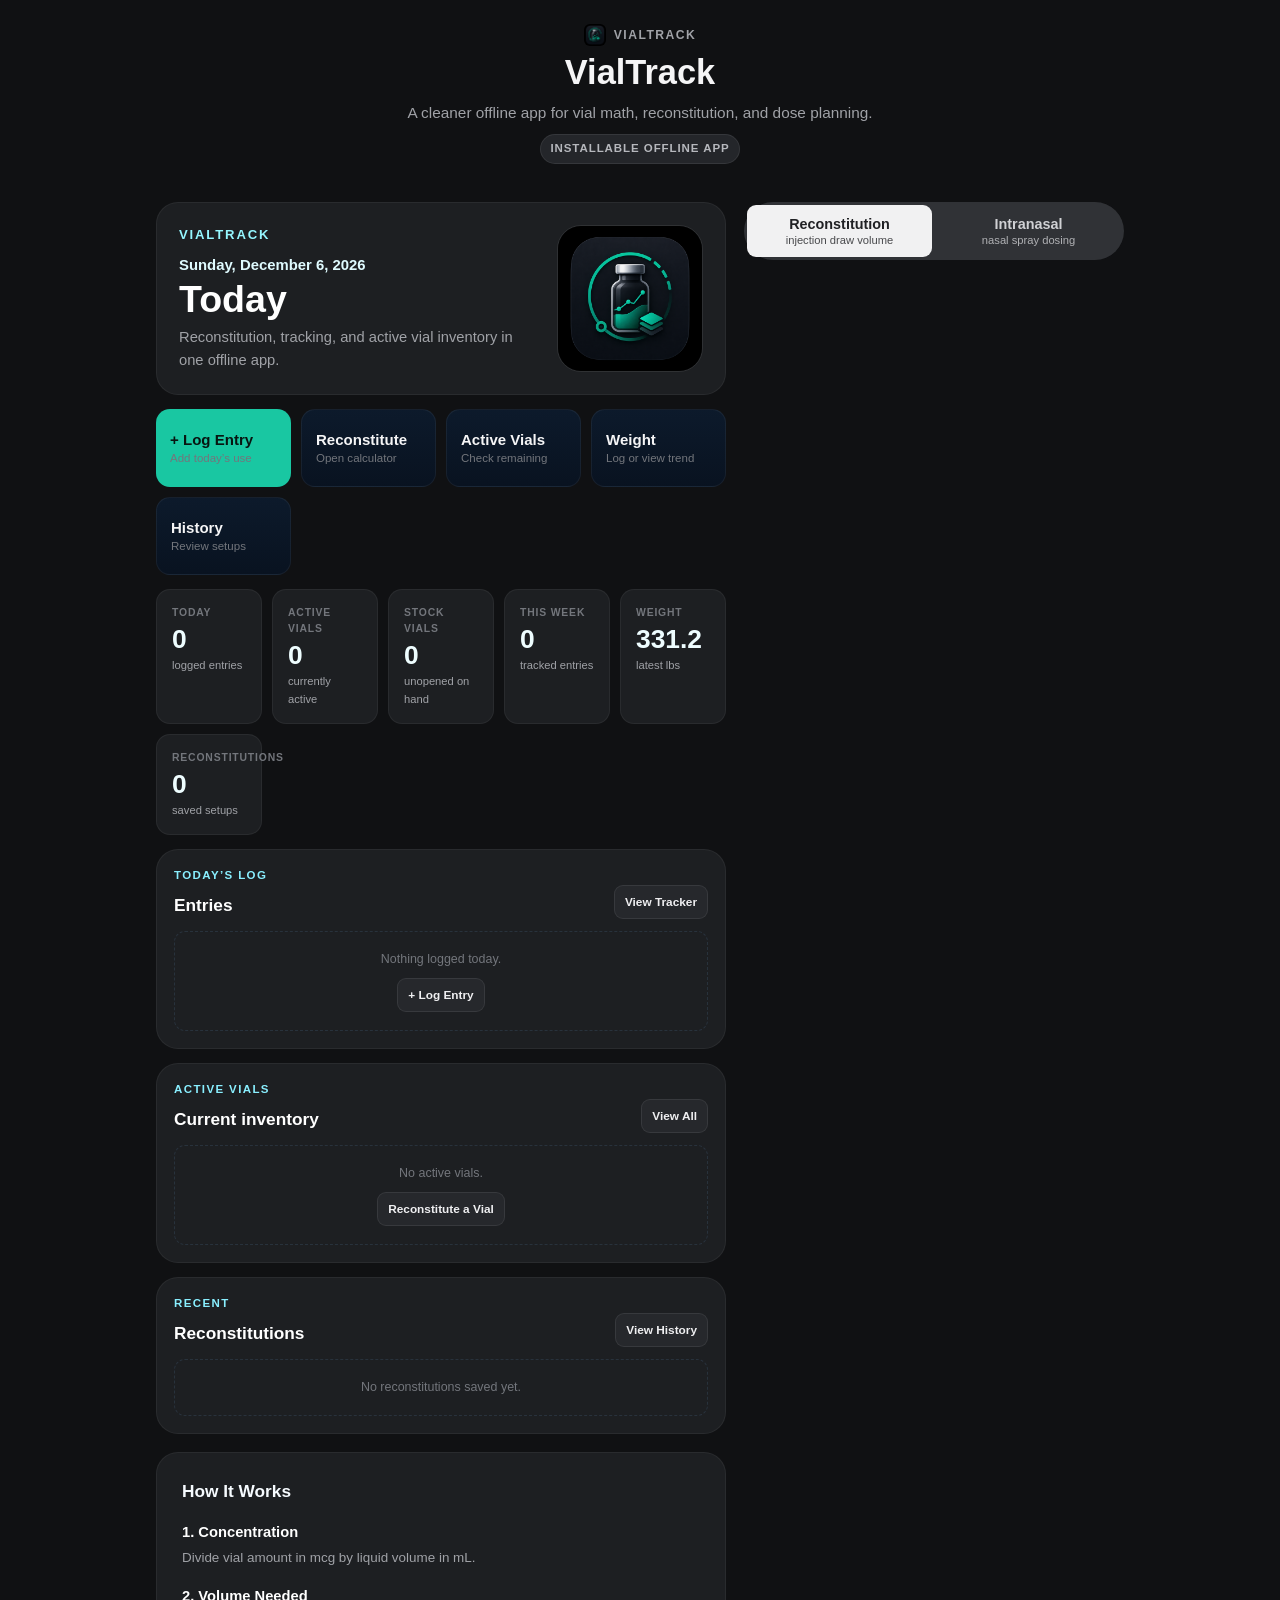
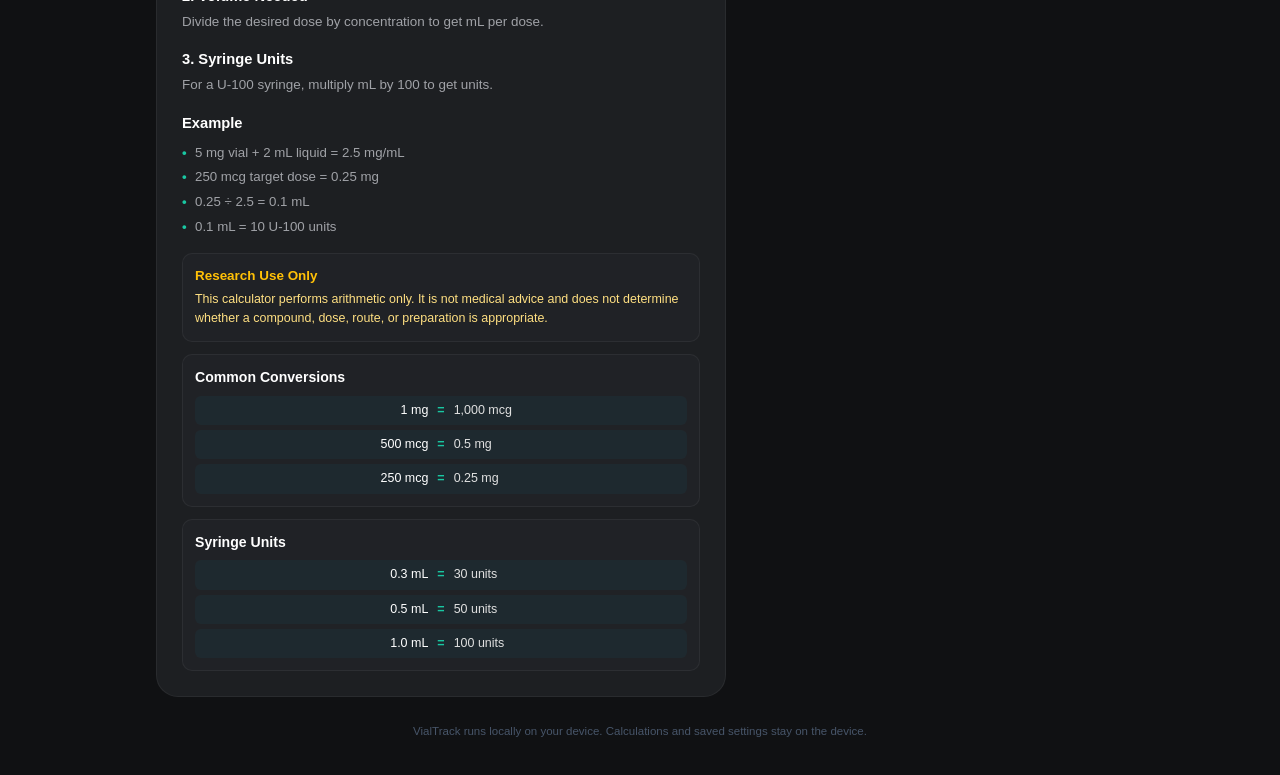
==== commit 6a1e849c: "V10" ====
--- a/VialTrack.html
+++ b/VialTrack.html
@@ -1660,12 +1660,480 @@
 @media(max-width:900px){.stockFormGrid{grid-template-columns:1fr 1fr}.stockNotesCard{grid-column:1/-1}}
 @media(max-width:640px){.inventoryHeaderActions{width:100%}.inventoryHeaderActions .heroBtn{flex:1}.stockFormGrid{grid-template-columns:1fr}.stockNotesCard{grid-column:auto}.stockStats{grid-template-columns:1fr 1fr}.stockActions{flex-direction:column}.stockActionBtn{width:100%}}
 
+
+/* V9 visual reset: phone-first, neutral dark health-app aesthetic */
+:root{
+  --bg:#101113;
+  --bg2:#151619;
+  --panel:#1d1f22;
+  --panel2:#202226;
+  --panel3:#24262a;
+  --line:rgba(255,255,255,.055);
+  --line2:rgba(255,255,255,.08);
+  --text:#f5f5f6;
+  --muted:#a0a2a7;
+  --muted2:#73767c;
+  --aqua:#19c7a2;
+  --blue:#19a7dd;
+  --blue2:#5e7cff;
+  --cyan:#19c7a2;
+  --teal:#19c7a2;
+  --warn:#d7a447;
+  --shadow:none;
+}
+html,body{
+  width:100%;
+  max-width:100%;
+  overflow-x:hidden;
+  background:#101113;
+}
+body{
+  background:#101113!important;
+}
+.container{
+  width:100%;
+  max-width:1000px;
+  padding:16px;
+  gap:18px;
+}
+.header{
+  padding-top:4px;
+}
+.brand{
+  background:transparent;
+  border:0;
+  padding:0;
+  min-width:0;
+  color:var(--muted);
+  font-size:.76rem;
+  text-transform:uppercase;
+  letter-spacing:.12em;
+}
+h1{
+  background:none;
+  -webkit-background-clip:initial;
+  background-clip:initial;
+  color:var(--text);
+  font-size:2.15rem;
+}
+.subtitle{color:var(--muted)}
+.offline-badge{
+  background:#24262a;
+  border-color:var(--line2);
+  color:#b6b8bd;
+}
+.card,.sidebar,.specs,.verify,.tips,.detail,.results,.roadmapCard,.dashCard,
+.homeSection,.todayStatCard,.trackerSummaryCard,.historyCard,.vialCard,.stockCard,
+.weightHeroCard,.weightTrendCard,.weightHistoryCard{
+  background:#1d1f22!important;
+  border:1px solid var(--line)!important;
+  box-shadow:none!important;
+}
+.tabbar,.subtabs,.viewToggle,.weightRangeTabs{
+  background:#303236!important;
+  border:0!important;
+  padding:3px!important;
+  border-radius:999px!important;
+}
+.tab,.subtab,.viewToggleBtn,.weightRangeBtn{
+  color:#d0d1d4!important;
+  border:0!important;
+  box-shadow:none!important;
+}
+.tab.active,.subtab.active,.viewToggleBtn.active,.weightRangeBtn.active{
+  background:#f1f1f2!important;
+  color:#202124!important;
+  border:0!important;
+  box-shadow:none!important;
+}
+.inputcard,.metric,.spec,.vialStat,.stockStat{
+  background:#202226!important;
+  border:1px solid var(--line)!important;
+}
+.inputcard:focus-within,.inputcard:hover{
+  background:#222428!important;
+  border-color:rgba(25,199,162,.32)!important;
+}
+.calc,.heroBtn.primary,.saveBtn,.quickAction.primary{
+  background:#19c7a2!important;
+  color:#081511!important;
+  border:0!important;
+  box-shadow:none!important;
+}
+.calc:hover,.heroBtn.primary:hover,.saveBtn:hover{
+  background:#22d7b0!important;
+  box-shadow:none!important;
+}
+.heroBtn,.homeTextBtn,.historyActionBtn,.logActionBtn,.vialActionBtn,.stockActionBtn{
+  background:#26282c!important;
+  border:1px solid var(--line2)!important;
+  color:#efeff1!important;
+}
+.drawbox,.bigresult,.recommend,.warning,.reference,.vialRemainingBlock{
+  background:#202226!important;
+  border:1px solid var(--line)!important;
+}
+.drawval,.bigresult .rval,.drawlabel,.bigresult .rlabel,.recommend,
+.vialRemainingValue,.homeVialMiniRemaining,.homeEntryValue{
+  color:#19c7a2!important;
+}
+.bottomNav{
+  background:#1d1f22!important;
+  border:0!important;
+  border-top:1px solid var(--line)!important;
+  border-radius:0!important;
+  box-shadow:none!important;
+}
+.navBtn{
+  color:#8f9297!important;
+}
+.navBtn.active{
+  background:transparent!important;
+  border:0!important;
+  color:#19c7a2!important;
+}
+.todayHero,.trackerHeader,.inventoryHeader,.historyHeader{
+  background:#1d1f22!important;
+  border:1px solid var(--line)!important;
+  box-shadow:none!important;
+}
+.heroIcon{
+  box-shadow:none!important;
+}
+
+/* Weight screen */
+.weightTopBar{
+  display:flex;
+  justify-content:space-between;
+  align-items:center;
+  gap:12px;
+  padding:2px 4px 12px;
+}
+.screenEyebrow{
+  color:var(--muted);
+  font-size:.7rem;
+  font-weight:750;
+  text-transform:uppercase;
+  letter-spacing:.1em;
+}
+.weightTopBar h2{
+  font-size:1.5rem;
+  margin:2px 0 0;
+}
+.roundAddBtn{
+  width:44px;
+  height:44px;
+  border-radius:50%;
+  border:1px solid var(--line2);
+  background:#24262a;
+  color:#f4f4f5;
+  font-size:1.85rem;
+  font-weight:300;
+  line-height:1;
+  cursor:pointer;
+}
+.weightRangeTabs{
+  display:grid!important;
+  grid-template-columns:repeat(4,1fr);
+  margin:0 0 16px!important;
+}
+.weightRangeBtn{
+  min-height:43px;
+  border-radius:999px;
+  background:transparent;
+  font-size:.92rem;
+  font-weight:650;
+  cursor:pointer;
+}
+.weightComposer{
+  background:#1d1f22;
+  border:1px solid var(--line);
+  border-radius:18px;
+  padding:16px;
+  margin-bottom:14px;
+}
+.weightFormGrid{
+  display:grid;
+  grid-template-columns:1.1fr 1fr 1fr 1.2fr;
+  gap:9px;
+  margin-top:12px;
+}
+.weightHeroCard{
+  border-radius:18px;
+  padding:24px 18px 16px;
+  text-align:center;
+}
+.weightCurrentValue{
+  display:inline-block;
+  font-size:3.2rem;
+  font-weight:420;
+  line-height:1;
+  letter-spacing:-.04em;
+}
+.weightCurrentUnit{
+  display:inline-block;
+  font-size:1.2rem;
+  color:#dedfe1;
+  margin-left:4px;
+}
+.weightCurrentDate{
+  color:var(--muted);
+  margin-top:8px;
+  font-size:.92rem;
+}
+.weightChart{
+  margin-top:16px;
+  width:100%;
+  height:220px;
+}
+.weightChart svg,.weightMiniChart svg{
+  width:100%;
+  height:100%;
+  display:block;
+}
+.weightTrendCard{
+  border-radius:18px;
+  padding:18px;
+  margin-top:14px;
+}
+.weightTrendCard h3{
+  font-size:1.2rem;
+  margin-bottom:16px;
+}
+.weightTrendGrid{
+  display:grid;
+  grid-template-columns:1fr 1px 1fr;
+  align-items:center;
+  gap:14px;
+}
+.weightTrendDivider{
+  width:1px;
+  height:64px;
+  background:var(--line2);
+}
+.weightTrendMetric{
+  text-align:center;
+}
+.weightTrendValue{
+  color:#19c7a2;
+  font-size:1.42rem;
+  font-weight:730;
+}
+.weightTrendValue.up{
+  color:#e39a69;
+}
+.weightTrendLabel{
+  color:var(--muted);
+  font-size:.78rem;
+  margin-top:5px;
+}
+.weightMiniChart{
+  height:105px;
+  margin-top:18px;
+}
+.weightHistoryCard{
+  border-radius:18px;
+  padding:18px;
+  margin-top:14px;
+}
+.weightHistoryHeader{
+  display:flex;
+  justify-content:space-between;
+  align-items:flex-end;
+  gap:10px;
+  margin-bottom:8px;
+}
+.weightHistoryHeader h3{
+  font-size:1.18rem;
+  margin-top:2px;
+}
+.historyCount{
+  color:var(--muted2);
+  font-size:.75rem;
+}
+.weightHistoryList{
+  display:grid;
+}
+.weightHistoryRow{
+  display:grid;
+  grid-template-columns:1fr auto;
+  align-items:center;
+  gap:12px;
+  min-height:67px;
+  padding:10px 2px;
+  border-bottom:1px solid rgba(255,255,255,.035);
+}
+.weightHistoryRow:last-child{border-bottom:0}
+.weightHistoryMain{
+  display:flex;
+  align-items:center;
+  gap:10px;
+  min-width:0;
+}
+.weightHistoryValue{
+  font-size:1rem;
+  font-weight:780;
+  color:#f5f5f6;
+  white-space:nowrap;
+}
+.weightHistoryNote{
+  color:#777b81;
+  font-size:.72rem;
+  white-space:nowrap;
+  overflow:hidden;
+  text-overflow:ellipsis;
+}
+.weightHistoryRight{
+  display:flex;
+  align-items:center;
+  gap:8px;
+}
+.weightHistoryDate{
+  color:#92959a;
+  font-size:.82rem;
+  text-align:right;
+  white-space:nowrap;
+}
+.weightEditBtn{
+  width:30px;
+  height:30px;
+  border:0;
+  background:transparent;
+  color:#8f9297;
+  cursor:pointer;
+  font-size:.9rem;
+}
+.weightEmpty{
+  text-align:center;
+  color:var(--muted);
+  padding:28px 10px;
+}
+
+/* Calculator mobile fix: remove the old oversized-svg scale hack */
+@media(max-width:640px){
+  .container{
+    padding:10px 10px 82px!important;
+    max-width:100%!important;
+    overflow-x:hidden!important;
+  }
+  main,#mainContent,.appView,.card,.results,.sidebar,.specs{
+    min-width:0!important;
+    max-width:100%!important;
+    width:100%!important;
+  }
+  .card{
+    padding:14px!important;
+    border-radius:17px!important;
+  }
+  .inputs{
+    grid-template-columns:1fr!important;
+  }
+  .syringeWrap{
+    width:100%!important;
+    overflow:hidden!important;
+    margin:8px 0 12px!important;
+  }
+  .syringeCanvas{
+    width:100%!important;
+    max-width:100%!important;
+    min-width:0!important;
+    height:auto!important;
+    transform:none!important;
+    transform-origin:initial!important;
+    display:block!important;
+  }
+  .calc{
+    position:static!important;
+    width:100%!important;
+    min-height:50px!important;
+  }
+  .metrics{
+    grid-template-columns:1fr 1fr!important;
+  }
+  .tabbar{
+    position:static!important;
+    top:auto!important;
+    z-index:auto!important;
+    backdrop-filter:none!important;
+  }
+  .drawval{font-size:2.8rem!important}
+  .bottomNav{
+    display:grid!important;
+    grid-template-columns:repeat(6,1fr)!important;
+    left:0!important;
+    right:0!important;
+    bottom:0!important;
+    padding:7px 5px max(7px,env(safe-area-inset-bottom))!important;
+  }
+  .navBtn{
+    min-height:43px!important;
+    font-size:.61rem!important;
+    padding:0 1px!important;
+  }
+  .weightFormGrid{grid-template-columns:1fr!important}
+  .weightHeroCard{padding:22px 12px 14px}
+  .weightCurrentValue{font-size:3rem}
+  .weightChart{height:190px}
+  .weightHistoryRow{min-height:64px}
+  .weightHistoryDate{font-size:.76rem}
+  .quickActions{grid-template-columns:1fr 1fr!important}
+  .todayStats{grid-template-columns:1fr 1fr!important}
+}
+@media(min-width:641px){
+  .bottomNav{grid-template-columns:repeat(6,1fr)!important}
+}
+
+
+.brandWithIcon{
+  display:inline-flex;
+  align-items:center;
+  gap:8px;
+}
+.brandIcon{
+  width:22px;
+  height:22px;
+  border-radius:6px;
+  display:block;
+}
+.navBtn{
+  display:flex!important;
+  flex-direction:column!important;
+  align-items:center!important;
+  justify-content:center!important;
+  gap:3px!important;
+}
+.navIcon{
+  display:block;
+  font-size:1rem;
+  line-height:1;
+  opacity:.95;
+}
+.navLabel{
+  display:block;
+  font-size:.66rem;
+  line-height:1.05;
+}
+.navBtn.active .navIcon,
+.navBtn.active .navLabel{
+  color:#19c7a2;
+}
+.heroIcon{
+  border-radius:24px!important;
+  border:1px solid rgba(255,255,255,.08)!important;
+}
+.todayHero,.weightHeroCard,.weightTrendCard,.weightHistoryCard,.inventoryHeader,.trackerHeader,.historyHeader,.homeSection,.card,.sidebar,.results,.stockCard,.vialCard,.historyCard{
+  border-radius:22px!important;
+}
+.quickAction,.todayStatCard,.trackerSummaryCard,.inputcard,.stockStat,.vialStat{
+  border-radius:14px!important;
+}
+
 </style>
 </head>
 <body>
 <div class="container">
   <header class="header">
-    <div class="brand">VialTrack</div>
+    <div class="brand brandWithIcon"><img src="./icon-192.png" alt="VialTrack" class="brandIcon"> <span>VialTrack</span></div>
     <h1>VialTrack</h1>
     <div class="subtitle">A cleaner offline app for vial math, reconstitution, and dose planning.</div>
     <div class="offline-badge">Installable Offline App</div>
@@ -1706,6 +2174,10 @@
       <button class="quickAction" type="button" onclick="showView('inventory')">
         <span class="quickActionTitle">Active Vials</span>
         <span class="quickActionSub">Check remaining</span>
+      </button>
+      <button class="quickAction" type="button" onclick="showView('weight')">
+        <span class="quickActionTitle">Weight</span>
+        <span class="quickActionSub">Log or view trend</span>
       </button>
       <button class="quickAction" type="button" onclick="showView('history')">
         <span class="quickActionTitle">History</span>
@@ -1733,6 +2205,11 @@
         <span>This Week</span>
         <strong id="homeWeekEntryCount">0</strong>
         <small>tracked entries</small>
+      </div>
+      <div class="todayStatCard" onclick="showView('weight')">
+        <span>Weight</span>
+        <strong id="homeWeightValue">—</strong>
+        <small>latest lbs</small>
       </div>
       <div class="todayStatCard" onclick="showView('history')">
         <span>Reconstitutions</span>
@@ -1988,6 +2465,95 @@
   </section>
 
 
+
+  <section id="weightPanel" class="weightPanel appView hidden">
+    <div class="weightTopBar">
+      <div>
+        <div class="screenEyebrow">VialTrack</div>
+        <h2>Weight</h2>
+      </div>
+      <button class="roundAddBtn" type="button" onclick="openWeightComposer()">+</button>
+    </div>
+
+    <div class="weightRangeTabs">
+      <button id="weightRecentBtn" class="weightRangeBtn active" type="button" onclick="setWeightRange('recent')">Recent</button>
+      <button id="weightWeekBtn" class="weightRangeBtn" type="button" onclick="setWeightRange('week')">Week</button>
+      <button id="weightMonthBtn" class="weightRangeBtn" type="button" onclick="setWeightRange('month')">Month</button>
+      <button id="weightYearBtn" class="weightRangeBtn" type="button" onclick="setWeightRange('year')">Year</button>
+    </div>
+
+    <div id="weightComposer" class="weightComposer hidden">
+      <div class="composerHeader">
+        <div>
+          <div class="screenEyebrow">Weight Entry</div>
+          <h3 id="weightComposerTitle">Add weight</h3>
+        </div>
+        <button class="iconTextBtn" type="button" onclick="closeWeightComposer()">Close</button>
+      </div>
+      <input id="weightEditingId" type="hidden" value="">
+      <div class="weightFormGrid">
+        <div class="inputcard">
+          <label class="label">Weight</label>
+          <div class="inrow">
+            <input id="weightValue" type="number" min="0" step="0.1" value="">
+            <span class="unitlabel">LBS</span>
+          </div>
+        </div>
+        <div class="inputcard">
+          <label class="label">Date</label>
+          <input id="weightDate" class="textInput dateTimeInput" type="date">
+        </div>
+        <div class="inputcard">
+          <label class="label">Time</label>
+          <input id="weightTime" class="textInput dateTimeInput" type="time">
+        </div>
+        <div class="inputcard">
+          <label class="label">Notes</label>
+          <input id="weightNotes" class="textInput" type="text" placeholder="Optional">
+        </div>
+      </div>
+      <div class="trackerComposerActions">
+        <button class="heroBtn" type="button" onclick="closeWeightComposer()">Cancel</button>
+        <button id="weightDeleteButton" class="heroBtn hidden" type="button" onclick="deleteWeightEntry(Number(q('weightEditingId').value))">Delete</button>
+        <button id="weightSaveButton" class="heroBtn primary" type="button" onclick="saveWeightEntry()">Save Weight</button>
+      </div>
+    </div>
+
+    <div class="weightHeroCard">
+      <div id="weightCurrentValue" class="weightCurrentValue">—</div>
+      <div class="weightCurrentUnit">lbs</div>
+      <div id="weightCurrentDate" class="weightCurrentDate">No data yet</div>
+      <div id="weightChart" class="weightChart"></div>
+    </div>
+
+    <div class="weightTrendCard">
+      <h3>Weight Trends</h3>
+      <div class="weightTrendGrid">
+        <div class="weightTrendMetric">
+          <div id="weightPreviousTrend" class="weightTrendValue">—</div>
+          <div id="weightPreviousLabel" class="weightTrendLabel">Previous entry</div>
+        </div>
+        <div class="weightTrendDivider"></div>
+        <div class="weightTrendMetric">
+          <div id="weightRangeTrend" class="weightTrendValue">—</div>
+          <div id="weightRangeLabel" class="weightTrendLabel">Selected range</div>
+        </div>
+      </div>
+      <div id="weightMiniChart" class="weightMiniChart"></div>
+    </div>
+
+    <div class="weightHistoryCard">
+      <div class="weightHistoryHeader">
+        <div>
+          <div class="screenEyebrow">History Data</div>
+          <h3>Entries</h3>
+        </div>
+        <span id="weightHistoryCount" class="historyCount">0 entries</span>
+      </div>
+      <div id="weightHistoryList" class="weightHistoryList"></div>
+    </div>
+  </section>
+
   <section id="historyPanel" class="historyPanel appView hidden">
     <div class="historyHeader">
       <div>
@@ -2024,11 +2590,12 @@
   </section>
 
   <nav class="bottomNav" aria-label="Primary">
-    <button id="navHome" class="navBtn active" type="button" onclick="showView('home')">Home</button>
-    <button id="navCalc" class="navBtn" type="button" onclick="showView('calculator')">Calc</button>
-    <button id="navTracker" class="navBtn" type="button" onclick="showView('tracker')">Tracker</button>
-    <button id="navInventory" class="navBtn" type="button" onclick="showView('inventory')">Vials</button>
-    <button id="navHistory" class="navBtn" type="button" onclick="showView('history')">History</button>
+    <button id="navHome" class="navBtn active" type="button" onclick="showView('home')"><span class="navIcon">⌂</span><span class="navLabel">Home</span></button>
+    <button id="navCalc" class="navBtn" type="button" onclick="showView('calculator')"><span class="navIcon">◌</span><span class="navLabel">Calc</span></button>
+    <button id="navTracker" class="navBtn" type="button" onclick="showView('tracker')"><span class="navIcon">↗</span><span class="navLabel">Tracker</span></button>
+    <button id="navInventory" class="navBtn" type="button" onclick="showView('inventory')"><span class="navIcon">◫</span><span class="navLabel">Vials</span></button>
+    <button id="navWeight" class="navBtn" type="button" onclick="showView('weight')"><span class="navIcon">⚖</span><span class="navLabel">Weight</span></button>
+    <button id="navHistory" class="navBtn" type="button" onclick="showView('history')"><span class="navIcon">☰</span><span class="navLabel">History</span></button>
   </nav>
 
   <main id="mainContent">
@@ -2282,17 +2849,19 @@
   const recon = q('panelRecon');
   const tracker = q('trackerPanel');
   const inventory = q('inventoryPanel');
+  const weight = q('weightPanel');
   const history = q('historyPanel');
   const nasal = q('panelNasal');
   if(home) home.classList.toggle('hidden', view !== 'home');
   if(recon) recon.classList.toggle('hidden', view !== 'calculator');
   if(tracker) tracker.classList.toggle('hidden', view !== 'tracker');
   if(inventory) inventory.classList.toggle('hidden', view !== 'inventory');
+  if(weight) weight.classList.toggle('hidden', view !== 'weight');
   if(history) history.classList.toggle('hidden', view !== 'history');
   if(nasal) nasal.classList.toggle('hidden', view !== 'nasal');
 
-  const navMap = {home:'navHome', calculator:'navCalc', tracker:'navTracker', inventory:'navInventory', history:'navHistory'};
-  ['navHome','navCalc','navTracker','navInventory','navHistory'].forEach(id => {
+  const navMap = {home:'navHome', calculator:'navCalc', tracker:'navTracker', inventory:'navInventory', weight:'navWeight', history:'navHistory'};
+  ['navHome','navCalc','navTracker','navInventory','navWeight','navHistory'].forEach(id => {
     const el = q(id);
     if(el) el.classList.toggle('active', id === navMap[view]);
   });
@@ -2309,6 +2878,8 @@
     prepareTracker();
   }else if(view === 'inventory'){
     renderInventory();
+  }else if(view === 'weight'){
+    prepareWeightTracker();
   }else if(view === 'home'){
     refreshHomeDashboard();
   }
@@ -2489,7 +3060,7 @@
 
 <script>
 const VT_DB_NAME = 'VialTrackDB';
-const VT_DB_VERSION = 4;
+const VT_DB_VERSION = 5;
 const VT_HISTORY_STORE = 'reconstitutions';
 let vtDbPromise = null;
 
@@ -2522,6 +3093,11 @@
         stockStore.createIndex('peptideName','peptideName',{unique:false});
         stockStore.createIndex('createdAt','createdAt',{unique:false});
       }
+      if(!db.objectStoreNames.contains('weightLogs')){
+        const weightStore = db.createObjectStore('weightLogs', {keyPath:'id', autoIncrement:true});
+        weightStore.createIndex('date','date',{unique:false});
+        weightStore.createIndex('createdAt','createdAt',{unique:false});
+      }
     };
     req.onsuccess = () => resolve(req.result);
     req.onerror = () => reject(req.error);
@@ -2784,17 +3360,20 @@
   let trackerLogs = [];
   let activeVials = [];
   let stockInventory = [];
+  let weightLogs = [];
   try{ trackerLogs = await getAllTrackerLogs(); }catch(e){}
   try{ activeVials = await getAllActiveVials(); }catch(e){}
   try{ stockInventory = await getAllStockItems(); }catch(e){}
+  try{ weightLogs = await getAllWeightLogs(); }catch(e){}
   const payload = {
     app:'VialTrack',
-    version:'v8',
+    version:'v9',
     exportedAt:new Date().toISOString(),
     reconstitutions:records,
     stockInventory,
     activeVials,
-    trackerLogs
+    trackerLogs,
+    weightLogs
   };
   const blob = new Blob([JSON.stringify(payload,null,2)],{type:'application/json'});
   const url = URL.createObjectURL(blob);
@@ -2825,6 +3404,18 @@
     }
 
     const stockIdMap = new Map();
+    let importedWeights = 0;
+    if(Array.isArray(data.weightLogs)){
+      for(const raw of data.weightLogs){
+        const w = {...raw};
+        delete w.id;
+        if(!w.createdAt) w.createdAt = new Date().toISOString();
+        await addWeightLog(w);
+        importedWeights++;
+      }
+      localStorage.setItem(VT_WEIGHT_SEED_KEY,'done');
+    }
+
     let importedStock = 0;
     if(Array.isArray(data.stockInventory)){
       for(const raw of data.stockInventory){
@@ -3658,10 +4249,12 @@
   let history = [];
   let usage = new Map();
 
+  let weights = [];
   try{ logs = await getAllTrackerLogs(); }catch(e){}
   try{ vials = await getAllActiveVials(); }catch(e){}
   try{ stock = await getAllStockItems(); }catch(e){}
   try{ history = await getAllHistoryRecords(); }catch(e){}
+  try{ weights = await getAllWeightLogs(); }catch(e){}
   try{ usage = await vialUsageMap(); }catch(e){}
 
   const today = localDateString();
@@ -3683,6 +4276,10 @@
   if(q('homeWeekEntryCount')) q('homeWeekEntryCount').textContent = weekLogs.length;
   if(q('homeActiveVialCount')) q('homeActiveVialCount').textContent = activeVials.length;
   if(q('homeStockVialCount')) q('homeStockVialCount').textContent = stock.reduce((sum,s)=>sum+Math.max(0,Number(s.quantity)||0),0);
+  if(q('homeWeightValue')){
+    const latestWeight = weights.slice().sort((a,b)=>weightTimestamp(a).localeCompare(weightTimestamp(b))).pop();
+    q('homeWeightValue').textContent = latestWeight ? Number(latestWeight.weight).toFixed(1) : '—';
+  }
   if(q('homeHistoryCount')) q('homeHistoryCount').textContent = history.length;
 
   const todayContainer = q('homeTodayEntries');
@@ -3764,9 +4361,302 @@
 });
 </script>
 
+
+<script>
+const VT_WEIGHT_STORE = 'weightLogs';
+const VT_WEIGHT_SEED_KEY = 'vialTrackWeightSeed_v9';
+let weightRangeMode = 'recent';
+
+const VT_WEIGHT_SEED = [
+  {weight:331.2,date:'2026-08-23',time:'00:02',notes:''},
+  {weight:333.6,date:'2026-08-15',time:'09:46',notes:''},
+  {weight:333.8,date:'2026-08-11',time:'07:14',notes:''},
+  {weight:334.8,date:'2026-08-10',time:'06:12',notes:''},
+  {weight:336.6,date:'2026-07-31',time:'10:39',notes:''},
+  {weight:340.0,date:'2026-07-27',time:'07:12',notes:''},
+  {weight:338.6,date:'2026-07-16',time:'21:44',notes:''},
+  {weight:342.6,date:'2026-07-11',time:'08:14',notes:''},
+  {weight:348.6,date:'2026-07-06',time:'07:21',notes:''},
+  {weight:346.0,date:'2026-06-29',time:'07:36',notes:''},
+  {weight:350.0,date:'2026-06-22',time:'11:33',notes:''},
+  {weight:345.4,date:'2026-06-18',time:'07:14',notes:''},
+  {weight:347.2,date:'2026-06-14',time:'08:38',notes:''},
+  {weight:349.6,date:'2026-06-10',time:'07:08',notes:''}
+];
+
+async function addWeightLog(record){
+  const db = await openVialTrackDB();
+  return new Promise((resolve,reject)=>{
+    const tx = db.transaction(VT_WEIGHT_STORE,'readwrite');
+    const req = tx.objectStore(VT_WEIGHT_STORE).add(record);
+    req.onsuccess = ()=>resolve(req.result);
+    req.onerror = ()=>reject(req.error);
+  });
+}
+async function updateWeightLog(record){
+  const db = await openVialTrackDB();
+  return new Promise((resolve,reject)=>{
+    const tx = db.transaction(VT_WEIGHT_STORE,'readwrite');
+    const req = tx.objectStore(VT_WEIGHT_STORE).put(record);
+    req.onsuccess = ()=>resolve(req.result);
+    req.onerror = ()=>reject(req.error);
+  });
+}
+async function getWeightLog(id){
+  const db = await openVialTrackDB();
+  return new Promise((resolve,reject)=>{
+    const tx = db.transaction(VT_WEIGHT_STORE,'readonly');
+    const req = tx.objectStore(VT_WEIGHT_STORE).get(Number(id));
+    req.onsuccess = ()=>resolve(req.result || null);
+    req.onerror = ()=>reject(req.error);
+  });
+}
+async function getAllWeightLogs(){
+  const db = await openVialTrackDB();
+  return new Promise((resolve,reject)=>{
+    const tx = db.transaction(VT_WEIGHT_STORE,'readonly');
+    const req = tx.objectStore(VT_WEIGHT_STORE).getAll();
+    req.onsuccess = ()=>resolve(req.result || []);
+    req.onerror = ()=>reject(req.error);
+  });
+}
+async function deleteWeightLog(id){
+  const db = await openVialTrackDB();
+  return new Promise((resolve,reject)=>{
+    const tx = db.transaction(VT_WEIGHT_STORE,'readwrite');
+    const req = tx.objectStore(VT_WEIGHT_STORE).delete(Number(id));
+    req.onsuccess = ()=>resolve();
+    req.onerror = ()=>reject(req.error);
+  });
+}
+async function seedWeightData(){
+  try{
+    const existing = await getAllWeightLogs();
+    if(existing.length || localStorage.getItem(VT_WEIGHT_SEED_KEY)==='done') return;
+    for(const r of VT_WEIGHT_SEED){
+      await addWeightLog({
+        ...r,
+        createdAt:new Date(r.date+'T'+r.time+':00').toISOString(),
+        updatedAt:new Date().toISOString()
+      });
+    }
+    localStorage.setItem(VT_WEIGHT_SEED_KEY,'done');
+  }catch(e){}
+}
+function weightTimestamp(r){
+  return `${r.date||''}T${r.time||'00:00'}`;
+}
+function weightDateLabel(r){
+  const d = trackerDateObj(r.date);
+  const datePart = d.toLocaleDateString(undefined,{month:'short',day:'numeric'});
+  return datePart + (r.time ? ', ' + formatLogTime(r.time) : '');
+}
+function weightFullDateLabel(r){
+  const d = trackerDateObj(r.date);
+  return d.toLocaleDateString(undefined,{month:'short',day:'numeric'}) + (r.time ? ', ' + formatLogTime(r.time) : '');
+}
+function setWeightRange(mode){
+  weightRangeMode = mode;
+  ['recent','week','month','year'].forEach(m=>{
+    const id = 'weight'+m.charAt(0).toUpperCase()+m.slice(1)+'Btn';
+    q(id)?.classList.toggle('active',m===mode);
+  });
+  renderWeightTracker();
+}
+function filterWeightRange(sortedAsc){
+  if(!sortedAsc.length) return [];
+  const latest = sortedAsc[sortedAsc.length-1];
+  const latestDate = trackerDateObj(latest.date);
+  let days = 90;
+  if(weightRangeMode==='week') days = 7;
+  if(weightRangeMode==='month') days = 30;
+  if(weightRangeMode==='year') days = 365;
+  if(weightRangeMode==='recent') days = 90;
+  const cutoff = addDays(latestDate,-days);
+  return sortedAsc.filter(r=>trackerDateObj(r.date)>=cutoff);
+}
+function makeWeightSvg(records, mini=false){
+  if(!records.length) return '<div class="weightEmpty">No weight data in this range.</div>';
+  const width = mini ? 700 : 700;
+  const height = mini ? 110 : 230;
+  const padL = mini ? 8 : 18;
+  const padR = mini ? 8 : 46;
+  const padT = mini ? 10 : 18;
+  const padB = mini ? 12 : 26;
+  const vals = records.map(r=>Number(r.weight));
+  let min = Math.min(...vals), max = Math.max(...vals);
+  const spread = Math.max(2,max-min);
+  min -= spread*.12;
+  max += spread*.12;
+  const x = i => padL + (records.length===1 ? (width-padL-padR)/2 : i*(width-padL-padR)/(records.length-1));
+  const y = v => padT + (max-v)*(height-padT-padB)/(max-min);
+  const points = records.map((r,i)=>`${x(i).toFixed(1)},${y(Number(r.weight)).toFixed(1)}`).join(' ');
+  const area = `${padL},${height-padB} ${points} ${x(records.length-1)},${height-padB}`;
+  const gridVals = mini ? [] : [max, (max+min)/2, min];
+  const grids = gridVals.map(g=>`
+    <line x1="${padL}" y1="${y(g)}" x2="${width-padR}" y2="${y(g)}" stroke="rgba(255,255,255,.10)" stroke-width="1"/>
+    <text x="${width-padR+7}" y="${y(g)+4}" fill="#777b81" font-size="13">${g.toFixed(1)}</text>
+  `).join('');
+  const dots = mini ? '' : records.map((r,i)=>`
+    <circle cx="${x(i)}" cy="${y(Number(r.weight))}" r="${i===records.length-1?5:0}" fill="#19c7a2" stroke="#f0f0f1" stroke-width="${i===records.length-1?2:0}"/>
+  `).join('');
+  const labels = mini ? '' : `
+    <text x="${padL}" y="${height-5}" fill="#777b81" font-size="12">${escHtml(formatShortDate(records[0].date))}</text>
+    <text x="${width-padR}" y="${height-5}" fill="#777b81" font-size="12" text-anchor="end">${escHtml(formatShortDate(records[records.length-1].date))}</text>
+  `;
+  return `
+    <svg viewBox="0 0 ${width} ${height}" preserveAspectRatio="none" aria-label="Weight trend chart">
+      <defs>
+        <linearGradient id="weightAreaGradient${mini?'Mini':''}" x1="0" y1="0" x2="0" y2="1">
+          <stop offset="0%" stop-color="#19c7a2" stop-opacity=".28"/>
+          <stop offset="100%" stop-color="#19c7a2" stop-opacity="0"/>
+        </linearGradient>
+      </defs>
+      ${grids}
+      <polygon points="${area}" fill="url(#weightAreaGradient${mini?'Mini':''})"/>
+      <polyline points="${points}" fill="none" stroke="#19c7a2" stroke-width="${mini?3:3}" stroke-linecap="round" stroke-linejoin="round"/>
+      ${dots}
+      ${labels}
+    </svg>
+  `;
+}
+function trendText(diff){
+  if(!Number.isFinite(diff)) return '—';
+  const abs = Math.abs(diff).toFixed(1);
+  if(Math.abs(diff)<0.05) return '0.0 lbs';
+  return `${diff<0?'▼':'▲'} ${abs} lbs`;
+}
+function setTrendEl(id,diff){
+  const el = q(id);
+  if(!el) return;
+  el.textContent = trendText(diff);
+  el.classList.toggle('up',diff>0);
+}
+async function renderWeightTracker(){
+  await seedWeightData();
+  let all = [];
+  try{ all = await getAllWeightLogs(); }catch(e){}
+  const asc = all.slice().sort((a,b)=>weightTimestamp(a).localeCompare(weightTimestamp(b)));
+  const desc = asc.slice().reverse();
+  const ranged = filterWeightRange(asc);
+  const latest = asc[asc.length-1];
+
+  if(!latest){
+    q('weightCurrentValue').textContent='—';
+    q('weightCurrentDate').textContent='No data yet';
+    q('weightChart').innerHTML='<div class="weightEmpty">Add your first weight entry.</div>';
+    q('weightMiniChart').innerHTML='';
+    q('weightHistoryList').innerHTML='<div class="weightEmpty">No weight entries yet.</div>';
+    q('weightHistoryCount').textContent='0 entries';
+    return;
+  }
+
+  q('weightCurrentValue').textContent=Number(latest.weight).toFixed(1);
+  q('weightCurrentDate').textContent=weightFullDateLabel(latest);
+  q('weightChart').innerHTML=makeWeightSvg(ranged,false);
+  q('weightMiniChart').innerHTML=makeWeightSvg(ranged,true);
+
+  const previous = asc.length>1 ? asc[asc.length-2] : null;
+  const prevDiff = previous ? Number(latest.weight)-Number(previous.weight) : NaN;
+  setTrendEl('weightPreviousTrend',prevDiff);
+  q('weightPreviousLabel').textContent=previous ? `Since ${formatShortDate(previous.date)}` : 'Previous entry';
+
+  const rangeStart = ranged.length ? ranged[0] : latest;
+  const rangeDiff = Number(latest.weight)-Number(rangeStart.weight);
+  setTrendEl('weightRangeTrend',rangeDiff);
+  const dayDiff = Math.max(0,Math.round((trackerDateObj(latest.date)-trackerDateObj(rangeStart.date))/(86400000)));
+  q('weightRangeLabel').textContent = dayDiff ? `Compared with ${dayDiff}d ago` : 'Selected range';
+
+  q('weightHistoryCount').textContent = `${desc.length} entr${desc.length===1?'y':'ies'}`;
+  q('weightHistoryList').innerHTML = desc.map(r=>`
+    <div class="weightHistoryRow">
+      <div class="weightHistoryMain">
+        <div class="weightHistoryValue">${Number(r.weight).toFixed(1)} lbs</div>
+        ${r.notes ? `<div class="weightHistoryNote">${escHtml(r.notes)}</div>` : ''}
+      </div>
+      <div class="weightHistoryRight">
+        <div class="weightHistoryDate">${escHtml(weightDateLabel(r))}</div>
+        <button class="weightEditBtn" type="button" onclick="openWeightComposer(${Number(r.id)})">Edit</button>
+      </div>
+    </div>
+  `).join('');
+
+  if(q('homeWeightValue')) q('homeWeightValue').textContent=Number(latest.weight).toFixed(1);
+}
+function openWeightComposer(id=null){
+  q('weightComposer').classList.remove('hidden');
+  if(!id){
+    q('weightEditingId').value='';
+    q('weightComposerTitle').textContent='Add weight';
+    q('weightSaveButton').textContent='Save Weight'; q('weightDeleteButton').classList.add('hidden');
+    q('weightValue').value='';
+    q('weightDate').value=localDateString();
+    q('weightTime').value=currentTimeString();
+    q('weightNotes').value='';
+  }else{
+    loadWeightForEdit(id);
+  }
+  q('weightComposer').scrollIntoView({behavior:'smooth',block:'start'});
+}
+async function loadWeightForEdit(id){
+  const r = await getWeightLog(id);
+  if(!r) return;
+  q('weightEditingId').value=r.id;
+  q('weightComposerTitle').textContent='Edit weight';
+  q('weightSaveButton').textContent='Save Changes'; q('weightDeleteButton').classList.remove('hidden');
+  q('weightValue').value=r.weight;
+  q('weightDate').value=r.date;
+  q('weightTime').value=r.time || '';
+  q('weightNotes').value=r.notes || '';
+}
+function closeWeightComposer(){
+  q('weightComposer').classList.add('hidden');
+  q('weightEditingId').value='';
+}
+async function saveWeightEntry(){
+  const weight=parseFloat(q('weightValue').value);
+  const date=q('weightDate').value;
+  const time=q('weightTime').value;
+  const notes=(q('weightNotes').value||'').trim();
+  const id=Number(q('weightEditingId').value||0);
+  if(!Number.isFinite(weight)||weight<=0){
+    alert('Enter a valid weight.');
+    return;
+  }
+  if(!date){
+    alert('Choose a date.');
+    return;
+  }
+  const record={weight,date,time,notes,updatedAt:new Date().toISOString(),createdAt:new Date().toISOString()};
+  if(id){
+    const existing=await getWeightLog(id);
+    record.id=id;
+    record.createdAt=existing?.createdAt||record.createdAt;
+    await updateWeightLog(record);
+  }else{
+    await addWeightLog(record);
+  }
+  closeWeightComposer();
+  await renderWeightTracker();
+  await refreshHomeDashboard();
+}
+async function deleteWeightEntry(id){
+  if(!confirm('Delete this weight entry?')) return;
+  await deleteWeightLog(id);
+  closeWeightComposer();
+  await renderWeightTracker();
+  await refreshHomeDashboard();
+}
+async function prepareWeightTracker(){
+  await seedWeightData();
+  await renderWeightTracker();
+}
+window.addEventListener('DOMContentLoaded',()=>seedWeightData().then(renderWeightTracker));
+</script>
+
 <script>
 (function(){
-  const STATE_KEY = 'vialTrackState_v8';
+  const STATE_KEY = 'vialTrackState_v9';
   let deferredInstallPrompt = null;
 
   function byId(id){ return document.getElementById(id); }
@@ -3828,7 +4718,7 @@
     }
 
     calculateRecon(false, true);
-    if(state.currentView && ['home','calculator','tracker','inventory','history','nasal'].includes(state.currentView)){
+    if(state.currentView && ['home','calculator','tracker','inventory','weight','history','nasal'].includes(state.currentView)){
       showView(state.currentView);
     }
     return true;
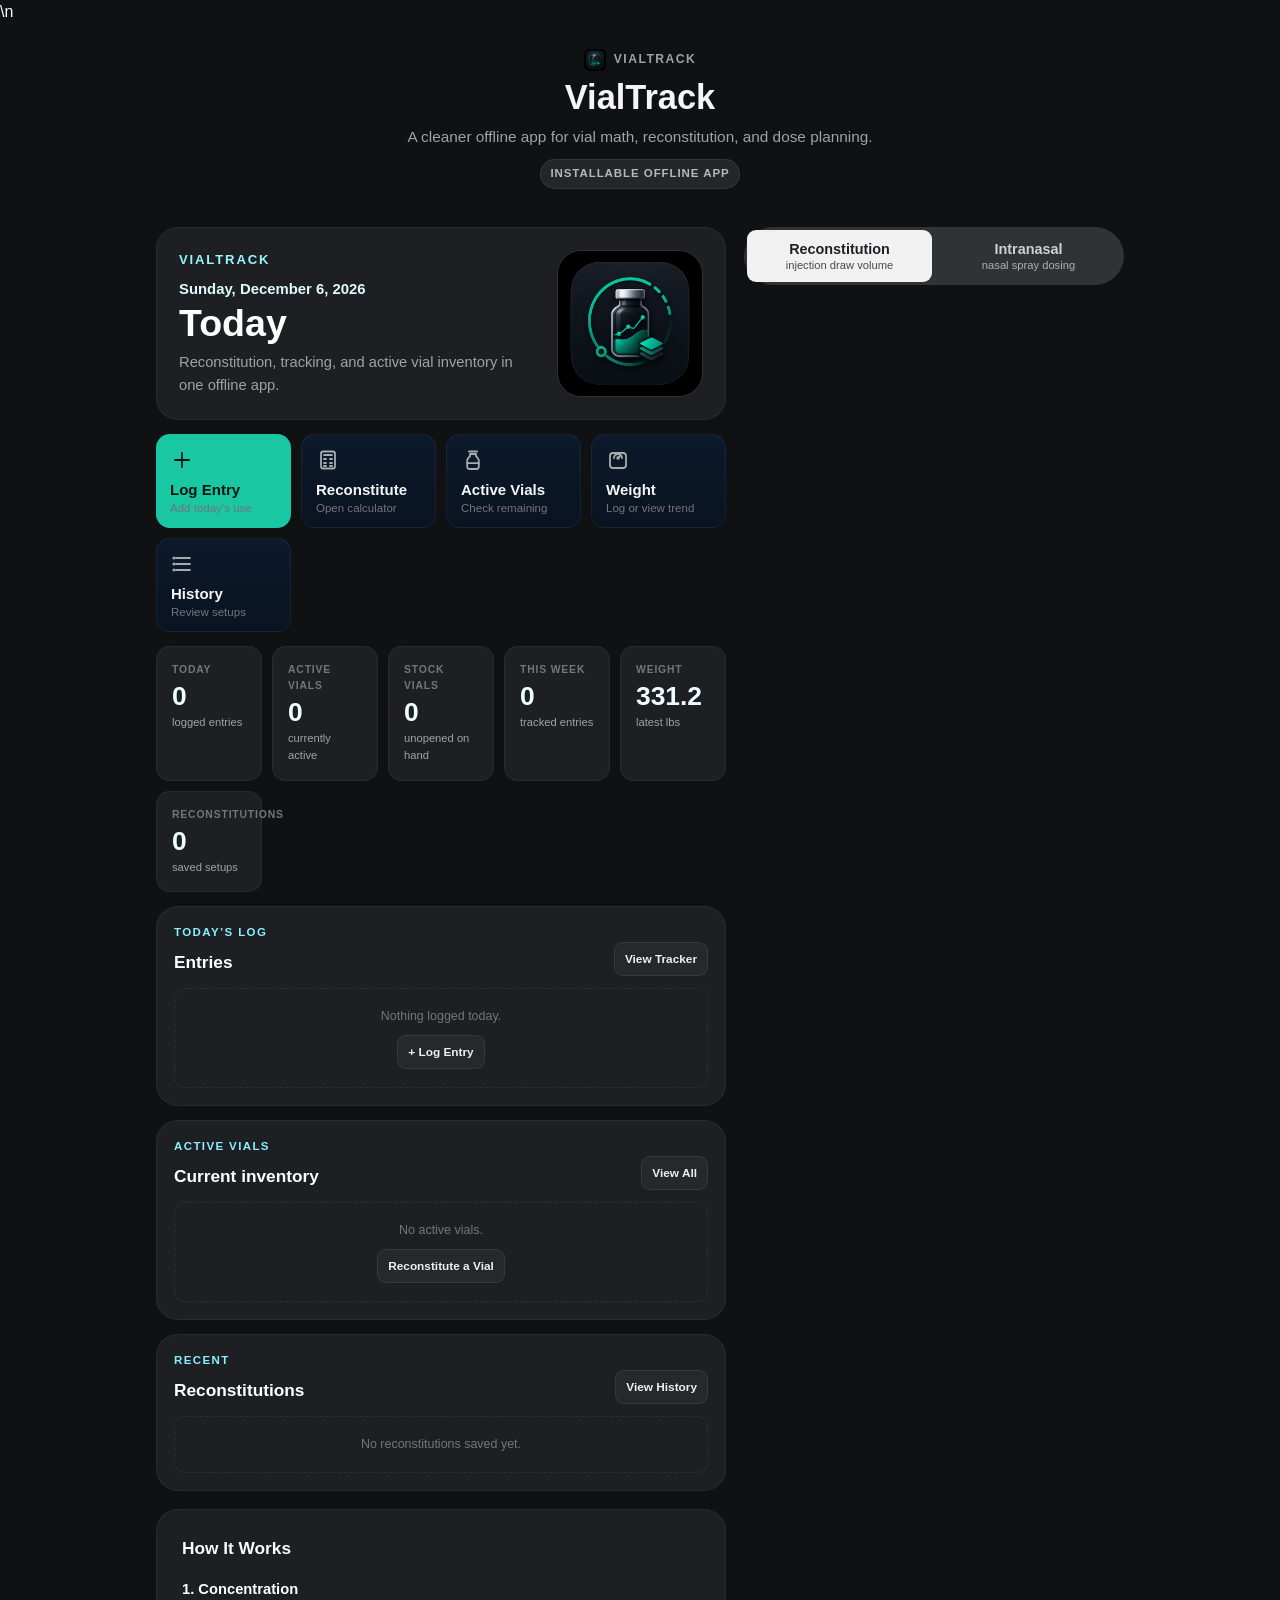
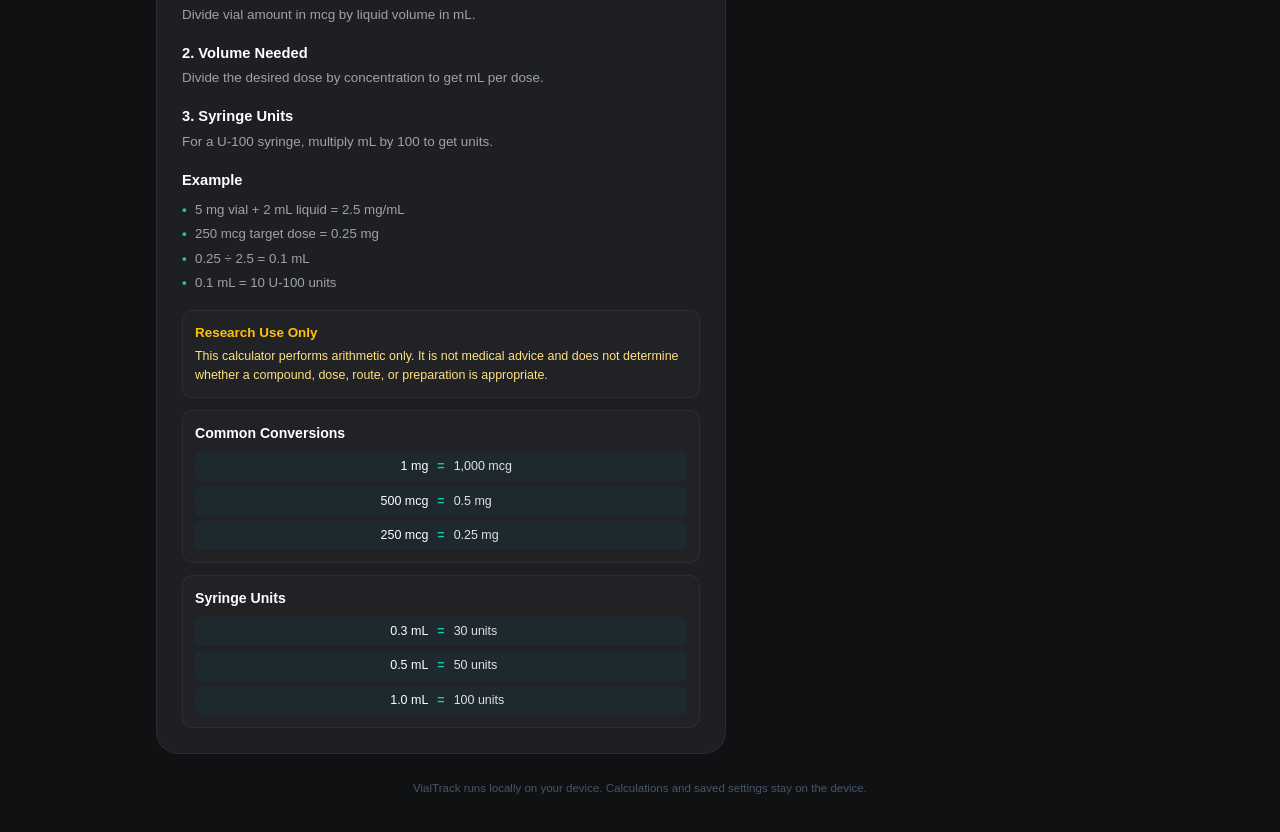
==== commit d69fbe25: "V12" ====
--- a/VialTrack.html
+++ b/VialTrack.html
@@ -12,7 +12,7 @@
 <link rel="manifest" href="./manifest.json">
 <link rel="apple-touch-icon" href="./icon-192.png">
 
-<title>VialTrack</title>
+<title>VialTrack</title>\n<meta name="vialtrack-version" content="12.0.0">
 <meta name="description" content="Offline peptide reconstitution and intranasal calculator.">
 <style>
 *{box-sizing:border-box;margin:0;padding:0}
@@ -2128,6 +2128,245 @@
   border-radius:14px!important;
 }
 
+
+/* V11 native-app polish */
+html{
+  scroll-behavior:auto!important;
+  scroll-padding-top:12px;
+  scroll-padding-bottom:calc(78px + env(safe-area-inset-bottom));
+  overscroll-behavior-y:auto;
+}
+body{
+  overflow-x:hidden!important;
+  overflow-y:auto!important;
+  overscroll-behavior-y:auto!important;
+  -webkit-overflow-scrolling:touch;
+  touch-action:pan-y;
+}
+.container{
+  min-height:100dvh;
+}
+.appView{
+  scroll-margin-top:12px;
+  scroll-margin-bottom:calc(82px + env(safe-area-inset-bottom));
+}
+.trackerComposer,.weightComposer,#stockComposer,#manualActiveComposer,
+.vialCard,.stockCard,.historyCard{
+  scroll-margin-top:14px;
+  scroll-margin-bottom:calc(84px + env(safe-area-inset-bottom));
+}
+.appNavSvg{
+  width:22px;
+  height:22px;
+  display:block;
+  fill:none;
+  stroke:currentColor;
+  stroke-width:1.8;
+  stroke-linecap:round;
+  stroke-linejoin:round;
+}
+.navIcon{
+  width:24px;
+  height:24px;
+  display:grid!important;
+  place-items:center;
+  color:#8f9297;
+}
+.navBtn.active .navIcon{
+  color:#19c7a2!important;
+}
+.navLabel{
+  font-weight:600;
+  letter-spacing:.01em;
+}
+.quickAction{
+  position:relative;
+}
+.quickActionIcon{
+  width:24px;
+  height:24px;
+  display:grid;
+  place-items:center;
+  color:#a7aaaf;
+  margin-bottom:9px;
+}
+.quickAction.primary .quickActionIcon{
+  color:#081511;
+}
+.quickActionIcon .appNavSvg{
+  width:24px;
+  height:24px;
+}
+@media(max-width:640px){
+  .header{
+    display:flex!important;
+    align-items:center!important;
+    justify-content:space-between!important;
+    min-height:34px;
+    margin:0 2px 4px!important;
+    padding:0!important;
+    text-align:left!important;
+  }
+  .header h1,
+  .header .subtitle,
+  .header .offline-badge{
+    display:none!important;
+  }
+  .brandWithIcon{
+    font-size:.78rem!important;
+    color:#d7d9dc!important;
+    text-transform:none!important;
+    letter-spacing:.02em!important;
+    font-weight:700!important;
+  }
+  .brandIcon{
+    width:25px!important;
+    height:25px!important;
+    border-radius:7px!important;
+  }
+  .container{
+    padding:8px 10px calc(76px + env(safe-area-inset-bottom))!important;
+  }
+  .footer{
+    padding-bottom:8px!important;
+  }
+  .bottomNav{
+    height:calc(62px + env(safe-area-inset-bottom));
+    align-items:start!important;
+    padding:7px 3px env(safe-area-inset-bottom)!important;
+  }
+  .navBtn{
+    min-height:50px!important;
+    gap:4px!important;
+  }
+  .navLabel{
+    font-size:.60rem!important;
+  }
+  .navIcon{
+    width:23px!important;
+    height:23px!important;
+  }
+  .navIcon .appNavSvg{
+    width:21px!important;
+    height:21px!important;
+  }
+  .quickAction{
+    min-height:88px!important;
+    display:flex;
+    flex-direction:column;
+    justify-content:center;
+  }
+  .quickActionTitle{
+    font-size:.9rem!important;
+  }
+  .quickActionSub{
+    font-size:.68rem!important;
+  }
+  main,#mainContent{
+    overflow:visible!important;
+  }
+  .tabbar{
+    margin-top:2px!important;
+  }
+  .sidebar{
+    margin-bottom:4px;
+  }
+}
+
+
+/* V12 in-app updater */
+.appUpdateOverlay{
+  position:fixed;
+  inset:0;
+  z-index:9999;
+  display:grid;
+  place-items:end center;
+  padding:18px 14px calc(18px + env(safe-area-inset-bottom));
+  background:rgba(0,0,0,.58);
+  backdrop-filter:blur(8px);
+}
+.appUpdateOverlay.hidden{display:none!important}
+.appUpdateCard{
+  width:min(100%,430px);
+  padding:22px 18px 18px;
+  border-radius:24px;
+  background:#1d1f22;
+  border:1px solid rgba(255,255,255,.08);
+  box-shadow:0 22px 70px rgba(0,0,0,.48);
+}
+.appUpdateIconWrap{
+  width:54px;
+  height:54px;
+  border-radius:15px;
+  overflow:hidden;
+  margin-bottom:14px;
+}
+.appUpdateIcon{
+  width:100%;
+  height:100%;
+  display:block;
+}
+.appUpdateEyebrow{
+  color:#19c7a2;
+  font-size:.68rem;
+  font-weight:800;
+  text-transform:uppercase;
+  letter-spacing:.1em;
+}
+.appUpdateCard h3{
+  margin:4px 0 8px;
+  font-size:1.35rem;
+  color:#f5f5f6;
+}
+.appUpdateCard p{
+  margin:0;
+  color:#a0a2a7;
+  font-size:.88rem;
+  line-height:1.45;
+}
+.appUpdateVersion{
+  margin-top:11px;
+  color:#777b81;
+  font-size:.73rem;
+}
+.appUpdateActions{
+  display:grid;
+  grid-template-columns:.8fr 1.2fr;
+  gap:8px;
+  margin-top:18px;
+}
+.appUpdateBtn{
+  min-height:48px;
+  border-radius:13px;
+  font-weight:760;
+  cursor:pointer;
+}
+.appUpdateBtn.secondary{
+  background:#26282c;
+  border:1px solid rgba(255,255,255,.08);
+  color:#efeff1;
+}
+.appUpdateBtn.primary{
+  background:#19c7a2;
+  border:0;
+  color:#081511;
+}
+.appUpdateBtn:disabled{
+  opacity:.6;
+  cursor:default;
+}
+.appUpdateStatus{
+  margin-top:11px;
+  text-align:center;
+  color:#a0a2a7;
+  font-size:.78rem;
+}
+@media(min-width:641px){
+  .appUpdateOverlay{
+    place-items:center;
+  }
+}
+
 </style>
 </head>
 <body>
@@ -2164,23 +2403,23 @@
 
     <div class="quickActions">
       <button class="quickAction primary" type="button" onclick="homeQuickLog()">
-        <span class="quickActionTitle">+ Log Entry</span>
+        <span class="quickActionIcon"><svg class="appNavSvg" viewBox="0 0 24 24" aria-hidden="true" focusable="false"><path d="M12 5v14M5 12h14"/></svg></span><span class="quickActionTitle">Log Entry</span>
         <span class="quickActionSub">Add today’s use</span>
       </button>
       <button class="quickAction" type="button" onclick="showView('calculator')">
-        <span class="quickActionTitle">Reconstitute</span>
+        <span class="quickActionIcon"><svg class="appNavSvg" viewBox="0 0 24 24" aria-hidden="true" focusable="false"><rect x="5" y="3.5" width="14" height="17" rx="2.3"/><path d="M8 7h8M8 11h2M14 11h2M8 15h2M14 15h2M8 18h2M14 18h2"/></svg></span><span class="quickActionTitle">Reconstitute</span>
         <span class="quickActionSub">Open calculator</span>
       </button>
       <button class="quickAction" type="button" onclick="showView('inventory')">
-        <span class="quickActionTitle">Active Vials</span>
+        <span class="quickActionIcon"><svg class="appNavSvg" viewBox="0 0 24 24" aria-hidden="true" focusable="false"><path d="M8 3.5h8M9 6h6v2.2l1.9 2.1a3.6 3.6 0 0 1 .9 2.4v6.1a2.2 2.2 0 0 1-2.2 2.2H8.4a2.2 2.2 0 0 1-2.2-2.2v-6.1a3.6 3.6 0 0 1 .9-2.4L9 8.2Z"/><path d="M6.3 15.2h11.4"/></svg></span><span class="quickActionTitle">Active Vials</span>
         <span class="quickActionSub">Check remaining</span>
       </button>
       <button class="quickAction" type="button" onclick="showView('weight')">
-        <span class="quickActionTitle">Weight</span>
+        <span class="quickActionIcon"><svg class="appNavSvg" viewBox="0 0 24 24" aria-hidden="true" focusable="false"><rect x="4" y="5" width="16" height="15" rx="3"/><path d="M8 10a4 4 0 0 1 8 0"/><path d="m12 10 2-2"/><circle cx="12" cy="10" r=".8"/></svg></span><span class="quickActionTitle">Weight</span>
         <span class="quickActionSub">Log or view trend</span>
       </button>
       <button class="quickAction" type="button" onclick="showView('history')">
-        <span class="quickActionTitle">History</span>
+        <span class="quickActionIcon"><svg class="appNavSvg" viewBox="0 0 24 24" aria-hidden="true" focusable="false"><path d="M5 6h14M5 12h14M5 18h14"/><circle cx="3" cy="6" r=".7"/><circle cx="3" cy="12" r=".7"/><circle cx="3" cy="18" r=".7"/></svg></span><span class="quickActionTitle">History</span>
         <span class="quickActionSub">Review setups</span>
       </button>
     </div>
@@ -2589,13 +2828,31 @@
     <div id="historyList" class="historyList"></div>
   </section>
 
+
+  <div id="appUpdateOverlay" class="appUpdateOverlay hidden" role="dialog" aria-modal="true" aria-labelledby="appUpdateTitle">
+    <div class="appUpdateCard">
+      <div class="appUpdateIconWrap">
+        <img src="./icon-192.png" alt="" class="appUpdateIcon">
+      </div>
+      <div class="appUpdateEyebrow">VialTrack Update</div>
+      <h3 id="appUpdateTitle">Update available</h3>
+      <p id="appUpdateMessage">A newer version of VialTrack is ready. Update now to get the latest features and fixes.</p>
+      <div id="appUpdateVersion" class="appUpdateVersion"></div>
+      <div class="appUpdateActions">
+        <button id="appUpdateLaterBtn" class="appUpdateBtn secondary" type="button" onclick="dismissAppUpdate()">Later</button>
+        <button id="appUpdateNowBtn" class="appUpdateBtn primary" type="button" onclick="applyAppUpdate()">Update VialTrack</button>
+      </div>
+      <div id="appUpdateStatus" class="appUpdateStatus hidden">Updating…</div>
+    </div>
+  </div>
+
   <nav class="bottomNav" aria-label="Primary">
-    <button id="navHome" class="navBtn active" type="button" onclick="showView('home')"><span class="navIcon">⌂</span><span class="navLabel">Home</span></button>
-    <button id="navCalc" class="navBtn" type="button" onclick="showView('calculator')"><span class="navIcon">◌</span><span class="navLabel">Calc</span></button>
-    <button id="navTracker" class="navBtn" type="button" onclick="showView('tracker')"><span class="navIcon">↗</span><span class="navLabel">Tracker</span></button>
-    <button id="navInventory" class="navBtn" type="button" onclick="showView('inventory')"><span class="navIcon">◫</span><span class="navLabel">Vials</span></button>
-    <button id="navWeight" class="navBtn" type="button" onclick="showView('weight')"><span class="navIcon">⚖</span><span class="navLabel">Weight</span></button>
-    <button id="navHistory" class="navBtn" type="button" onclick="showView('history')"><span class="navIcon">☰</span><span class="navLabel">History</span></button>
+    <button id="navHome" class="navBtn active" type="button" onclick="showView('home')"><span class="navIcon"><svg class="appNavSvg" viewBox="0 0 24 24" aria-hidden="true" focusable="false"><path d="M3.5 10.5 12 3.8l8.5 6.7v9.1a1.4 1.4 0 0 1-1.4 1.4h-5.2v-6.3h-3.8V21H4.9a1.4 1.4 0 0 1-1.4-1.4Z"/><path d="M8.8 21v-6.3h6.4V21"/></svg></span><span class="navLabel">Home</span></button>
+    <button id="navCalc" class="navBtn" type="button" onclick="showView('calculator')"><span class="navIcon"><svg class="appNavSvg" viewBox="0 0 24 24" aria-hidden="true" focusable="false"><rect x="5" y="3.5" width="14" height="17" rx="2.3"/><path d="M8 7h8M8 11h2M14 11h2M8 15h2M14 15h2M8 18h2M14 18h2"/></svg></span><span class="navLabel">Calc</span></button>
+    <button id="navTracker" class="navBtn" type="button" onclick="showView('tracker')"><span class="navIcon"><svg class="appNavSvg" viewBox="0 0 24 24" aria-hidden="true" focusable="false"><path d="M4 18.5h16"/><path d="m5.5 15 4-4 3 2.7 6-7"/><circle cx="5.5" cy="15" r="1"/><circle cx="9.5" cy="11" r="1"/><circle cx="12.5" cy="13.7" r="1"/><circle cx="18.5" cy="6.7" r="1"/></svg></span><span class="navLabel">Tracker</span></button>
+    <button id="navInventory" class="navBtn" type="button" onclick="showView('inventory')"><span class="navIcon"><svg class="appNavSvg" viewBox="0 0 24 24" aria-hidden="true" focusable="false"><path d="M8 3.5h8M9 6h6v2.2l1.9 2.1a3.6 3.6 0 0 1 .9 2.4v6.1a2.2 2.2 0 0 1-2.2 2.2H8.4a2.2 2.2 0 0 1-2.2-2.2v-6.1a3.6 3.6 0 0 1 .9-2.4L9 8.2Z"/><path d="M6.3 15.2h11.4"/></svg></span><span class="navLabel">Vials</span></button>
+    <button id="navWeight" class="navBtn" type="button" onclick="showView('weight')"><span class="navIcon"><svg class="appNavSvg" viewBox="0 0 24 24" aria-hidden="true" focusable="false"><rect x="4" y="5" width="16" height="15" rx="3"/><path d="M8 10a4 4 0 0 1 8 0"/><path d="m12 10 2-2"/><circle cx="12" cy="10" r=".8"/></svg></span><span class="navLabel">Weight</span></button>
+    <button id="navHistory" class="navBtn" type="button" onclick="showView('history')"><span class="navIcon"><svg class="appNavSvg" viewBox="0 0 24 24" aria-hidden="true" focusable="false"><path d="M5 6h14M5 12h14M5 18h14"/><circle cx="3" cy="6" r=".7"/><circle cx="3" cy="12" r=".7"/><circle cx="3" cy="18" r=".7"/></svg></span><span class="navLabel">History</span></button>
   </nav>
 
   <main id="mainContent">
@@ -2844,7 +3101,11 @@
 
 let currentView = 'home';
 function showView(view){
+  const previousView = currentView;
   currentView = view;
+  if(previousView !== view){
+    window.scrollTo({top:0,left:0,behavior:'auto'});
+  }
   const home = q('homePanel');
   const recon = q('panelRecon');
   const tracker = q('trackerPanel');
@@ -3335,7 +3596,7 @@
 
   calculateRecon(false,true);
   showView('calculator');
-  window.scrollTo({top:0, behavior:'smooth'});
+  window.scrollTo({top:0, behavior:'auto'});
 }
 
 async function removeHistoryRecord(id){
@@ -3599,7 +3860,7 @@
     q('stockPeptideName').value=''; q('stockStrength').value=20; applyStockUnit('mg'); q('stockQuantity').value=1;
     q('stockReceivedDate').value=localDateString(); q('stockSource').value=''; q('stockLot').value=''; q('stockNotes').value='';
   }else loadStockForEdit(id);
-  q('stockComposer').scrollIntoView({behavior:'smooth',block:'start'});
+  q('stockComposer').scrollIntoView({behavior:'auto',block:'start'});
 }
 async function loadStockForEdit(id){
   const s=await getStockItem(id); if(!s)return;
@@ -3638,7 +3899,7 @@
   q('manualActiveStrengthDisplayUnit').textContent='MG';
   document.querySelectorAll('[data-manual-active-unit]').forEach(b=>b.classList.toggle('active',b.dataset.manualActiveUnit==='mg'));
   q('manualActiveWater').value=2;q('manualActiveDate').value=localDateString();q('manualActiveNotes').value='';
-  q('manualActiveComposer').scrollIntoView({behavior:'smooth',block:'start'});
+  q('manualActiveComposer').scrollIntoView({behavior:'auto',block:'start'});
 }
 function closeManualActiveVial(){q('manualActiveComposer').classList.add('hidden');}
 async function saveManualActiveVial(){
@@ -3657,7 +3918,7 @@
   const h=await getHistoryRecord(historyId); if(!h){alert('That reconstitution record could not be found.');return;}
   const all=await getAllActiveVials();
   const existing=all.find(v=>Number(v.historyId)===Number(historyId)&&v.status==='active');
-  if(existing){if(openInventory){showView('inventory');setTimeout(()=>document.getElementById('vial-'+existing.id)?.scrollIntoView({behavior:'smooth',block:'center'}),100);}return existing.id;}
+  if(existing){if(openInventory){showView('inventory');setTimeout(()=>document.getElementById('vial-'+existing.id)?.scrollIntoView({behavior:'auto',block:'center'}),100);}return existing.id;}
   const totalMcg=amountToMcg(h.vialAmount,h.vialUnit);
   const id=await addActiveVial({historyId:Number(historyId),peptideName:h.peptideName||'Unnamed vial',notes:h.notes||'',createdAt:new Date().toISOString(),reconstitutedAt:h.createdAt||new Date().toISOString(),vialAmount:Number(h.vialAmount)||0,vialUnit:h.vialUnit||'mg',totalMcg,waterVolumeMl:Number(h.waterVolumeMl)||0,concentrationMcgMl:Number(h.concentrationMcgMl)||0,status:'active',sourceStockId:sourceStockId?Number(sourceStockId):null});
   await updateHomeActiveVialCount(); await populateTrackerActiveVials(); await refreshHomeDashboard();
@@ -3688,7 +3949,7 @@
   q('waterVolume').value=2; q('desiredDose').value=2; q('doseUnit').value='mg'; q('doseDisplayUnit').textContent='MG';
   document.querySelectorAll('[data-group="doseUnit"]').forEach(b=>b.classList.toggle('active',b.textContent.trim().toLowerCase()==='mg'));
   setSyringeByUnits(100);
-  q('savePeptideName').value=s.peptideName||'';q('saveReconstitutionNotes').value=s.notes||'';showPendingStockNotice(s);calculateRecon(false,true);showView('calculator');window.scrollTo({top:0,behavior:'smooth'});
+  q('savePeptideName').value=s.peptideName||'';q('saveReconstitutionNotes').value=s.notes||'';showPendingStockNotice(s);calculateRecon(false,true);showView('calculator');window.scrollTo({top:0,behavior:'auto'});
 }
 function showPendingStockNotice(s){
   const n=q('pendingStockNotice');if(!n)return;
@@ -3919,7 +4180,7 @@
     resetTrackerComposer();
   }
 
-  q('trackerComposer').scrollIntoView({behavior:'smooth',block:'start'});
+  q('trackerComposer').scrollIntoView({behavior:'auto',block:'start'});
 }
 
 function closeTrackerComposer(){
@@ -4320,7 +4581,7 @@
         const remaining = total-used;
         const pct = total>0 ? Math.max(0,Math.min(100,(remaining/total)*100)) : 0;
         return `
-          <div class="homeVialMini" onclick="showView('inventory');setTimeout(()=>document.getElementById('vial-${Number(v.id)}')?.scrollIntoView({behavior:'smooth',block:'center'}),80)">
+          <div class="homeVialMini" onclick="showView('inventory');setTimeout(()=>document.getElementById('vial-${Number(v.id)}')?.scrollIntoView({behavior:'auto',block:'center'}),80)">
             <div class="homeVialMiniName">${escHtml(v.peptideName || 'Unnamed vial')}</div>
             <div class="homeVialMiniRemaining">${mcgDisplay(remaining)}</div>
             <div class="homeVialMiniProgress"><div style="width:${pct.toFixed(1)}%"></div></div>
@@ -4596,7 +4857,7 @@
   }else{
     loadWeightForEdit(id);
   }
-  q('weightComposer').scrollIntoView({behavior:'smooth',block:'start'});
+  q('weightComposer').scrollIntoView({behavior:'auto',block:'start'});
 }
 async function loadWeightForEdit(id){
   const r = await getWeightLog(id);
@@ -4656,7 +4917,7 @@
 
 <script>
 (function(){
-  const STATE_KEY = 'vialTrackState_v9';
+  const STATE_KEY = 'vialTrackState_v12';
   let deferredInstallPrompt = null;
 
   function byId(id){ return document.getElementById(id); }
@@ -4736,12 +4997,7 @@
   // Restore saved state on subsequent launches.
   if(!restoreState()){ showView('home'); }
 
-  // PWA service worker.
-  if('serviceWorker' in navigator && location.protocol !== 'file:'){
-    window.addEventListener('load', function(){
-      navigator.serviceWorker.register('./sw.js').catch(function(){});
-    });
-  }
+
 
   // Android/Chromium installation.
   window.addEventListener('beforeinstallprompt', function(e){
@@ -4780,5 +5036,139 @@
 })();
 </script>
 
+
+<script>
+const VIALTRACK_APP_VERSION = '12.0.0';
+let vialTrackRegistration = null;
+let vialTrackWaitingWorker = null;
+let vialTrackUpdateDismissed = false;
+let vialTrackRefreshingForUpdate = false;
+
+function showAppUpdate(worker=null) {
+  if(vialTrackUpdateDismissed) return;
+  vialTrackWaitingWorker = worker || vialTrackWaitingWorker;
+  const overlay = document.getElementById('appUpdateOverlay');
+  const version = document.getElementById('appUpdateVersion');
+  if(version) version.textContent = 'Installed: v' + VIALTRACK_APP_VERSION + ' · New version ready';
+  if(overlay) overlay.classList.remove('hidden');
+}
+
+function dismissAppUpdate() {
+  vialTrackUpdateDismissed = true;
+  document.getElementById('appUpdateOverlay')?.classList.add('hidden');
+}
+
+function setUpdateBusy(busy) {
+  const now = document.getElementById('appUpdateNowBtn');
+  const later = document.getElementById('appUpdateLaterBtn');
+  const status = document.getElementById('appUpdateStatus');
+  if(now) now.disabled = busy;
+  if(later) later.disabled = busy;
+  if(status) status.classList.toggle('hidden', !busy);
+}
+
+async function applyAppUpdate() {
+  setUpdateBusy(true);
+
+  try {
+    if(vialTrackWaitingWorker) {
+      vialTrackWaitingWorker.postMessage({type:'SKIP_WAITING'});
+      return;
+    }
+
+    if(vialTrackRegistration?.waiting) {
+      vialTrackWaitingWorker = vialTrackRegistration.waiting;
+      vialTrackWaitingWorker.postMessage({type:'SKIP_WAITING'});
+      return;
+    }
+
+    if(vialTrackRegistration) {
+      await vialTrackRegistration.update();
+      if(vialTrackRegistration.waiting) {
+        vialTrackWaitingWorker = vialTrackRegistration.waiting;
+        vialTrackWaitingWorker.postMessage({type:'SKIP_WAITING'});
+        return;
+      }
+    }
+
+    // Fallback if the browser already activated the update.
+    window.location.reload();
+  } catch(err) {
+    setUpdateBusy(false);
+    const status = document.getElementById('appUpdateStatus');
+    if(status) {
+      status.textContent = 'Could not update automatically. Reopen VialTrack and try again.';
+      status.classList.remove('hidden');
+    }
+  }
+}
+
+function watchInstallingWorker(worker) {
+  if(!worker) return;
+  worker.addEventListener('statechange', () => {
+    if(worker.state === 'installed' && navigator.serviceWorker.controller) {
+      showAppUpdate(worker);
+    }
+  });
+}
+
+async function checkForVialTrackUpdate() {
+  if(!('serviceWorker' in navigator) || location.protocol === 'file:') return;
+
+  try {
+    if(!vialTrackRegistration) {
+      vialTrackRegistration = await navigator.serviceWorker.getRegistration('./');
+    }
+    if(!vialTrackRegistration) return;
+
+    vialTrackUpdateDismissed = false;
+    await vialTrackRegistration.update();
+
+    if(vialTrackRegistration.waiting) {
+      showAppUpdate(vialTrackRegistration.waiting);
+    }
+  } catch(err) {
+    // Stay silent offline. The existing installed app keeps working.
+  }
+}
+
+if('serviceWorker' in navigator && location.protocol !== 'file:') {
+  window.addEventListener('load', async () => {
+    try {
+      vialTrackRegistration = await navigator.serviceWorker.register('./sw.js');
+
+      if(vialTrackRegistration.waiting && navigator.serviceWorker.controller) {
+        showAppUpdate(vialTrackRegistration.waiting);
+      }
+
+      watchInstallingWorker(vialTrackRegistration.installing);
+
+      vialTrackRegistration.addEventListener('updatefound', () => {
+        watchInstallingWorker(vialTrackRegistration.installing);
+      });
+
+      // Explicitly check whenever the app opens.
+      await checkForVialTrackUpdate();
+    } catch(err) {}
+  });
+
+  navigator.serviceWorker.addEventListener('controllerchange', () => {
+    if(vialTrackRefreshingForUpdate) return;
+    vialTrackRefreshingForUpdate = true;
+    window.location.reload();
+  });
+
+  // Re-check after returning to an app that has been sitting open.
+  document.addEventListener('visibilitychange', () => {
+    if(document.visibilityState === 'visible') {
+      checkForVialTrackUpdate();
+    }
+  });
+
+  // Also re-check periodically while the app remains open.
+  setInterval(checkForVialTrackUpdate, 60 * 60 * 1000);
+}
+</script>
+
 </body>
 </html>
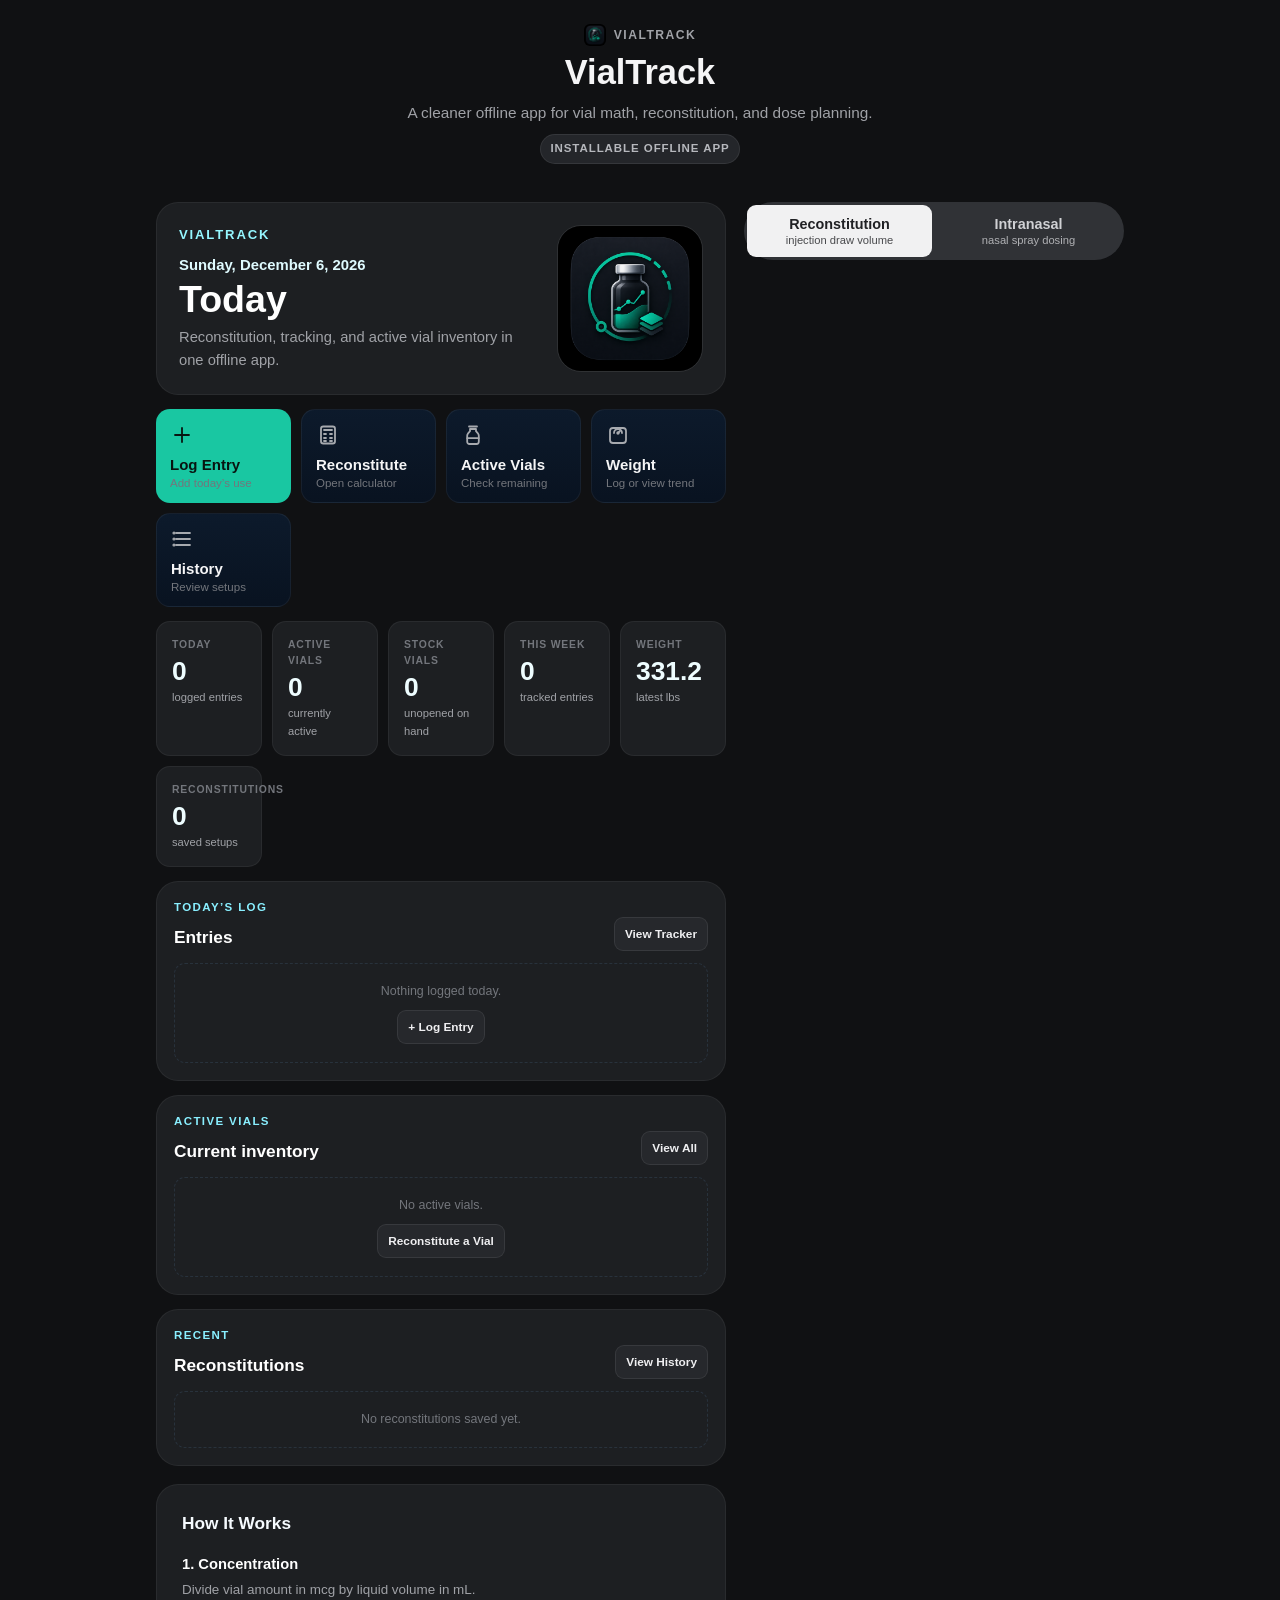
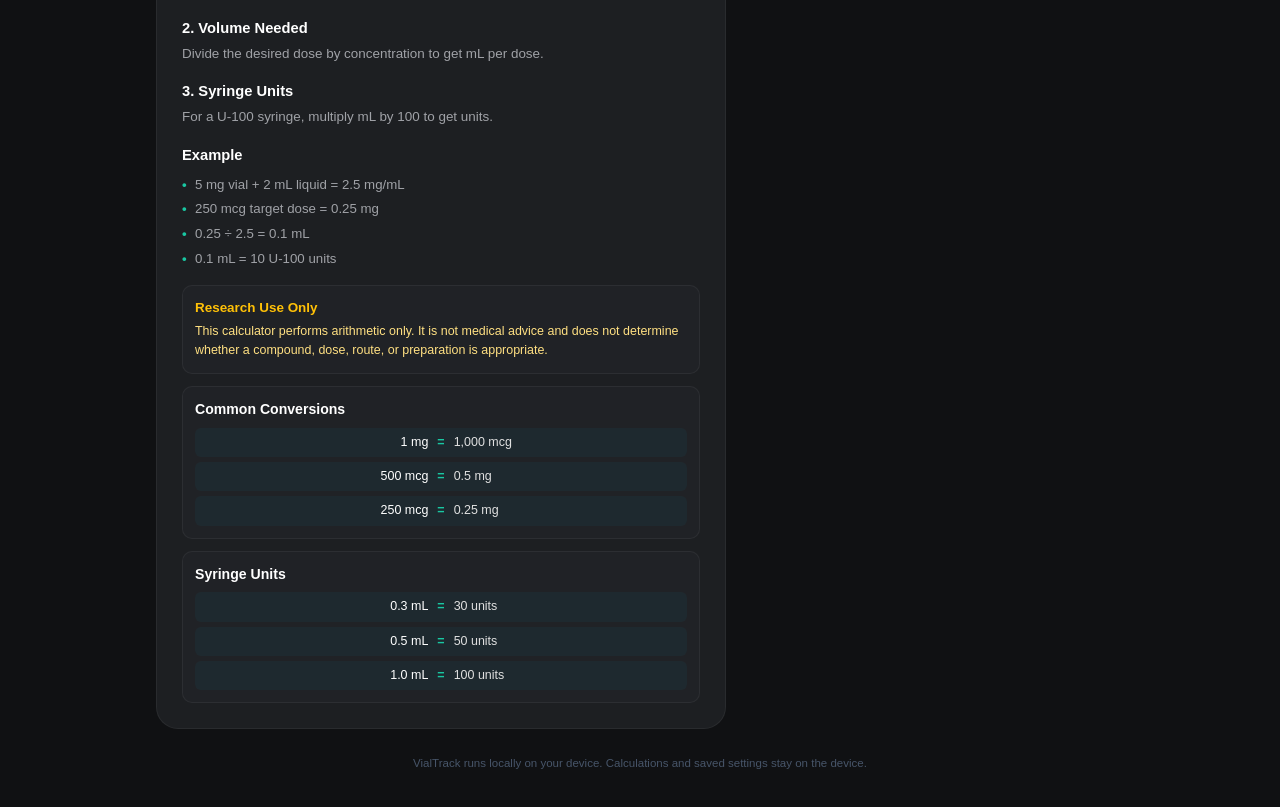
==== commit 21cf57ec: "V12.0 1" ====
--- a/VialTrack.html
+++ b/VialTrack.html
@@ -12,7 +12,8 @@
 <link rel="manifest" href="./manifest.json">
 <link rel="apple-touch-icon" href="./icon-192.png">
 
-<title>VialTrack</title>\n<meta name="vialtrack-version" content="12.0.0">
+<title>VialTrack</title>
+<meta name="vialtrack-version" content="12.0.1">
 <meta name="description" content="Offline peptide reconstitution and intranasal calculator.">
 <style>
 *{box-sizing:border-box;margin:0;padding:0}
@@ -5038,7 +5039,7 @@
 
 
 <script>
-const VIALTRACK_APP_VERSION = '12.0.0';
+const VIALTRACK_APP_VERSION = '12.0.1';
 let vialTrackRegistration = null;
 let vialTrackWaitingWorker = null;
 let vialTrackUpdateDismissed = false;
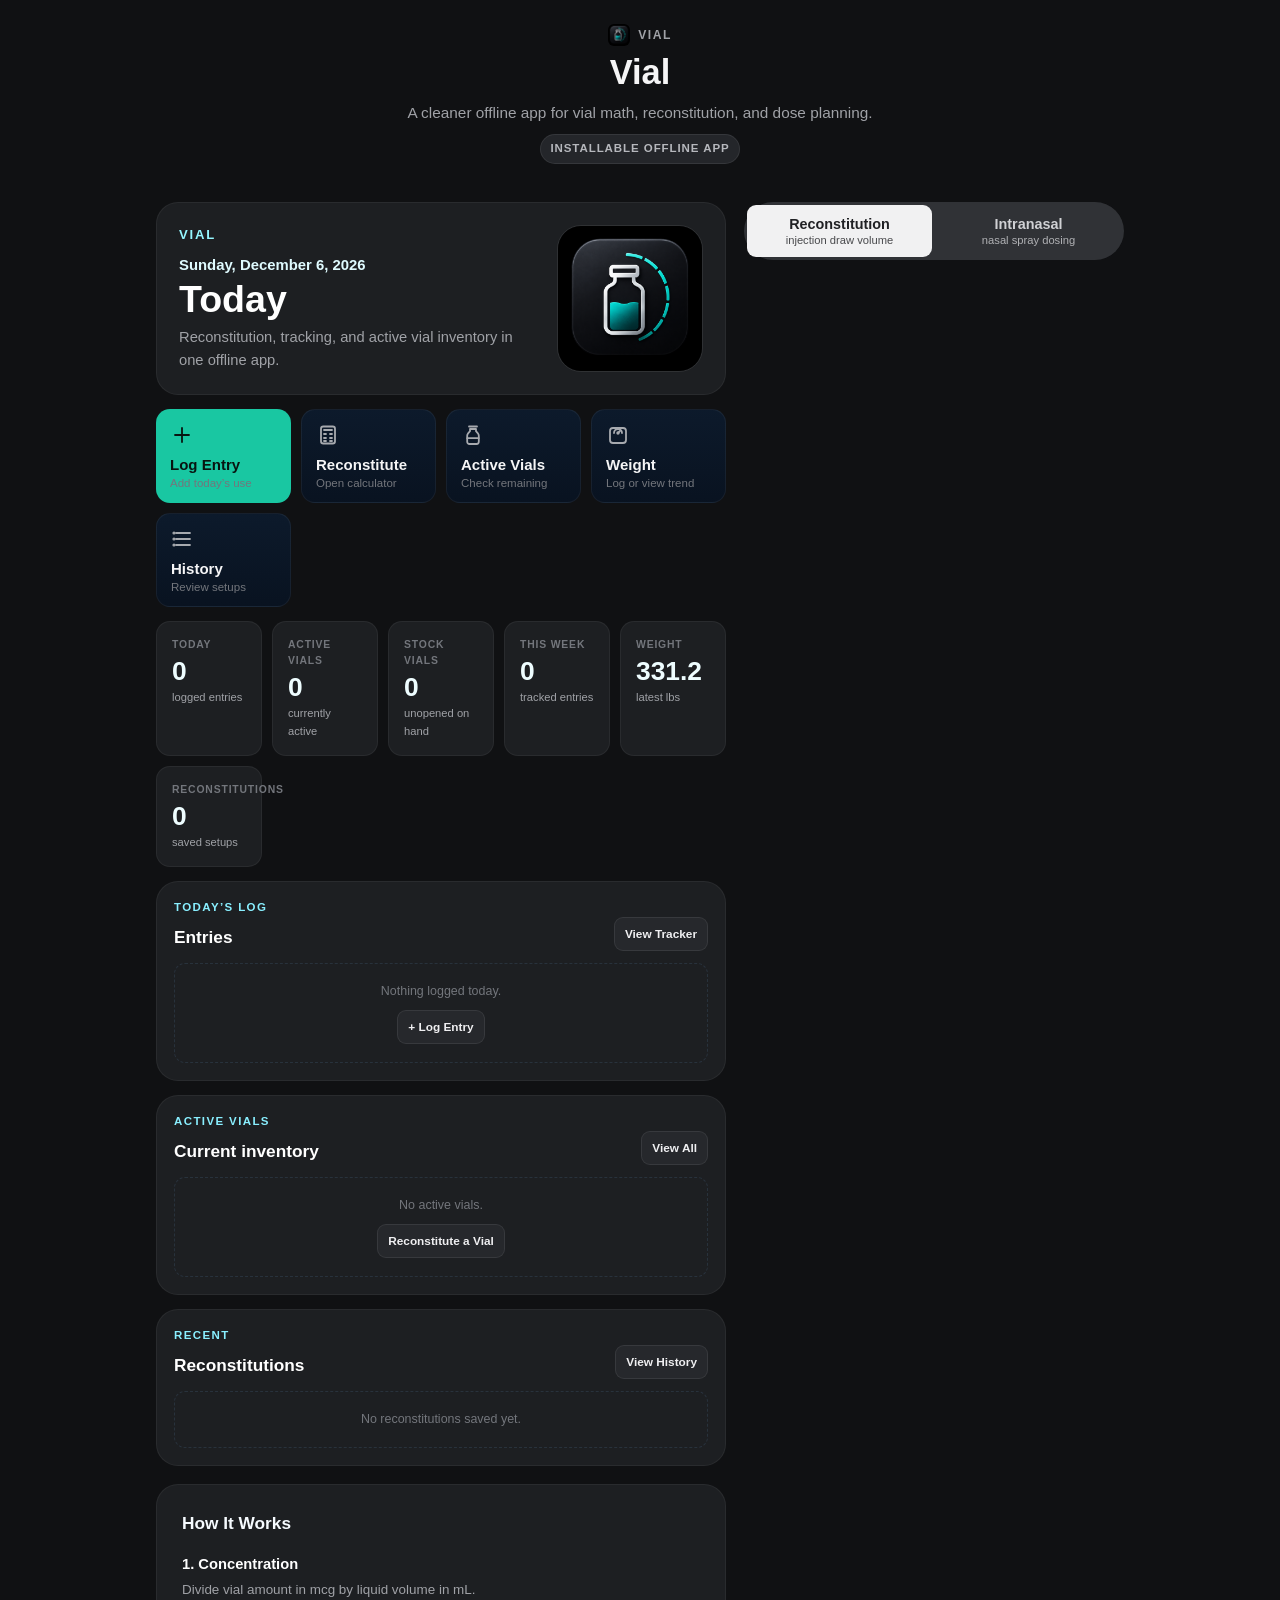
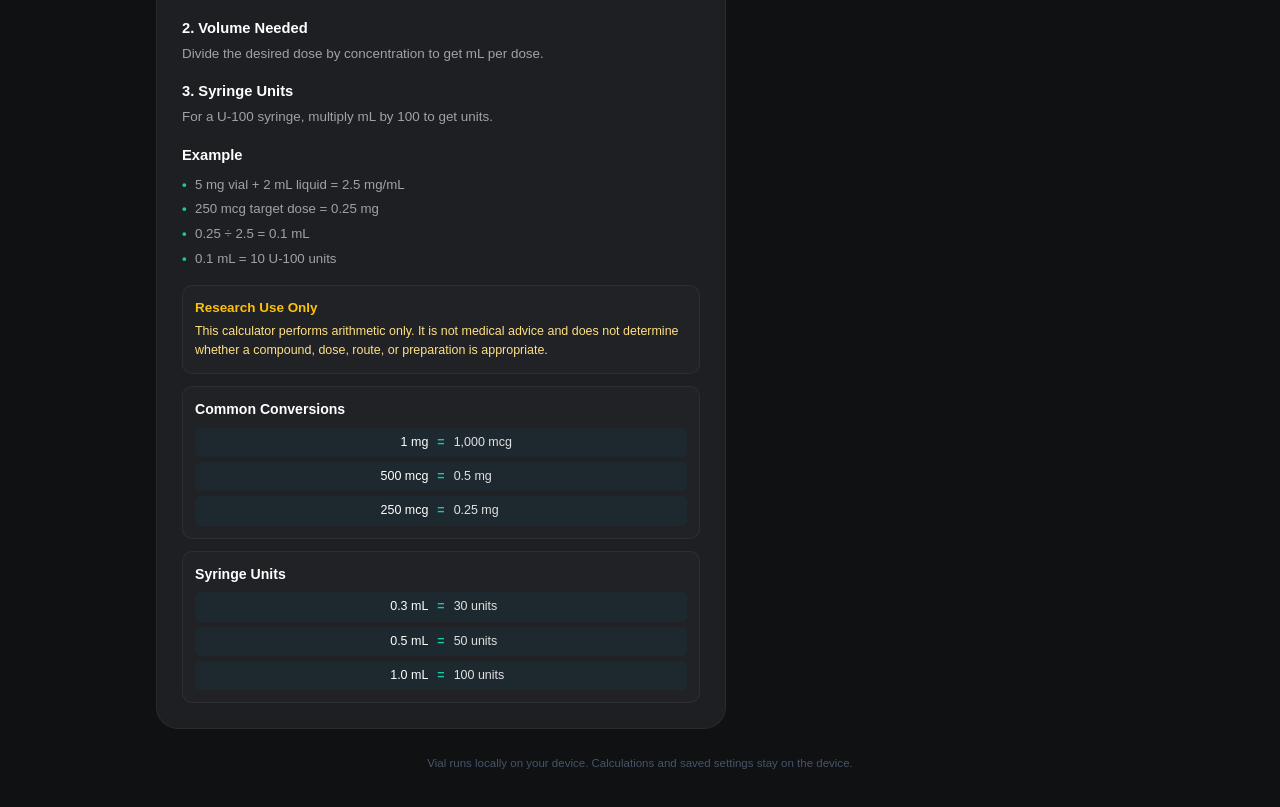
==== commit daa6552e: "V13" ====
--- a/VialTrack.html
+++ b/VialTrack.html
@@ -8,12 +8,12 @@
 <meta name="mobile-web-app-capable" content="yes">
 <meta name="apple-mobile-web-app-capable" content="yes">
 <meta name="apple-mobile-web-app-status-bar-style" content="black-translucent">
-<meta name="apple-mobile-web-app-title" content="VialTrack">
+<meta name="apple-mobile-web-app-title" content="Vial">
 <link rel="manifest" href="./manifest.json">
 <link rel="apple-touch-icon" href="./icon-192.png">
 
-<title>VialTrack</title>
-<meta name="vialtrack-version" content="12.0.1">
+<title>Vial</title>
+<meta name="vialtrack-version" content="13.0.0">
 <meta name="description" content="Offline peptide reconstitution and intranasal calculator.">
 <style>
 *{box-sizing:border-box;margin:0;padding:0}
@@ -2373,14 +2373,14 @@
 <body>
 <div class="container">
   <header class="header">
-    <div class="brand brandWithIcon"><img src="./icon-192.png" alt="VialTrack" class="brandIcon"> <span>VialTrack</span></div>
-    <h1>VialTrack</h1>
+    <div class="brand brandWithIcon"><img src="./icon-192.png" alt="Vial" class="brandIcon"> <span>Vial</span></div>
+    <h1>Vial</h1>
     <div class="subtitle">A cleaner offline app for vial math, reconstitution, and dose planning.</div>
     <div class="offline-badge">Installable Offline App</div>
   </header>
 
   <div id="installArea" class="installArea">
-    <button id="installButton" class="installButton hidden" type="button">Install VialTrack</button>
+    <button id="installButton" class="installButton hidden" type="button">Install Vial</button>
     <button id="iosInstallButton" class="installButton hidden" type="button">Install on iPhone</button>
     <div id="iosInstallHelp" class="iosInstallHelp hidden">
       In Safari, tap Share, then choose <strong>Add to Home Screen</strong>.
@@ -2392,13 +2392,13 @@
   <section id="homePanel" class="homePanel appView">
     <div class="todayHero">
       <div class="todayHeroText">
-        <div class="heroEyebrow">VialTrack</div>
+        <div class="heroEyebrow">Vial</div>
         <div id="homeTodayDate" class="todayDate"></div>
         <h2>Today</h2>
         <p>Reconstitution, tracking, and active vial inventory in one offline app.</p>
       </div>
       <div class="todayHeroIcon">
-        <img src="./icon-512.png" alt="VialTrack app icon" class="heroIcon">
+        <img src="./icon-512.png" alt="Vial app icon" class="heroIcon">
       </div>
     </div>
 
@@ -2528,7 +2528,7 @@
           <select id="trackerActiveVialId" class="textInput trackerVialSelect" onchange="trackerVialChanged()">
             <option value="">Not linked to a vial</option>
           </select>
-          <div id="trackerVialRemaining" class="vialRemainingHint">Optional. Linking an entry lets VialTrack calculate remaining quantity.</div>
+          <div id="trackerVialRemaining" class="vialRemainingHint">Optional. Linking an entry lets Vial calculate remaining quantity.</div>
         </div>
 
         <div class="inputcard">
@@ -2709,7 +2709,7 @@
   <section id="weightPanel" class="weightPanel appView hidden">
     <div class="weightTopBar">
       <div>
-        <div class="screenEyebrow">VialTrack</div>
+        <div class="screenEyebrow">Vial</div>
         <h2>Weight</h2>
       </div>
       <button class="roundAddBtn" type="button" onclick="openWeightComposer()">+</button>
@@ -2835,13 +2835,13 @@
       <div class="appUpdateIconWrap">
         <img src="./icon-192.png" alt="" class="appUpdateIcon">
       </div>
-      <div class="appUpdateEyebrow">VialTrack Update</div>
+      <div class="appUpdateEyebrow">Vial Update</div>
       <h3 id="appUpdateTitle">Update available</h3>
-      <p id="appUpdateMessage">A newer version of VialTrack is ready. Update now to get the latest features and fixes.</p>
+      <p id="appUpdateMessage">A newer version of Vial is ready. Update now to get the latest features and fixes.</p>
       <div id="appUpdateVersion" class="appUpdateVersion"></div>
       <div class="appUpdateActions">
         <button id="appUpdateLaterBtn" class="appUpdateBtn secondary" type="button" onclick="dismissAppUpdate()">Later</button>
-        <button id="appUpdateNowBtn" class="appUpdateBtn primary" type="button" onclick="applyAppUpdate()">Update VialTrack</button>
+        <button id="appUpdateNowBtn" class="appUpdateBtn primary" type="button" onclick="applyAppUpdate()">Update Vial</button>
       </div>
       <div id="appUpdateStatus" class="appUpdateStatus hidden">Updating…</div>
     </div>
@@ -2939,7 +2939,7 @@
           <div class="saveReconstitution">
             <div class="saveHeader">
               <div>
-                <div class="dashLabel">Save to VialTrack</div>
+                <div class="dashLabel">Save to Vial</div>
                 <h3>Save this reconstitution</h3>
               </div>
             </div>
@@ -3088,7 +3088,7 @@
     </div>
   </aside>
 
-  <div class="footer">VialTrack runs locally on your device. Calculations and saved settings stay on the device.</div>
+  <div class="footer">Vial runs locally on your device. Calculations and saved settings stay on the device.</div>
 </div>
 
 <script>
@@ -3321,12 +3321,12 @@
 
 
 <script>
-const VT_DB_NAME = 'VialTrackDB';
+const VT_DB_NAME = 'VialDB';
 const VT_DB_VERSION = 5;
 const VT_HISTORY_STORE = 'reconstitutions';
 let vtDbPromise = null;
 
-function openVialTrackDB(){
+function openVialDB(){
   if(vtDbPromise) return vtDbPromise;
   vtDbPromise = new Promise((resolve,reject)=>{
     const req = indexedDB.open(VT_DB_NAME, VT_DB_VERSION);
@@ -3368,7 +3368,7 @@
 }
 
 async function addHistoryRecord(record){
-  const db = await openVialTrackDB();
+  const db = await openVialDB();
   return new Promise((resolve,reject)=>{
     const tx = db.transaction(VT_HISTORY_STORE,'readwrite');
     const req = tx.objectStore(VT_HISTORY_STORE).add(record);
@@ -3378,7 +3378,7 @@
 }
 
 async function getAllHistoryRecords(){
-  const db = await openVialTrackDB();
+  const db = await openVialDB();
   return new Promise((resolve,reject)=>{
     const tx = db.transaction(VT_HISTORY_STORE,'readonly');
     const req = tx.objectStore(VT_HISTORY_STORE).getAll();
@@ -3388,7 +3388,7 @@
 }
 
 async function getHistoryRecord(id){
-  const db = await openVialTrackDB();
+  const db = await openVialDB();
   return new Promise((resolve,reject)=>{
     const tx = db.transaction(VT_HISTORY_STORE,'readonly');
     const req = tx.objectStore(VT_HISTORY_STORE).get(Number(id));
@@ -3398,7 +3398,7 @@
 }
 
 async function deleteHistoryRecord(id){
-  const db = await openVialTrackDB();
+  const db = await openVialDB();
   return new Promise((resolve,reject)=>{
     const tx = db.transaction(VT_HISTORY_STORE,'readwrite');
     const req = tx.objectStore(VT_HISTORY_STORE).delete(Number(id));
@@ -3408,7 +3408,7 @@
 }
 
 async function clearHistoryRecords(){
-  const db = await openVialTrackDB();
+  const db = await openVialDB();
   return new Promise((resolve,reject)=>{
     const tx = db.transaction(VT_HISTORY_STORE,'readwrite');
     const req = tx.objectStore(VT_HISTORY_STORE).clear();
@@ -3628,7 +3628,7 @@
   try{ stockInventory = await getAllStockItems(); }catch(e){}
   try{ weightLogs = await getAllWeightLogs(); }catch(e){}
   const payload = {
-    app:'VialTrack',
+    app:'Vial',
     version:'v9',
     exportedAt:new Date().toISOString(),
     reconstitutions:records,
@@ -3642,7 +3642,7 @@
   const a = document.createElement('a');
   const stamp = new Date().toISOString().slice(0,10);
   a.href = url;
-  a.download = 'VialTrack-Backup-' + stamp + '.json';
+  a.download = 'Vial-Backup-' + stamp + '.json';
   document.body.appendChild(a);
   a.click();
   a.remove();
@@ -3739,7 +3739,7 @@
       ' imported.');
   }catch(err){
     event.target.value = '';
-    alert('That file could not be imported as VialTrack history.');
+    alert('That file could not be imported as Vial history.');
   }
 }
 
@@ -3757,7 +3757,7 @@
 let pendingStockId = null;
 
 async function addActiveVial(record){
-  const db = await openVialTrackDB();
+  const db = await openVialDB();
   return new Promise((resolve,reject)=>{
     const tx = db.transaction(VT_VIAL_STORE,'readwrite');
     const req = tx.objectStore(VT_VIAL_STORE).add(record);
@@ -3765,7 +3765,7 @@
   });
 }
 async function updateActiveVial(record){
-  const db = await openVialTrackDB();
+  const db = await openVialDB();
   return new Promise((resolve,reject)=>{
     const tx = db.transaction(VT_VIAL_STORE,'readwrite');
     const req = tx.objectStore(VT_VIAL_STORE).put(record);
@@ -3773,7 +3773,7 @@
   });
 }
 async function getActiveVial(id){
-  const db = await openVialTrackDB();
+  const db = await openVialDB();
   return new Promise((resolve,reject)=>{
     const tx = db.transaction(VT_VIAL_STORE,'readonly');
     const req = tx.objectStore(VT_VIAL_STORE).get(Number(id));
@@ -3781,7 +3781,7 @@
   });
 }
 async function getAllActiveVials(){
-  const db = await openVialTrackDB();
+  const db = await openVialDB();
   return new Promise((resolve,reject)=>{
     const tx = db.transaction(VT_VIAL_STORE,'readonly');
     const req = tx.objectStore(VT_VIAL_STORE).getAll();
@@ -3789,7 +3789,7 @@
   });
 }
 async function addStockItem(record){
-  const db = await openVialTrackDB();
+  const db = await openVialDB();
   return new Promise((resolve,reject)=>{
     const tx = db.transaction(VT_STOCK_STORE,'readwrite');
     const req = tx.objectStore(VT_STOCK_STORE).add(record);
@@ -3797,7 +3797,7 @@
   });
 }
 async function updateStockItem(record){
-  const db = await openVialTrackDB();
+  const db = await openVialDB();
   return new Promise((resolve,reject)=>{
     const tx = db.transaction(VT_STOCK_STORE,'readwrite');
     const req = tx.objectStore(VT_STOCK_STORE).put(record);
@@ -3805,7 +3805,7 @@
   });
 }
 async function getStockItem(id){
-  const db = await openVialTrackDB();
+  const db = await openVialDB();
   return new Promise((resolve,reject)=>{
     const tx = db.transaction(VT_STOCK_STORE,'readonly');
     const req = tx.objectStore(VT_STOCK_STORE).get(Number(id));
@@ -3813,7 +3813,7 @@
   });
 }
 async function getAllStockItems(){
-  const db = await openVialTrackDB();
+  const db = await openVialDB();
   return new Promise((resolve,reject)=>{
     const tx = db.transaction(VT_STOCK_STORE,'readonly');
     const req = tx.objectStore(VT_STOCK_STORE).getAll();
@@ -3821,7 +3821,7 @@
   });
 }
 async function deleteStockItem(id){
-  const db = await openVialTrackDB();
+  const db = await openVialDB();
   return new Promise((resolve,reject)=>{
     const tx = db.transaction(VT_STOCK_STORE,'readwrite');
     const req = tx.objectStore(VT_STOCK_STORE).delete(Number(id));
@@ -3996,7 +3996,7 @@
 }
 async function trackerVialChanged(updateName=true){
   const select=q('trackerActiveVialId'),hint=q('trackerVialRemaining'),id=Number(select?.value||0);
-  if(!id){if(hint)hint.textContent='Optional. Linking an entry lets VialTrack calculate remaining quantity.';return;}
+  if(!id){if(hint)hint.textContent='Optional. Linking an entry lets Vial calculate remaining quantity.';return;}
   const vial=await getActiveVial(id);if(!vial)return;const usage=await vialUsageMap(),remaining=(Number(vial.totalMcg)||0)-(usage.get(id)||0);
   if(updateName&&q('trackerPeptideName'))q('trackerPeptideName').value=vial.peptideName||'';if(hint)hint.textContent='Calculated remaining before this entry: '+mcgDisplay(remaining);
 }
@@ -4061,7 +4061,7 @@
 }
 
 async function addTrackerLog(record){
-  const db = await openVialTrackDB();
+  const db = await openVialDB();
   return new Promise((resolve,reject)=>{
     const tx = db.transaction(VT_TRACKER_STORE,'readwrite');
     const req = tx.objectStore(VT_TRACKER_STORE).add(record);
@@ -4071,7 +4071,7 @@
 }
 
 async function updateTrackerLog(record){
-  const db = await openVialTrackDB();
+  const db = await openVialDB();
   return new Promise((resolve,reject)=>{
     const tx = db.transaction(VT_TRACKER_STORE,'readwrite');
     const req = tx.objectStore(VT_TRACKER_STORE).put(record);
@@ -4081,7 +4081,7 @@
 }
 
 async function getTrackerLog(id){
-  const db = await openVialTrackDB();
+  const db = await openVialDB();
   return new Promise((resolve,reject)=>{
     const tx = db.transaction(VT_TRACKER_STORE,'readonly');
     const req = tx.objectStore(VT_TRACKER_STORE).get(Number(id));
@@ -4091,7 +4091,7 @@
 }
 
 async function getAllTrackerLogs(){
-  const db = await openVialTrackDB();
+  const db = await openVialDB();
   return new Promise((resolve,reject)=>{
     const tx = db.transaction(VT_TRACKER_STORE,'readonly');
     const req = tx.objectStore(VT_TRACKER_STORE).getAll();
@@ -4101,7 +4101,7 @@
 }
 
 async function deleteTrackerLog(id){
-  const db = await openVialTrackDB();
+  const db = await openVialDB();
   return new Promise((resolve,reject)=>{
     const tx = db.transaction(VT_TRACKER_STORE,'readwrite');
     const req = tx.objectStore(VT_TRACKER_STORE).delete(Number(id));
@@ -4232,7 +4232,7 @@
         const proceed = confirm(
           'This entry is larger than the calculated remaining amount for this vial (' +
           mcgDisplay(remainingMcg) +
-          '). VialTrack inventory is only an estimate based on linked logs. Save anyway?'
+          '). Vial inventory is only an estimate based on linked logs. Save anyway?'
         );
         if(!proceed) return;
       }
@@ -4647,7 +4647,7 @@
 ];
 
 async function addWeightLog(record){
-  const db = await openVialTrackDB();
+  const db = await openVialDB();
   return new Promise((resolve,reject)=>{
     const tx = db.transaction(VT_WEIGHT_STORE,'readwrite');
     const req = tx.objectStore(VT_WEIGHT_STORE).add(record);
@@ -4656,7 +4656,7 @@
   });
 }
 async function updateWeightLog(record){
-  const db = await openVialTrackDB();
+  const db = await openVialDB();
   return new Promise((resolve,reject)=>{
     const tx = db.transaction(VT_WEIGHT_STORE,'readwrite');
     const req = tx.objectStore(VT_WEIGHT_STORE).put(record);
@@ -4665,7 +4665,7 @@
   });
 }
 async function getWeightLog(id){
-  const db = await openVialTrackDB();
+  const db = await openVialDB();
   return new Promise((resolve,reject)=>{
     const tx = db.transaction(VT_WEIGHT_STORE,'readonly');
     const req = tx.objectStore(VT_WEIGHT_STORE).get(Number(id));
@@ -4674,7 +4674,7 @@
   });
 }
 async function getAllWeightLogs(){
-  const db = await openVialTrackDB();
+  const db = await openVialDB();
   return new Promise((resolve,reject)=>{
     const tx = db.transaction(VT_WEIGHT_STORE,'readonly');
     const req = tx.objectStore(VT_WEIGHT_STORE).getAll();
@@ -4683,7 +4683,7 @@
   });
 }
 async function deleteWeightLog(id){
-  const db = await openVialTrackDB();
+  const db = await openVialDB();
   return new Promise((resolve,reject)=>{
     const tx = db.transaction(VT_WEIGHT_STORE,'readwrite');
     const req = tx.objectStore(VT_WEIGHT_STORE).delete(Number(id));
@@ -5039,7 +5039,7 @@
 
 
 <script>
-const VIALTRACK_APP_VERSION = '12.0.1';
+const VIAL_APP_VERSION = '13.0.0';
 let vialTrackRegistration = null;
 let vialTrackWaitingWorker = null;
 let vialTrackUpdateDismissed = false;
@@ -5050,7 +5050,7 @@
   vialTrackWaitingWorker = worker || vialTrackWaitingWorker;
   const overlay = document.getElementById('appUpdateOverlay');
   const version = document.getElementById('appUpdateVersion');
-  if(version) version.textContent = 'Installed: v' + VIALTRACK_APP_VERSION + ' · New version ready';
+  if(version) version.textContent = 'Installed: v' + VIAL_APP_VERSION + ' · New version ready';
   if(overlay) overlay.classList.remove('hidden');
 }
 
@@ -5098,7 +5098,7 @@
     setUpdateBusy(false);
     const status = document.getElementById('appUpdateStatus');
     if(status) {
-      status.textContent = 'Could not update automatically. Reopen VialTrack and try again.';
+      status.textContent = 'Could not update automatically. Reopen Vial and try again.';
       status.classList.remove('hidden');
     }
   }
@@ -5113,7 +5113,7 @@
   });
 }
 
-async function checkForVialTrackUpdate() {
+async function checkForVialUpdate() {
   if(!('serviceWorker' in navigator) || location.protocol === 'file:') return;
 
   try {
@@ -5149,7 +5149,7 @@
       });
 
       // Explicitly check whenever the app opens.
-      await checkForVialTrackUpdate();
+      await checkForVialUpdate();
     } catch(err) {}
   });
 
@@ -5162,12 +5162,12 @@
   // Re-check after returning to an app that has been sitting open.
   document.addEventListener('visibilitychange', () => {
     if(document.visibilityState === 'visible') {
-      checkForVialTrackUpdate();
+      checkForVialUpdate();
     }
   });
 
   // Also re-check periodically while the app remains open.
-  setInterval(checkForVialTrackUpdate, 60 * 60 * 1000);
+  setInterval(checkForVialUpdate, 60 * 60 * 1000);
 }
 </script>
 
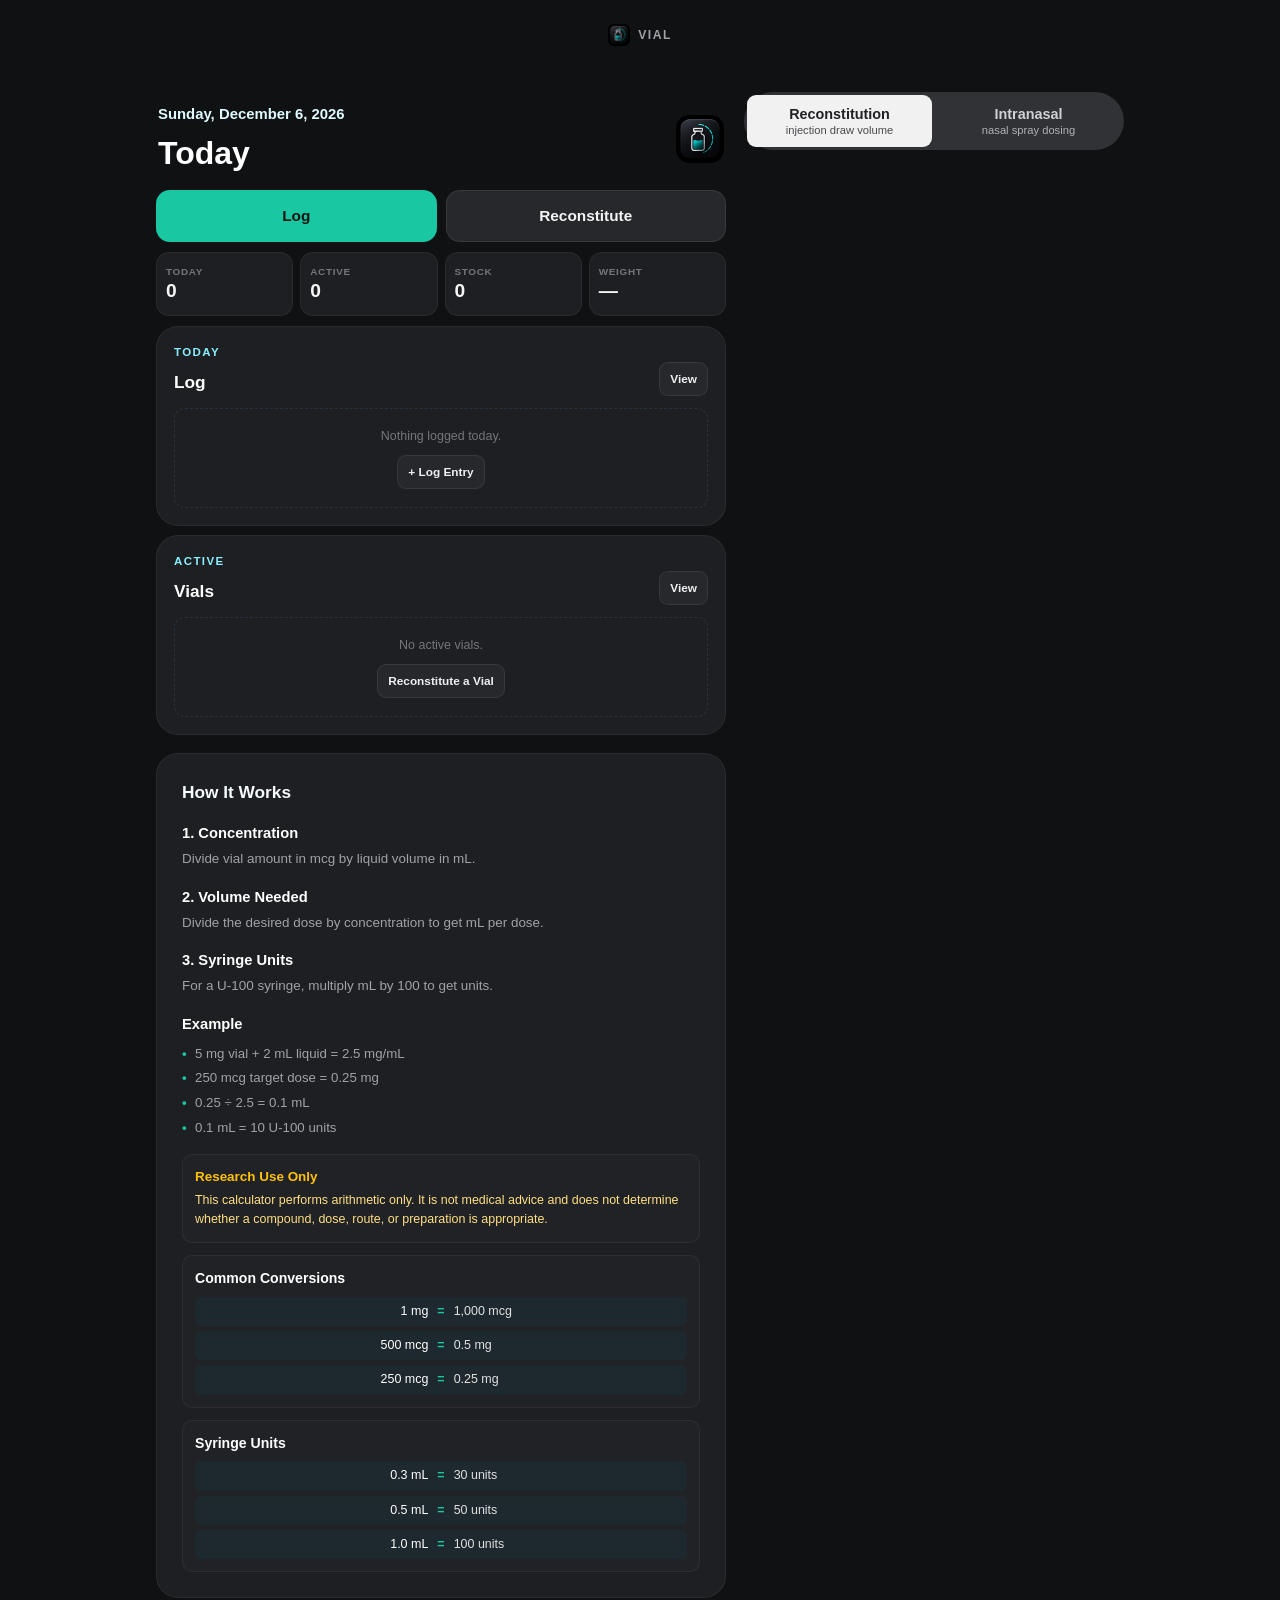
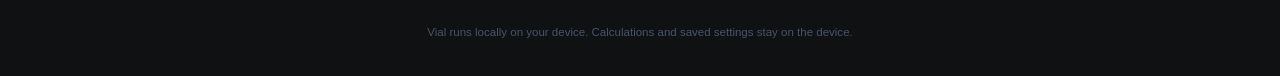
==== commit c8fc9fde: "Build simplified Vial v14" ====
--- a/VialTrack.html
+++ b/VialTrack.html
@@ -13,7 +13,7 @@
 <link rel="apple-touch-icon" href="./icon-192.png">
 
 <title>Vial</title>
-<meta name="vialtrack-version" content="13.0.0">
+<meta name="vialtrack-version" content="14.0.0">
 <meta name="description" content="Offline peptide reconstitution and intranasal calculator.">
 <style>
 *{box-sizing:border-box;margin:0;padding:0}
@@ -2368,6 +2368,10 @@
   }
 }
 
+
+/* V14 simplified product structure */
+.bottomNav{grid-template-columns:repeat(5,1fr)!important}.simpleHomeHead{display:flex;justify-content:space-between;align-items:center;padding:8px 2px 12px}.simpleHomeHead h2{font-size:2rem;margin:3px 0 0}.simpleHomeIcon{width:48px;height:48px;border-radius:14px}.homePrimaryActions{display:grid;grid-template-columns:1fr 1fr;gap:9px;margin-bottom:10px}.homePrimaryBtn{min-height:52px;border:0;border-radius:14px;background:#19c7a2;color:#081511;font-size:.96rem;font-weight:800}.homePrimaryBtn.secondary{background:#26282c;color:#f5f5f6;border:1px solid var(--line2)}.homeCompactStats{display:grid;grid-template-columns:repeat(4,1fr);gap:7px;margin-bottom:10px}.homeCompactStats button{min-height:64px;padding:9px;border-radius:13px;background:#1d1f22;border:1px solid var(--line);color:var(--text);text-align:left}.homeCompactStats span{display:block;font-size:.62rem;text-transform:uppercase;letter-spacing:.07em;color:var(--muted2);font-weight:800}.homeCompactStats strong{display:block;font-size:1.2rem;margin-top:3px}.homeSectionTight{margin-top:9px!important}.simplifiedVialActions{display:grid!important;grid-template-columns:1fr 1fr;gap:7px!important}.subtleAction{opacity:.72}.simpleScreenHeader{padding:5px 2px 12px}.simpleScreenHeader h2{font-size:1.7rem;margin:2px 0}.morePanel{max-width:760px;margin:0 auto}.moreGroup{margin-bottom:14px;border-radius:18px;background:#1d1f22;border:1px solid var(--line);overflow:hidden}.moreGroupTitle{padding:13px 14px 7px;color:var(--muted2);font-size:.66rem;font-weight:800;text-transform:uppercase;letter-spacing:.08em}.moreRow,.moreStaticRow{width:100%;min-height:64px;display:grid;grid-template-columns:34px 1fr 18px;align-items:center;gap:10px;padding:10px 14px;border:0;border-top:1px solid rgba(255,255,255,.035);background:transparent;color:var(--text);text-align:left}.moreStaticRow{grid-template-columns:1fr}.moreRowIcon{width:30px;height:30px;display:grid;place-items:center;color:#19c7a2}.moreRowIcon .appNavSvg{width:21px;height:21px}.eraseIcon{font-size:1.4rem}.moreRow strong,.moreStaticRow strong{display:block;font-size:.9rem}.moreRow small,.moreStaticRow small{display:block;color:var(--muted);font-size:.72rem;margin-top:2px}.moreChevron{color:var(--muted2);font-size:1.3rem}.importMoreRow{cursor:pointer}.importMoreRow input{display:none}.dangerRow .moreRowIcon,.dangerRow strong{color:#dc8b8b}.header .offline-badge,.header .subtitle,.header h1{display:none!important}@media(max-width:640px){.bottomNav{grid-template-columns:repeat(5,1fr)!important}.navLabel{font-size:.63rem!important}.homeCompactStats button{min-height:58px;padding:7px}.homeCompactStats strong{font-size:1.05rem}}
+
 </style>
 </head>
 <body>
@@ -2389,107 +2393,20 @@
 
 
   
+  
   <section id="homePanel" class="homePanel appView">
-    <div class="todayHero">
-      <div class="todayHeroText">
-        <div class="heroEyebrow">Vial</div>
-        <div id="homeTodayDate" class="todayDate"></div>
-        <h2>Today</h2>
-        <p>Reconstitution, tracking, and active vial inventory in one offline app.</p>
-      </div>
-      <div class="todayHeroIcon">
-        <img src="./icon-512.png" alt="Vial app icon" class="heroIcon">
-      </div>
+    <div class="simpleHomeHead"><div><div id="homeTodayDate" class="todayDate"></div><h2>Today</h2></div><img src="./icon-192.png" class="simpleHomeIcon" alt="Vial"></div>
+    <div class="homePrimaryActions"><button class="homePrimaryBtn" type="button" onclick="homeQuickLog()">Log</button><button class="homePrimaryBtn secondary" type="button" onclick="showView('calculator')">Reconstitute</button></div>
+    <div class="homeCompactStats">
+      <button onclick="showView('tracker')"><span>Today</span><strong id="homeTodayEntryCount">0</strong></button>
+      <button onclick="showView('inventory')"><span>Active</span><strong id="homeActiveVialCount">0</strong></button>
+      <button onclick="showView('inventory')"><span>Stock</span><strong id="homeStockVialCount">0</strong></button>
+      <button onclick="showView('weight')"><span>Weight</span><strong id="homeWeightValue">—</strong></button>
+      <span id="homeWeekEntryCount" class="hidden">0</span><span id="homeHistoryCount" class="hidden">0</span>
     </div>
-
-    <div class="quickActions">
-      <button class="quickAction primary" type="button" onclick="homeQuickLog()">
-        <span class="quickActionIcon"><svg class="appNavSvg" viewBox="0 0 24 24" aria-hidden="true" focusable="false"><path d="M12 5v14M5 12h14"/></svg></span><span class="quickActionTitle">Log Entry</span>
-        <span class="quickActionSub">Add today’s use</span>
-      </button>
-      <button class="quickAction" type="button" onclick="showView('calculator')">
-        <span class="quickActionIcon"><svg class="appNavSvg" viewBox="0 0 24 24" aria-hidden="true" focusable="false"><rect x="5" y="3.5" width="14" height="17" rx="2.3"/><path d="M8 7h8M8 11h2M14 11h2M8 15h2M14 15h2M8 18h2M14 18h2"/></svg></span><span class="quickActionTitle">Reconstitute</span>
-        <span class="quickActionSub">Open calculator</span>
-      </button>
-      <button class="quickAction" type="button" onclick="showView('inventory')">
-        <span class="quickActionIcon"><svg class="appNavSvg" viewBox="0 0 24 24" aria-hidden="true" focusable="false"><path d="M8 3.5h8M9 6h6v2.2l1.9 2.1a3.6 3.6 0 0 1 .9 2.4v6.1a2.2 2.2 0 0 1-2.2 2.2H8.4a2.2 2.2 0 0 1-2.2-2.2v-6.1a3.6 3.6 0 0 1 .9-2.4L9 8.2Z"/><path d="M6.3 15.2h11.4"/></svg></span><span class="quickActionTitle">Active Vials</span>
-        <span class="quickActionSub">Check remaining</span>
-      </button>
-      <button class="quickAction" type="button" onclick="showView('weight')">
-        <span class="quickActionIcon"><svg class="appNavSvg" viewBox="0 0 24 24" aria-hidden="true" focusable="false"><rect x="4" y="5" width="16" height="15" rx="3"/><path d="M8 10a4 4 0 0 1 8 0"/><path d="m12 10 2-2"/><circle cx="12" cy="10" r=".8"/></svg></span><span class="quickActionTitle">Weight</span>
-        <span class="quickActionSub">Log or view trend</span>
-      </button>
-      <button class="quickAction" type="button" onclick="showView('history')">
-        <span class="quickActionIcon"><svg class="appNavSvg" viewBox="0 0 24 24" aria-hidden="true" focusable="false"><path d="M5 6h14M5 12h14M5 18h14"/><circle cx="3" cy="6" r=".7"/><circle cx="3" cy="12" r=".7"/><circle cx="3" cy="18" r=".7"/></svg></span><span class="quickActionTitle">History</span>
-        <span class="quickActionSub">Review setups</span>
-      </button>
-    </div>
-
-    <div class="todayStats">
-      <div class="todayStatCard" onclick="showView('tracker')">
-        <span>Today</span>
-        <strong id="homeTodayEntryCount">0</strong>
-        <small>logged entries</small>
-      </div>
-      <div class="todayStatCard" onclick="showView('inventory')">
-        <span>Active Vials</span>
-        <strong id="homeActiveVialCount">0</strong>
-        <small>currently active</small>
-      </div>
-      <div class="todayStatCard" onclick="showView('inventory')">
-        <span>Stock Vials</span>
-        <strong id="homeStockVialCount">0</strong>
-        <small>unopened on hand</small>
-      </div>
-      <div class="todayStatCard" onclick="showView('tracker')">
-        <span>This Week</span>
-        <strong id="homeWeekEntryCount">0</strong>
-        <small>tracked entries</small>
-      </div>
-      <div class="todayStatCard" onclick="showView('weight')">
-        <span>Weight</span>
-        <strong id="homeWeightValue">—</strong>
-        <small>latest lbs</small>
-      </div>
-      <div class="todayStatCard" onclick="showView('history')">
-        <span>Reconstitutions</span>
-        <strong id="homeHistoryCount">0</strong>
-        <small>saved setups</small>
-      </div>
-    </div>
-
-    <div class="homeSection">
-      <div class="homeSectionHeader">
-        <div>
-          <div class="dashLabel">Today’s Log</div>
-          <h3>Entries</h3>
-        </div>
-        <button class="homeTextBtn" type="button" onclick="openTrackerToday()">View Tracker</button>
-      </div>
-      <div id="homeTodayEntries" class="homeList"></div>
-    </div>
-
-    <div class="homeSection">
-      <div class="homeSectionHeader">
-        <div>
-          <div class="dashLabel">Active Vials</div>
-          <h3>Current inventory</h3>
-        </div>
-        <button class="homeTextBtn" type="button" onclick="showView('inventory')">View All</button>
-      </div>
-      <div id="homeVialCards" class="homeVialGrid"></div>
-    </div>
-
-    <div class="homeSection">
-      <div class="homeSectionHeader">
-        <div>
-          <div class="dashLabel">Recent</div>
-          <h3>Reconstitutions</h3>
-        </div>
-        <button class="homeTextBtn" type="button" onclick="showView('history')">View History</button>
-      </div>
-      <div id="homeRecentHistory" class="homeList"></div>
-    </div>
+    <div class="homeSection homeSectionTight"><div class="homeSectionHeader"><div><div class="dashLabel">Today</div><h3>Log</h3></div><button class="homeTextBtn" onclick="openTrackerToday()">View</button></div><div id="homeTodayEntries" class="homeList"></div></div>
+    <div class="homeSection homeSectionTight"><div class="homeSectionHeader"><div><div class="dashLabel">Active</div><h3>Vials</h3></div><button class="homeTextBtn" onclick="showView('inventory')">View</button></div><div id="homeVialCards" class="homeVialGrid"></div></div>
+    <div id="homeRecentHistory" class="hidden"></div>
   </section>
 
 
@@ -2590,14 +2507,11 @@
   <section id="inventoryPanel" class="inventoryPanel appView hidden">
     <div class="inventoryHeader">
       <div>
-        <div class="heroEyebrow">Vial Inventory</div>
-        <h2>Inventory</h2>
-        <p>Track unopened stock and active reconstituted vials. Remaining active-vial quantity is calculated from linked tracker entries.</p>
+        <div class="heroEyebrow">Vials</div>
+        <h2>Vials</h2>
+        <p>Stock and active vials.</p>
       </div>
-      <div class="inventoryHeaderActions">
-        <button class="heroBtn" type="button" onclick="openAddActiveVial()">+ Add Active Vial</button>
-        <button class="heroBtn primary" type="button" onclick="openStockComposer()">+ Add Stock</button>
-      </div>
+      <div class="inventoryHeaderActions simplifiedVialActions"><button class="heroBtn primary" type="button" onclick="showView('calculator')">Reconstitute</button><button class="heroBtn" type="button" onclick="openStockComposer()">Add Stock</button><button class="heroBtn" type="button" onclick="showView('history')">History</button><button class="heroBtn subtleAction" type="button" onclick="openAddActiveVial()">Add Active</button></div>
     </div>
 
     <div id="stockComposer" class="trackerComposer hidden">
@@ -2696,7 +2610,7 @@
 
     <div id="inventorySummary" class="trackerSummary"></div>
     <div id="inventoryEmpty" class="emptyState hidden">
-      <div class="emptyIcon">VT</div>
+      <div class="emptyIcon">V</div>
       <h3>No inventory yet</h3>
       <p>Add unopened stock or an active vial to get started.</p>
       <button class="heroBtn primary" type="button" onclick="openStockComposer()">+ Add Stock</button>
@@ -2798,15 +2712,8 @@
     <div class="historyHeader">
       <div>
         <div class="heroEyebrow">Reconstitution History</div>
-        <h2>Saved vial setups</h2>
-        <p>Saved locally on this device. Reuse a prior setup to load it back into the calculator.</p>
-      </div>
-      <div class="historyActions">
-        <button class="heroBtn" type="button" onclick="exportHistory()">Export</button>
-        <label class="heroBtn importLabel">
-          Import
-          <input id="historyImportInput" type="file" accept="application/json,.json" onchange="importHistoryFile(event)">
-        </label>
+        <h2>Reconstitution History</h2>
+        <p>Saved vial setups.</p>
       </div>
     </div>
 
@@ -2820,7 +2727,7 @@
     </div>
 
     <div id="historyEmpty" class="emptyState">
-      <div class="emptyIcon">VT</div>
+      <div class="emptyIcon">V</div>
       <h3>No saved reconstitutions yet</h3>
       <p>Run a calculation, add a peptide name, and tap Save Reconstitution.</p>
       <button class="heroBtn primary" type="button" onclick="showView('calculator')">Open Calculator</button>
@@ -2829,6 +2736,23 @@
     <div id="historyList" class="historyList"></div>
   </section>
 
+
+
+  <section id="morePanel" class="morePanel appView hidden">
+    <div class="simpleScreenHeader"><div class="screenEyebrow">Vial</div><h2>More</h2></div>
+    <div class="moreGroup"><div class="moreGroupTitle">Tools</div>
+      <button class="moreRow" type="button" onclick="showView('nasal')"><span class="moreRowIcon"><svg class="appNavSvg" viewBox="0 0 24 24" aria-hidden="true"><path d="M10 3c2 2.5 3 5 3 7.5 0 3-1.2 5.2-3.6 6.6"/><path d="M13 8c3 .5 5 2.3 6 5"/><path d="M15.5 14.5h3"/></svg></span><span><strong>Intranasal Calculator</strong><small>Nasal spray calculations</small></span><span class="moreChevron">›</span></button>
+    </div>
+    <div class="moreGroup"><div class="moreGroupTitle">Data & Backup</div>
+      <button class="moreRow" type="button" onclick="exportHistory()"><span class="moreRowIcon"><svg class="appNavSvg" viewBox="0 0 24 24" aria-hidden="true"><path d="M12 3v12"/><path d="m8 11 4 4 4-4"/><path d="M5 19h14"/></svg></span><span><strong>Export Backup</strong><small>Save a copy of all Vial data</small></span><span class="moreChevron">›</span></button>
+      <label class="moreRow importMoreRow"><span class="moreRowIcon"><svg class="appNavSvg" viewBox="0 0 24 24" aria-hidden="true"><path d="M5 6h14M5 12h14M5 18h14"/><circle cx="3" cy="6" r=".7"/><circle cx="3" cy="12" r=".7"/><circle cx="3" cy="18" r=".7"/></svg></span><span><strong>Import Backup</strong><small>Restore a Vial JSON backup</small></span><span class="moreChevron">›</span><input type="file" accept="application/json,.json" onchange="importHistoryFile(event)"></label>
+      <button class="moreRow dangerRow" type="button" onclick="eraseAllLocalData()"><span class="moreRowIcon eraseIcon">×</span><span><strong>Erase All Local Data</strong><small>Remove this device's Vial data</small></span><span class="moreChevron">›</span></button>
+    </div>
+    <div class="moreGroup"><div class="moreGroupTitle">About</div>
+      <div class="moreStaticRow"><span><strong>Vial</strong><small>Version 14.0.0</small></span></div>
+      <div class="moreStaticRow"><span><strong>Data</strong><small>Stored on this device unless you export it</small></span></div>
+    </div>
+  </section>
 
   <div id="appUpdateOverlay" class="appUpdateOverlay hidden" role="dialog" aria-modal="true" aria-labelledby="appUpdateTitle">
     <div class="appUpdateCard">
@@ -2848,12 +2772,11 @@
   </div>
 
   <nav class="bottomNav" aria-label="Primary">
-    <button id="navHome" class="navBtn active" type="button" onclick="showView('home')"><span class="navIcon"><svg class="appNavSvg" viewBox="0 0 24 24" aria-hidden="true" focusable="false"><path d="M3.5 10.5 12 3.8l8.5 6.7v9.1a1.4 1.4 0 0 1-1.4 1.4h-5.2v-6.3h-3.8V21H4.9a1.4 1.4 0 0 1-1.4-1.4Z"/><path d="M8.8 21v-6.3h6.4V21"/></svg></span><span class="navLabel">Home</span></button>
-    <button id="navCalc" class="navBtn" type="button" onclick="showView('calculator')"><span class="navIcon"><svg class="appNavSvg" viewBox="0 0 24 24" aria-hidden="true" focusable="false"><rect x="5" y="3.5" width="14" height="17" rx="2.3"/><path d="M8 7h8M8 11h2M14 11h2M8 15h2M14 15h2M8 18h2M14 18h2"/></svg></span><span class="navLabel">Calc</span></button>
-    <button id="navTracker" class="navBtn" type="button" onclick="showView('tracker')"><span class="navIcon"><svg class="appNavSvg" viewBox="0 0 24 24" aria-hidden="true" focusable="false"><path d="M4 18.5h16"/><path d="m5.5 15 4-4 3 2.7 6-7"/><circle cx="5.5" cy="15" r="1"/><circle cx="9.5" cy="11" r="1"/><circle cx="12.5" cy="13.7" r="1"/><circle cx="18.5" cy="6.7" r="1"/></svg></span><span class="navLabel">Tracker</span></button>
-    <button id="navInventory" class="navBtn" type="button" onclick="showView('inventory')"><span class="navIcon"><svg class="appNavSvg" viewBox="0 0 24 24" aria-hidden="true" focusable="false"><path d="M8 3.5h8M9 6h6v2.2l1.9 2.1a3.6 3.6 0 0 1 .9 2.4v6.1a2.2 2.2 0 0 1-2.2 2.2H8.4a2.2 2.2 0 0 1-2.2-2.2v-6.1a3.6 3.6 0 0 1 .9-2.4L9 8.2Z"/><path d="M6.3 15.2h11.4"/></svg></span><span class="navLabel">Vials</span></button>
-    <button id="navWeight" class="navBtn" type="button" onclick="showView('weight')"><span class="navIcon"><svg class="appNavSvg" viewBox="0 0 24 24" aria-hidden="true" focusable="false"><rect x="4" y="5" width="16" height="15" rx="3"/><path d="M8 10a4 4 0 0 1 8 0"/><path d="m12 10 2-2"/><circle cx="12" cy="10" r=".8"/></svg></span><span class="navLabel">Weight</span></button>
-    <button id="navHistory" class="navBtn" type="button" onclick="showView('history')"><span class="navIcon"><svg class="appNavSvg" viewBox="0 0 24 24" aria-hidden="true" focusable="false"><path d="M5 6h14M5 12h14M5 18h14"/><circle cx="3" cy="6" r=".7"/><circle cx="3" cy="12" r=".7"/><circle cx="3" cy="18" r=".7"/></svg></span><span class="navLabel">History</span></button>
+    <button id="navHome" class="navBtn active" onclick="showView('home')"><span class="navIcon"><svg class="appNavSvg" viewBox="0 0 24 24" aria-hidden="true"><path d="M3.5 10.5 12 3.8l8.5 6.7v9.1a1.4 1.4 0 0 1-1.4 1.4h-5.2v-6.3h-3.8V21H4.9a1.4 1.4 0 0 1-1.4-1.4Z"/><path d="M8.8 21v-6.3h6.4V21"/></svg></span><span class="navLabel">Home</span></button>
+    <button id="navTracker" class="navBtn" onclick="showView('tracker')"><span class="navIcon"><svg class="appNavSvg" viewBox="0 0 24 24" aria-hidden="true"><path d="M4 18.5h16"/><path d="m5.5 15 4-4 3 2.7 6-7"/><circle cx="5.5" cy="15" r="1"/><circle cx="9.5" cy="11" r="1"/><circle cx="12.5" cy="13.7" r="1"/><circle cx="18.5" cy="6.7" r="1"/></svg></span><span class="navLabel">Track</span></button>
+    <button id="navInventory" class="navBtn" onclick="showView('inventory')"><span class="navIcon"><svg class="appNavSvg" viewBox="0 0 24 24" aria-hidden="true"><path d="M8 3.5h8M9 6h6v2.2l1.9 2.1a3.6 3.6 0 0 1 .9 2.4v6.1a2.2 2.2 0 0 1-2.2 2.2H8.4a2.2 2.2 0 0 1-2.2-2.2v-6.1a3.6 3.6 0 0 1 .9-2.4L9 8.2Z"/><path d="M6.3 15.2h11.4"/></svg></span><span class="navLabel">Vials</span></button>
+    <button id="navWeight" class="navBtn" onclick="showView('weight')"><span class="navIcon"><svg class="appNavSvg" viewBox="0 0 24 24" aria-hidden="true"><rect x="4" y="5" width="16" height="15" rx="3"/><path d="M8 10a4 4 0 0 1 8 0"/><path d="m12 10 2-2"/><circle cx="12" cy="10" r=".8"/></svg></span><span class="navLabel">Weight</span></button>
+    <button id="navMore" class="navBtn" onclick="showView('more')"><span class="navIcon"><svg class="appNavSvg" viewBox="0 0 24 24" aria-hidden="true"><circle cx="6" cy="12" r="1.4"/><circle cx="12" cy="12" r="1.4"/><circle cx="18" cy="12" r="1.4"/></svg></span><span class="navLabel">More</span></button>
   </nav>
 
   <main id="mainContent">
@@ -3113,6 +3036,7 @@
   const inventory = q('inventoryPanel');
   const weight = q('weightPanel');
   const history = q('historyPanel');
+  const more = q('morePanel');
   const nasal = q('panelNasal');
   if(home) home.classList.toggle('hidden', view !== 'home');
   if(recon) recon.classList.toggle('hidden', view !== 'calculator');
@@ -3120,10 +3044,11 @@
   if(inventory) inventory.classList.toggle('hidden', view !== 'inventory');
   if(weight) weight.classList.toggle('hidden', view !== 'weight');
   if(history) history.classList.toggle('hidden', view !== 'history');
+  if(more) more.classList.toggle('hidden', view !== 'more');
   if(nasal) nasal.classList.toggle('hidden', view !== 'nasal');
 
-  const navMap = {home:'navHome', calculator:'navCalc', tracker:'navTracker', inventory:'navInventory', weight:'navWeight', history:'navHistory'};
-  ['navHome','navCalc','navTracker','navInventory','navWeight','navHistory'].forEach(id => {
+  const navMap = {home:'navHome', tracker:'navTracker', inventory:'navInventory', weight:'navWeight', more:'navMore', calculator:'navInventory', history:'navInventory', nasal:'navMore'};
+  ['navHome','navTracker','navInventory','navWeight','navMore'].forEach(id => {
     const el = q(id);
     if(el) el.classList.toggle('active', id === navMap[view]);
   });
@@ -3142,6 +3067,8 @@
     renderInventory();
   }else if(view === 'weight'){
     prepareWeightTracker();
+  }else if(view === 'more'){
+    // Static screen.
   }else if(view === 'home'){
     refreshHomeDashboard();
   }
@@ -4629,22 +4556,7 @@
 const VT_WEIGHT_SEED_KEY = 'vialTrackWeightSeed_v9';
 let weightRangeMode = 'recent';
 
-const VT_WEIGHT_SEED = [
-  {weight:331.2,date:'2026-08-23',time:'00:02',notes:''},
-  {weight:333.6,date:'2026-08-15',time:'09:46',notes:''},
-  {weight:333.8,date:'2026-08-11',time:'07:14',notes:''},
-  {weight:334.8,date:'2026-08-10',time:'06:12',notes:''},
-  {weight:336.6,date:'2026-07-31',time:'10:39',notes:''},
-  {weight:340.0,date:'2026-07-27',time:'07:12',notes:''},
-  {weight:338.6,date:'2026-07-16',time:'21:44',notes:''},
-  {weight:342.6,date:'2026-07-11',time:'08:14',notes:''},
-  {weight:348.6,date:'2026-07-06',time:'07:21',notes:''},
-  {weight:346.0,date:'2026-06-29',time:'07:36',notes:''},
-  {weight:350.0,date:'2026-06-22',time:'11:33',notes:''},
-  {weight:345.4,date:'2026-06-18',time:'07:14',notes:''},
-  {weight:347.2,date:'2026-06-14',time:'08:38',notes:''},
-  {weight:349.6,date:'2026-06-10',time:'07:08',notes:''}
-];
+const VT_WEIGHT_SEED = [];
 
 async function addWeightLog(record){
   const db = await openVialDB();
@@ -4695,6 +4607,7 @@
   try{
     const existing = await getAllWeightLogs();
     if(existing.length || localStorage.getItem(VT_WEIGHT_SEED_KEY)==='done') return;
+    if(!VT_WEIGHT_SEED.length){ localStorage.setItem(VT_WEIGHT_SEED_KEY,'done'); return; }
     for(const r of VT_WEIGHT_SEED){
       await addWeightLog({
         ...r,
@@ -4980,7 +4893,7 @@
     }
 
     calculateRecon(false, true);
-    if(state.currentView && ['home','calculator','tracker','inventory','weight','history','nasal'].includes(state.currentView)){
+    if(state.currentView && ['home','calculator','tracker','inventory','weight','history','more','nasal'].includes(state.currentView)){
       showView(state.currentView);
     }
     return true;
@@ -5039,7 +4952,7 @@
 
 
 <script>
-const VIAL_APP_VERSION = '13.0.0';
+const VIAL_APP_VERSION = '14.0.0';
 let vialTrackRegistration = null;
 let vialTrackWaitingWorker = null;
 let vialTrackUpdateDismissed = false;
@@ -5171,5 +5084,12 @@
 }
 </script>
 
+<script>
+async function eraseAllLocalData(){
+  if(!confirm('Erase all Vial data stored on this device? Export a backup first if you may want it later.')) return;
+  if(!confirm('This permanently removes local vials, logs, history, and weights from this device. Continue?')) return;
+  try{ if(vtDbPromise){ try{(await vtDbPromise).close()}catch(e){} } await new Promise((resolve,reject)=>{const r=indexedDB.deleteDatabase(VT_DB_NAME);r.onsuccess=resolve;r.onerror=()=>reject(r.error);r.onblocked=resolve;}); Object.keys(localStorage).filter(k=>k.toLowerCase().includes('vial')).forEach(k=>localStorage.removeItem(k)); location.reload(); }catch(e){alert('Could not erase local data. Close other Vial tabs and try again.')}
+}
+</script>
 </body>
 </html>
